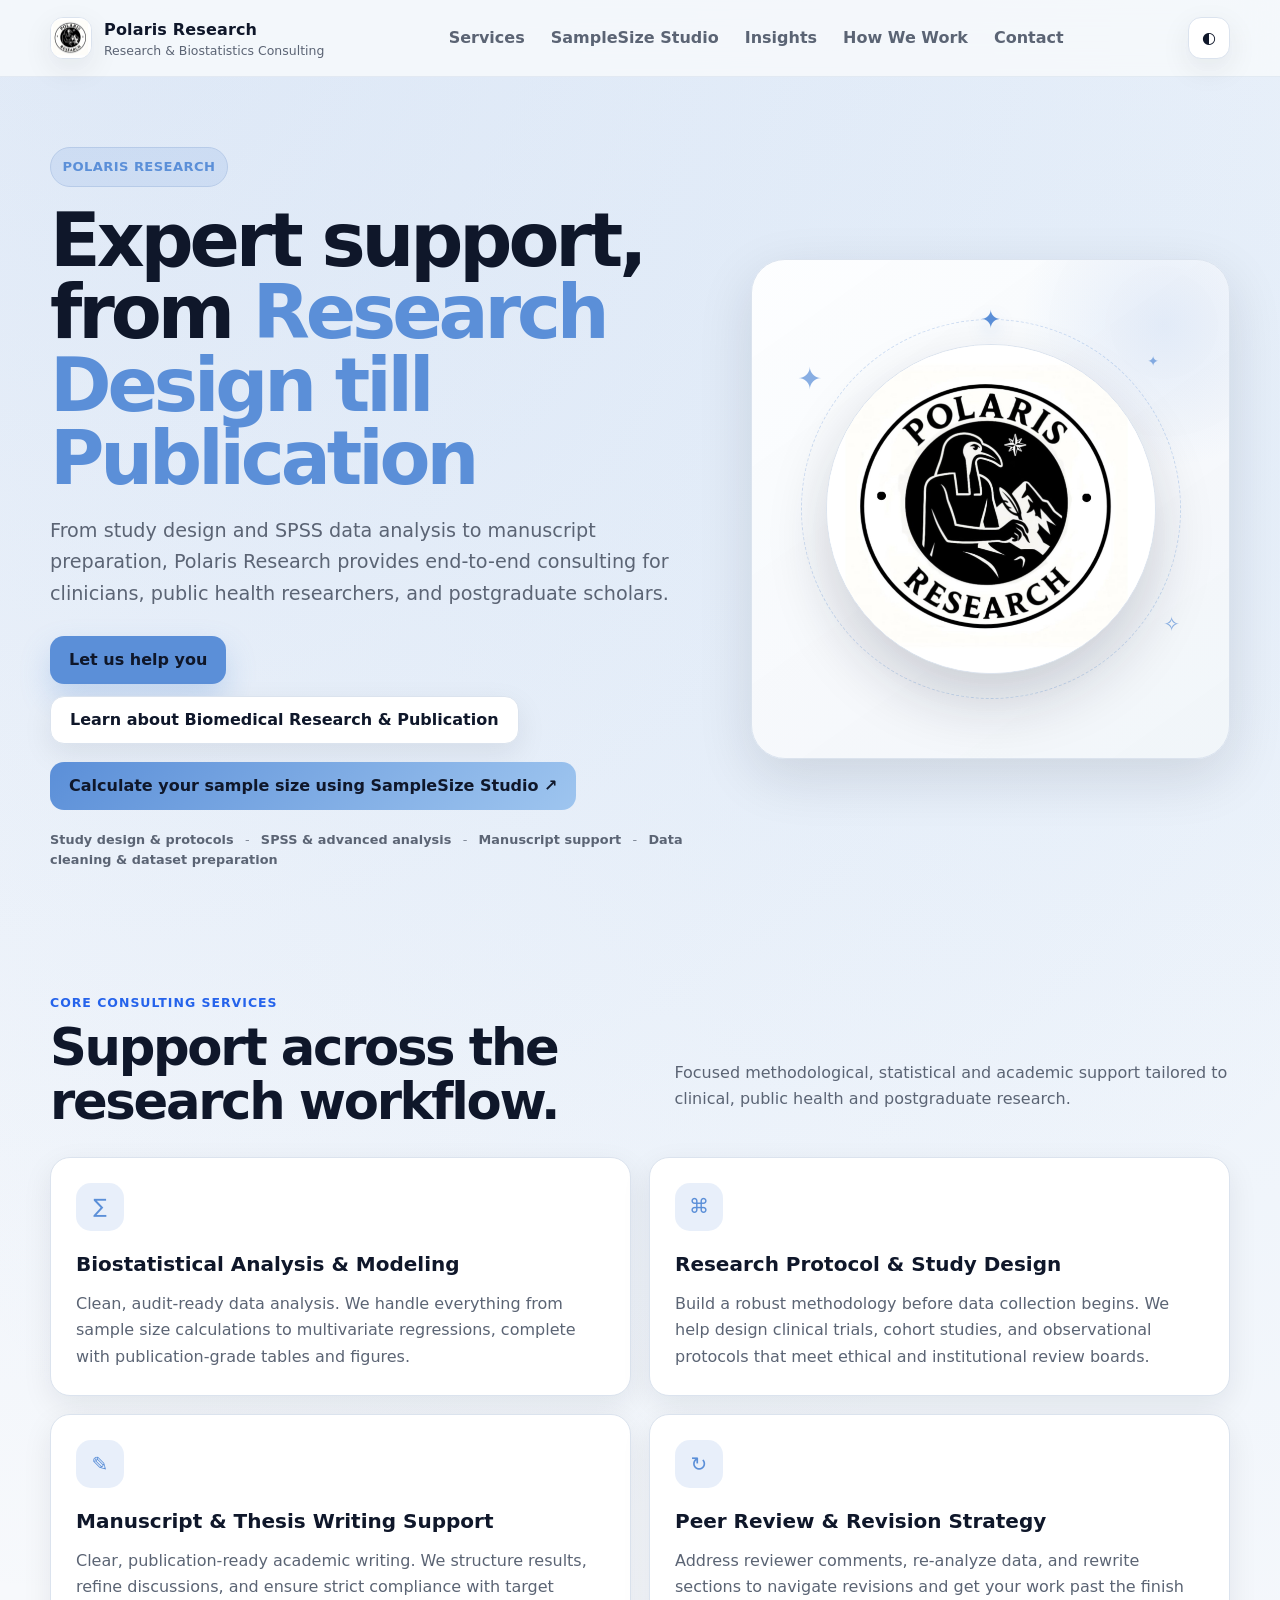
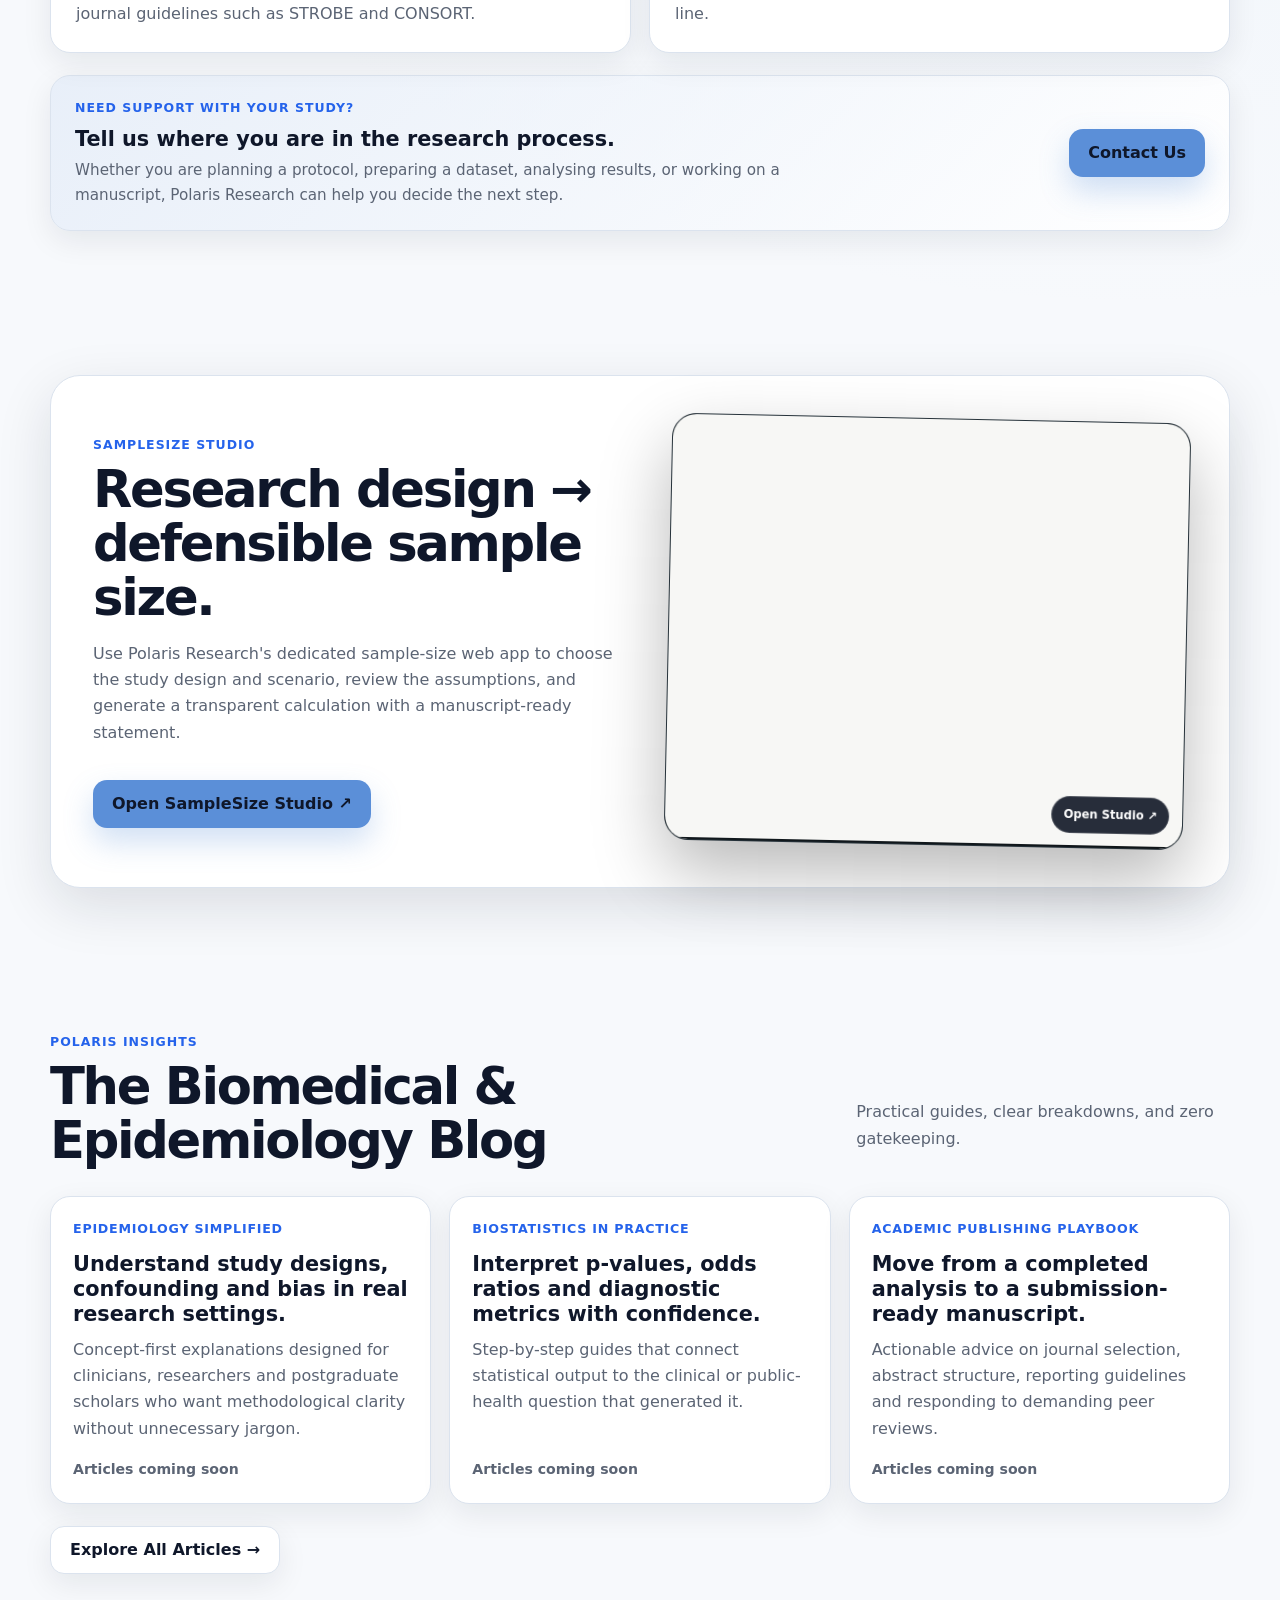
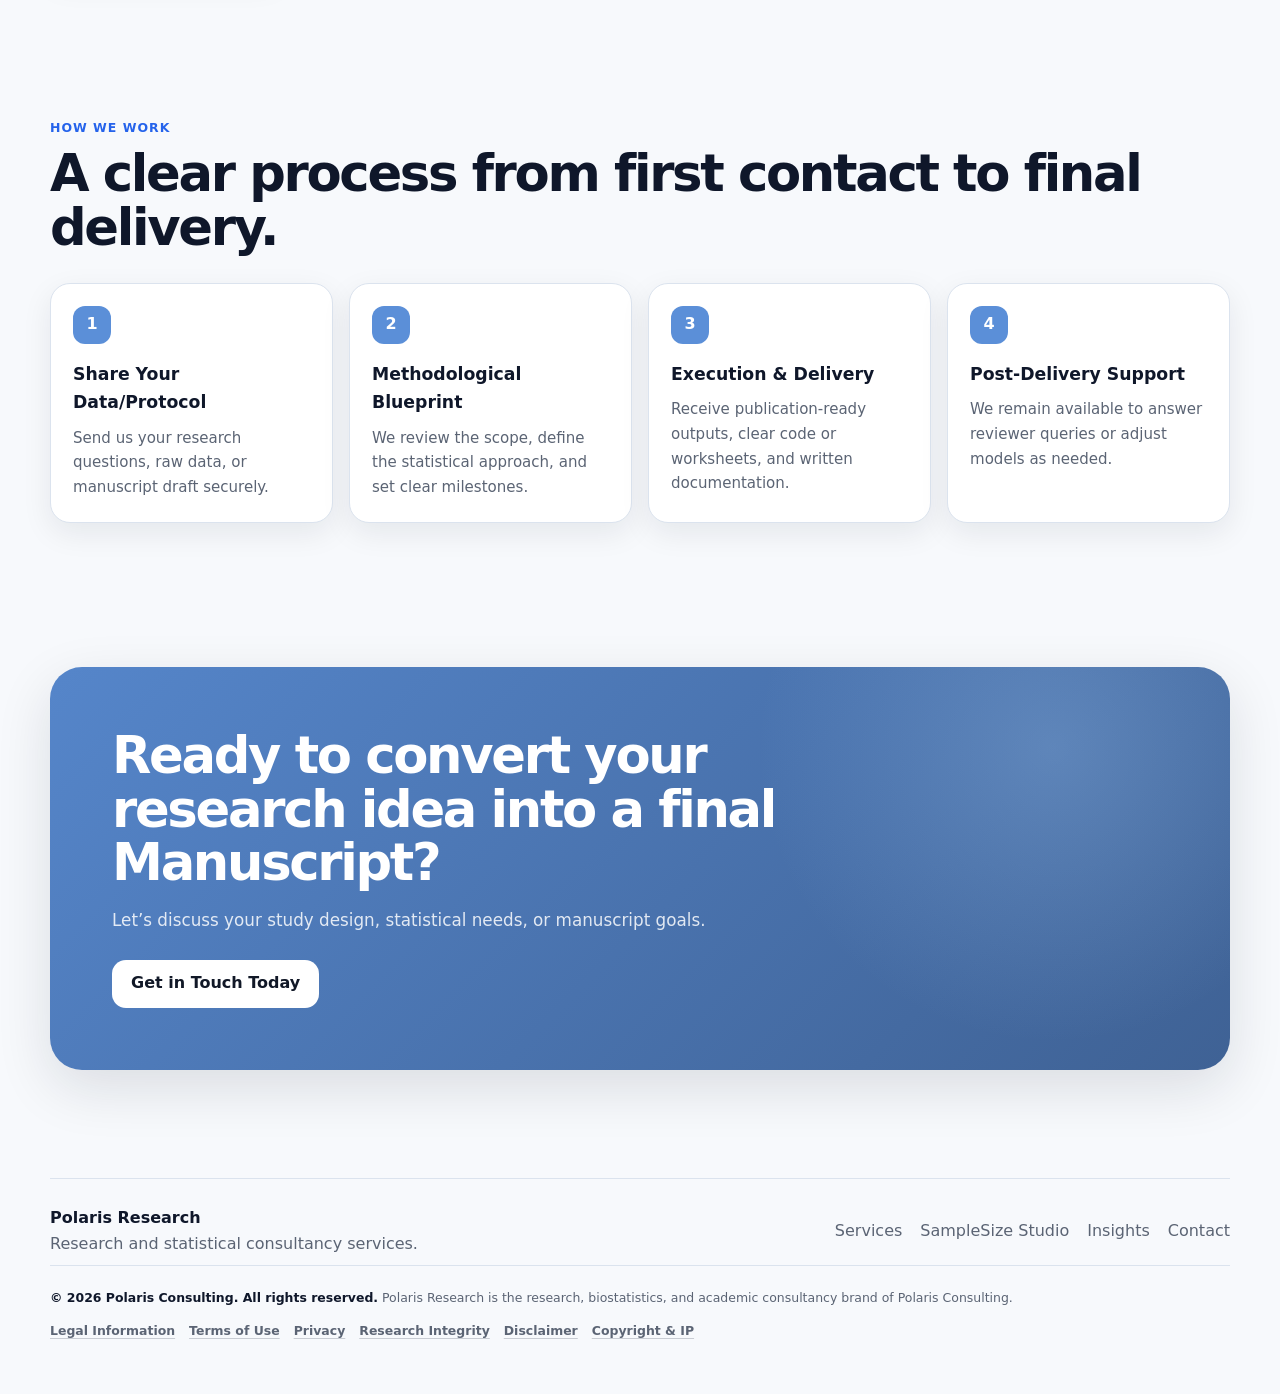
==== index.html @ 84a27ac3 "Improve accessibility contrast" ====
<!DOCTYPE html>
<html lang="en">
<head>
  <meta charset="UTF-8" />
  <meta name="viewport" content="width=device-width, initial-scale=1.0" />
  <meta name="description" content="Polaris Research provides end-to-end research design, biostatistics, data analysis, manuscript and thesis support for clinicians, public health researchers and postgraduate scholars." />
  <meta name="theme-color" content="#0b1220" />
  <meta name="robots" content="index,follow" />
  <link rel="icon" href="assets/images/polaris-logo.jpg" />
  <link rel="preconnect" href="https://polarisresearchconsulting.github.io" crossorigin />
    <link rel="canonical" href="https://polarisresearchconsulting.github.io/" />
  <meta property="og:type" content="website" />
  <meta property="og:site_name" content="Polaris Research" />
  <meta property="og:title" content="Polaris Research | Research & Biostatistics Consulting" />
  <meta property="og:description" content="End-to-end research design, biostatistics, data analysis, manuscript and thesis support for clinicians, public health researchers and postgraduate scholars." />
  <meta property="og:url" content="https://polarisresearchconsulting.github.io/" />
  <meta property="og:image" content="https://polarisresearchconsulting.github.io/assets/images/polaris-logo.jpg" />
  <meta name="twitter:card" content="summary" />
  <meta name="twitter:title" content="Polaris Research | Research & Biostatistics Consulting" />
  <meta name="twitter:description" content="End-to-end research design, biostatistics, data analysis, manuscript and thesis support." />
  <meta name="twitter:image" content="https://polarisresearchconsulting.github.io/assets/images/polaris-logo.jpg" />
  <title>Polaris Research | Research & Biostatistics Consulting</title>

  <link rel="stylesheet" href="assets/css/styles.css" />

  <script type="application/ld+json">
  {
    "@context": "https://schema.org",
    "@graph": [
      {
        "@type": "Organization",
        "@id": "https://polarisresearchconsulting.github.io/#organization",
        "name": "Polaris Research",
        "url": "https://polarisresearchconsulting.github.io/",
        "logo": "https://polarisresearchconsulting.github.io/assets/images/polaris-logo.jpg",
        "email": "polarisresearch2025@gmail.com",
        "description": "Research, biostatistics, academic writing and publication consultancy services.",
        "parentOrganization": {
          "@type": "Organization",
          "name": "Polaris Consulting"
        }
      },
      {
        "@type": "WebSite",
        "@id": "https://polarisresearchconsulting.github.io/#website",
        "url": "https://polarisresearchconsulting.github.io/",
        "name": "Polaris Research",
        "publisher": {
          "@id": "https://polarisresearchconsulting.github.io/#organization"
        }
      },
      {
        "@type": "Service",
        "@id": "https://polarisresearchconsulting.github.io/#service",
        "name": "Polaris Research",
        "url": "https://polarisresearchconsulting.github.io/",
        "description": "Research design, biostatistical analysis, manuscript and thesis writing support, peer-review revision strategy and research consulting.",
        "provider": {
          "@id": "https://polarisresearchconsulting.github.io/#organization"
        }
      }
    ]
  }
  </script>
  <link rel="manifest" href="site.webmanifest" />
</head>

<body>
  <header class="site-header">
    <div class="container nav">
      <a class="brand" href="#top" aria-label="Polaris Research home">
        <span class="brand-mark">
          <img src="assets/images/polaris-logo.jpg" alt="Polaris Research logo" />
        </span>
        <span class="brand-text">
          <strong>Polaris Research</strong>
          <span>Research & Biostatistics Consulting</span>
        </span>
      </a>

      <nav class="nav-links" aria-label="Primary navigation">
        <a href="#services">Services</a>
        <a href="#studio">SampleSize Studio</a>
        <a href="blog/">Insights</a>
        <a href="#process">How We Work</a>
        <a href="#" class="contact-trigger">Contact</a>
      </nav>

      <div class="nav-actions">
        <button class="icon-btn" id="themeButton" aria-label="Open theme settings" title="Theme settings">◐</button>
        <button class="menu-btn" id="menuButton" aria-label="Open menu" title="Menu">☰</button>
      </div>
    </div>

    <div class="container mobile-menu" id="mobileMenu">
      <a href="#services">Services</a>
      <a href="#studio">SampleSize Studio</a>
      <a href="blog/">Insights</a>
      <a href="#process">How We Work</a>
      <a href="#" class="contact-trigger">Contact</a>
    </div>
  </header>

  <main id="top">
    <section class="hero">
      <div class="container hero-grid">
        <div class="fade-in">
          <span class="eyebrow">Polaris Research</span>
          <h1>Expert support, from <span class="accent">Research Design till Publication</span></h1>
          <p class="hero-sub">
            From study design and SPSS data analysis to manuscript preparation, Polaris Research provides end-to-end consulting for clinicians, public health researchers, and postgraduate scholars.
          </p>

          <div class="hero-cta">
            <button class="btn btn-primary contact-trigger">Let us help you</button>
            <a class="btn btn-secondary" href="blog/">Learn about Biomedical Research &amp; Publication</a>
          </div>

          <a class="btn btn-studio" href="https://polarisresearchconsulting.github.io/SampleSizeStudio/" target="_blank" rel="noopener">
            Calculate your sample size using SampleSize Studio ↗
          </a>

          <div class="quick-tags" aria-label="Key services">
            Study design &amp; protocols <span class="sep">-</span>
            SPSS &amp; advanced analysis <span class="sep">-</span>
            Manuscript support <span class="sep">-</span>
            Data cleaning &amp; dataset preparation
          </div>
        </div>

        <div class="hero-card fade-in" aria-label="Polaris Research brand panel">
          <div class="logo-stage">
            <div class="orbit-ring" aria-hidden="true">
              <span class="orbit-star">✦</span>
            </div>
            <div class="orbit-ring orbit-2" aria-hidden="true">
              <span class="orbit-star">✧</span>
            </div>
            <span class="free-star s1" aria-hidden="true">✦</span>
            <span class="free-star s2" aria-hidden="true">✧</span>
            <span class="free-star s3" aria-hidden="true">✦</span>
            <div class="logo-wrap">
              <img src="assets/images/polaris-logo.jpg" alt="Polaris Research compass logo" />
            </div>
          </div>
        </div>
      </div>
    </section>

    <section id="services">
      <div class="container">
        <div class="section-head">
          <div>
            <div class="section-kicker">Core Consulting Services</div>
            <h2>Support across the research workflow.</h2>
          </div>
          <p class="section-intro">Focused methodological, statistical and academic support tailored to clinical, public health and postgraduate research.</p>
        </div>

        <div class="services-grid">
          <article class="service-card">
            <div class="service-icon">∑</div>
            <h3>Biostatistical Analysis & Modeling</h3>
            <p>Clean, audit-ready data analysis. We handle everything from sample size calculations to multivariate regressions, complete with publication-grade tables and figures.</p>
          </article>

          <article class="service-card">
            <div class="service-icon">⌘</div>
            <h3>Research Protocol & Study Design</h3>
            <p>Build a robust methodology before data collection begins. We help design clinical trials, cohort studies, and observational protocols that meet ethical and institutional review boards.</p>
          </article>

          <article class="service-card">
            <div class="service-icon">✎</div>
            <h3>Manuscript & Thesis Writing Support</h3>
            <p>Clear, publication-ready academic writing. We structure results, refine discussions, and ensure strict compliance with target journal guidelines such as STROBE and CONSORT.</p>
          </article>

          <article class="service-card">
            <div class="service-icon">↻</div>
            <h3>Peer Review & Revision Strategy</h3>
            <p>Address reviewer comments, re-analyze data, and rewrite sections to navigate revisions and get your work past the finish line.</p>
          </article>
        </div>
        <div class="services-contact">
          <div>
            <div class="section-kicker">Need support with your study?</div>
            <h3>Tell us where you are in the research process.</h3>
            <p>Whether you are planning a protocol, preparing a dataset, analysing results, or working on a manuscript, Polaris Research can help you decide the next step.</p>
          </div>
          <button class="btn btn-primary contact-trigger">Contact Us</button>
        </div>

      </div>
    </section>

    <section id="studio">
      <div class="container">
        <div class="studio-shell">
          <div>
            <div class="section-kicker">SampleSize Studio</div>
            <h2>Research design → defensible sample size.</h2>
            <p class="section-intro" style="margin-top:16px;">
              Use Polaris Research's dedicated sample-size web app to choose the study design and scenario, review the assumptions, and generate a transparent calculation with a manuscript-ready statement.
            </p>
            <a class="btn btn-primary" style="margin-top:18px;" href="https://polarisresearchconsulting.github.io/SampleSizeStudio/" target="_blank" rel="noopener">
              Open SampleSize Studio ↗
            </a>
          </div>

          <div class="studio-preview" aria-label="Live preview of the SampleSize Studio landing page">
            <div class="studio-live-frame">
              <div class="studio-preview-fallback" aria-hidden="true">
                <div>
                  <strong>Research design → defensible sample size</strong>
                  <span>SampleSize Studio by Polaris Research</span>
                </div>
              </div>
              <iframe
                src="https://polarisresearchconsulting.github.io/SampleSizeStudio/"
                title="SampleSize Studio landing page preview"
                loading="lazy"
                tabindex="-1"
                aria-hidden="true">
              </iframe>
            </div>
            <a class="studio-frame-click"
               href="https://polarisresearchconsulting.github.io/SampleSizeStudio/"
               target="_blank"
               rel="noopener"
               aria-label="Open SampleSize Studio"></a>
            <div class="studio-frame-badge">Open Studio ↗</div>
          </div>
        </div>
      </div>
    </section>

    <section id="insights">
      <div class="container">
        <div class="section-head">
          <div>
            <div class="section-kicker">Polaris Insights</div>
            <h2>The Biomedical & Epidemiology Blog</h2>
          </div>
          <p class="section-intro">Practical guides, clear breakdowns, and zero gatekeeping.</p>
        </div>

        <div class="blog-grid">
          <article class="blog-card">
            <span class="category">Epidemiology Simplified</span>
            <h3>Understand study designs, confounding and bias in real research settings.</h3>
            <p>Concept-first explanations designed for clinicians, researchers and postgraduate scholars who want methodological clarity without unnecessary jargon.</p>
            <span class="coming">Articles coming soon</span>
          </article>

          <article class="blog-card">
            <span class="category">Biostatistics in Practice</span>
            <h3>Interpret p-values, odds ratios and diagnostic metrics with confidence.</h3>
            <p>Step-by-step guides that connect statistical output to the clinical or public-health question that generated it.</p>
            <span class="coming">Articles coming soon</span>
          </article>

          <article class="blog-card">
            <span class="category">Academic Publishing Playbook</span>
            <h3>Move from a completed analysis to a submission-ready manuscript.</h3>
            <p>Actionable advice on journal selection, abstract structure, reporting guidelines and responding to demanding peer reviews.</p>
            <span class="coming">Articles coming soon</span>
          </article>
        </div>

        <div style="margin-top:22px;">
          <a class="btn btn-secondary" href="blog/">Explore All Articles →</a>
        </div>
      </div>
    </section>

    <section id="process">
      <div class="container">
        <div class="section-head">
          <div>
            <div class="section-kicker">How We Work</div>
            <h2>A clear process from first contact to final delivery.</h2>
          </div>
        </div>

        <div class="work-grid">
          <article class="work-card">
            <div class="step-no">1</div>
            <h3>Share Your Data/Protocol</h3>
            <p>Send us your research questions, raw data, or manuscript draft securely.</p>
          </article>

          <article class="work-card">
            <div class="step-no">2</div>
            <h3>Methodological Blueprint</h3>
            <p>We review the scope, define the statistical approach, and set clear milestones.</p>
          </article>

          <article class="work-card">
            <div class="step-no">3</div>
            <h3>Execution & Delivery</h3>
            <p>Receive publication-ready outputs, clear code or worksheets, and written documentation.</p>
          </article>

          <article class="work-card">
            <div class="step-no">4</div>
            <h3>Post-Delivery Support</h3>
            <p>We remain available to answer reviewer queries or adjust models as needed.</p>
          </article>
        </div>
      </div>
    </section>

    <section>
      <div class="container">
        <div class="final-cta">
          <h2>Ready to convert your research idea into a final Manuscript?</h2>
          <p>Let’s discuss your study design, statistical needs, or manuscript goals.</p>
          <button class="btn contact-trigger">Get in Touch Today</button>
        </div>
      </div>
    </section>
  </main>

  <footer>
    <div class="container">
      <div class="footer-grid">
        <div>
          <strong style="color:var(--text);">Polaris Research</strong><br />
          <span>Research and statistical consultancy services.</span>
        </div>
        <div class="footer-links">
          <a href="#services">Services</a>
          <a href="#studio">SampleSize Studio</a>
          <a href="blog/">Insights</a>
          <a href="#" class="contact-trigger">Contact</a>
        </div>
      </div>

      <div class="legal-band">
        <div class="legal-copy">
          <p><strong style="color:var(--text);">© 2026 Polaris Consulting. All rights reserved.</strong> Polaris Research is the research, biostatistics, and academic consultancy brand of Polaris Consulting.</p>
        </div>

        <div class="legal-links" aria-label="Legal and policy information">
          <a href="#" class="legal-trigger" data-legal-target="legal-information">Legal Information</a>
          <a href="#" class="legal-trigger" data-legal-target="terms-of-use">Terms of Use</a>
          <a href="#" class="legal-trigger" data-legal-target="privacy">Privacy</a>
          <a href="#" class="legal-trigger" data-legal-target="research-integrity">Research Integrity</a>
          <a href="#" class="legal-trigger" data-legal-target="disclaimer">Disclaimer</a>
          <a href="#" class="legal-trigger" data-legal-target="copyright-ip">Copyright &amp; IP</a>
        </div>
      </div>
    </div>
  </footer>


  <div class="legal-modal" id="legalModal" aria-hidden="true">
    <div class="legal-card" role="dialog" aria-modal="true" aria-labelledby="legalModalTitle">
      <div class="legal-card-head">
        <div>
          <h3 id="legalModalTitle">Polaris Research — Legal Information</h3>
          <p>Last updated: 16 August 2026</p>
        </div>
        <button class="legal-close" id="legalClose" aria-label="Close legal information">×</button>
      </div>

      <div class="legal-card-body" id="legalCardBody">
        <section class="legal-section" id="legal-information">
          <h4>Legal Information</h4>
          <p>This website is operated by <strong>Polaris Research</strong>, the research, biostatistics, and academic consultancy brand of <strong>Polaris Consulting</strong>. By accessing this website, using its resources, contacting Polaris Research, or engaging its consultancy services, you acknowledge and agree to the terms and conditions described below.</p>
        </section>

        <section class="legal-section" id="nature-scope">
          <h4>1. Nature and Scope of Services</h4>
          <p>Polaris Research provides professional support in research methodology, study design, biostatistical analysis, data preparation, scientific writing, manuscript development, academic editing, interpretation of research findings, and publication-related assistance.</p>
          <p>The services provided are advisory and consultative in nature. Final responsibility for the scientific validity, ethical conduct, accuracy, interpretation, submission, and use of any research work remains with the researcher, investigator, author, institution, or client responsible for that work.</p>
          <p>Polaris Research does not provide medical diagnosis or treatment, legal advice, regulatory approval, institutional ethics approval, or any other service requiring authorization from an appropriate professional or regulatory authority.</p>
        </section>

        <section class="legal-section" id="research-integrity">
          <h4>2. Research Integrity and Ethical Use</h4>
          <p>Polaris Research supports responsible, transparent, and ethical research practices. Consultancy services are intended to assist researchers in conducting, analysing, interpreting, and communicating legitimate scientific work.</p>
          <p>Clients remain responsible for obtaining all necessary institutional permissions, ethics committee or institutional review board approvals, informed consent, trial registration, regulatory permissions, and other approvals applicable to their research.</p>
          <p>Polaris Research does not knowingly support fabrication or falsification of research data, plagiarism, manipulation of results, misrepresentation of authorship, circumvention of ethical review, or other forms of research misconduct.</p>
          <p>Statistical analysis and scientific writing assistance are provided to improve the methodological and communicative quality of legitimate research and must not be used to misrepresent findings or create fraudulent academic work.</p>
        </section>

        <section class="legal-section" id="statistical-methodological">
          <h4>3. Statistical and Methodological Disclaimer</h4>
          <p>Statistical analyses, sample-size calculations, methodological recommendations, interpretations, tables, figures, and related outputs are prepared using the information, assumptions, datasets, and research objectives supplied by the client.</p>
          <p>The validity of any statistical conclusion depends upon factors including data quality, completeness, measurement validity, sampling procedures, study design, model assumptions, and the accuracy of information provided.</p>
          <p>Although reasonable professional care is exercised in preparing analyses and recommendations, no statistical procedure can guarantee that a study will demonstrate a particular result or reach statistical significance.</p>
          <p>Researchers should independently review important methodological decisions and remain responsible for determining whether the analyses are appropriate for their scientific, institutional, ethical, and regulatory requirements.</p>
        </section>

        <section class="legal-section" id="publication-disclaimer">
          <h4>4. Publication and Academic Disclaimer</h4>
          <p>Polaris Research may assist with manuscript preparation, academic editing, journal selection, responses to reviewers, reporting guidelines, and other publication-related activities.</p>
          <p><strong>Publication cannot be guaranteed.</strong> Editorial decisions are made independently by journal editors, publishers, peer reviewers, academic institutions, indexing organisations, and other third parties over whom Polaris Research has no control.</p>
          <p>Polaris Research does not guarantee manuscript acceptance, journal indexing, publication timelines, citations, academic grades, degree completion, promotion, institutional approval, or any other academic or professional outcome.</p>
          <p>Authorship decisions must comply with the requirements of the relevant journal, institution, and accepted standards of publication ethics. Consultancy or editorial assistance does not automatically constitute authorship.</p>
        </section>

        <section class="legal-section" id="client-responsibilities">
          <h4>5. Client Responsibilities</h4>
          <p>Clients are responsible for ensuring that information and materials supplied to Polaris Research are accurate, lawful, appropriately obtained, and suitable for the requested analysis or service.</p>
          <p>Where research data are provided, clients are responsible for ensuring that they have appropriate authority to share those data and that all applicable ethical, institutional, contractual, privacy, and data-protection requirements have been satisfied.</p>
          <p>Unless specifically agreed otherwise, datasets submitted for statistical consultation should be appropriately de-identified before transmission. Direct patient identifiers or unnecessary personally identifiable information should not be submitted.</p>
          <p>Clients remain responsible for reviewing all deliverables before submission, publication, presentation, clinical application, or other use.</p>
        </section>

        <section class="legal-section" id="confidentiality-data">
          <h4>6. Confidentiality and Research Data</h4>
          <p>Polaris Research recognises that research protocols, manuscripts, datasets, statistical outputs, unpublished findings, reviewer correspondence, and related materials may contain confidential or commercially sensitive information.</p>
          <p>Reasonable measures will be taken to maintain the confidentiality of materials supplied for consultancy purposes and to restrict their use to activities necessary for delivering the requested service.</p>
          <p>Clients should avoid transmitting unnecessary personally identifiable information, protected health information, passwords, credentials, financial information, or other sensitive data.</p>
          <p>Where a project requires processing of identifiable or particularly sensitive information, appropriate arrangements regarding secure transfer, storage, access, retention, and deletion should be agreed before such information is shared.</p>
        </section>

        <section class="legal-section" id="copyright-ip">
          <h4>7. Intellectual Property</h4>
          <p>Unless otherwise stated or contractually agreed, clients retain ownership of their original research data, manuscripts, protocols, figures, and other materials supplied to Polaris Research.</p>
          <p>Upon completion of the agreed service and settlement of applicable professional fees, project-specific deliverables prepared for the client may be used by the client for the purposes for which they were commissioned, subject to any separately agreed terms.</p>
          <p>The Polaris Research name, branding, logo, website design, original educational materials, proprietary templates, software interfaces, calculators, explanatory content, and other original intellectual property belonging to Polaris Research or Polaris Consulting may not be reproduced, redistributed, sold, republished, reverse engineered, or commercially exploited without appropriate permission.</p>
        </section>

        <section class="legal-section" id="educational-content">
          <h4>8. Educational Content and Polaris Insights</h4>
          <p>Articles, tutorials, explanations, examples, calculators, and other educational materials published through <strong>Polaris Insights</strong> or elsewhere on this website are provided for general educational and informational purposes.</p>
          <p>They should not be treated as individualized statistical, medical, legal, regulatory, or research-ethics advice.</p>
          <p>Research methodology and statistical practice depend upon the specific research question, study design, dataset, assumptions, and context. General educational material may therefore not be appropriate for every research project.</p>
        </section>

        <section class="legal-section" id="samplesize-studio-legal">
          <h4>9. SampleSize Studio</h4>
          <p><strong>SampleSize Studio</strong> is a research-planning tool developed within the Polaris Research ecosystem.</p>
          <p>Its calculations and manuscript-ready outputs are intended to support research planning and education. Users remain responsible for selecting an appropriate study design, supplying appropriate assumptions and input values, reviewing the calculation, and determining whether the selected method is suitable for their particular protocol.</p>
          <p>Sample-size calculations should be interpreted within the methodological and clinical context of the proposed study. Where specialist statistical input is required, automated calculations should not replace appropriate professional consultation.</p>
          <p>The detailed methodological, reference, disclaimer, privacy, and intellectual-property information applicable specifically to SampleSize Studio is available within the application.</p>
        </section>

        <section class="legal-section" id="privacy">
          <h4>10. Privacy</h4>
          <p>Polaris Research may receive information voluntarily provided by users when they contact the organisation, request consultancy services, communicate through email, or otherwise interact with the website.</p>
          <p>Such information should be used only for legitimate purposes associated with communication, service delivery, administration, security, and other reasonably necessary business activities, subject to applicable law.</p>
          <p>Polaris Research does not claim ownership of client research data merely because those data are provided for consultancy purposes.</p>
          <p>Third-party communication or hosting services may process information according to their own privacy policies. Users should review the policies of such services before transmitting sensitive information through them.</p>
        </section>

        <section class="legal-section" id="third-party">
          <h4>11. External Links and Third-Party Services</h4>
          <p>This website may contain links to external websites, journals, databases, software, communication platforms, or other third-party resources.</p>
          <p>Such links are provided for convenience or informational purposes. Polaris Research does not control third-party websites and is not responsible for their availability, security, content, privacy practices, accuracy, or subsequent changes.</p>
          <p>The inclusion of an external link does not necessarily constitute endorsement of every statement, product, or service available through that website.</p>
        </section>

        <section class="legal-section" id="disclaimer">
          <h4>12. Limitation of Liability</h4>
          <p>While reasonable care is taken to maintain the accuracy and quality of the website, educational materials, statistical outputs, and consultancy deliverables, errors, omissions, software limitations, incomplete information, or differences in methodological interpretation may occur.</p>
          <p>To the extent permitted by applicable law, Polaris Research and Polaris Consulting shall not be liable for indirect, incidental, consequential, academic, professional, financial, clinical, or publication-related losses arising solely from reliance upon general website content or automated research tools.</p>
          <p>Nothing in these terms is intended to exclude or limit liability where such exclusion or limitation would be prohibited by applicable law.</p>
        </section>

        <section class="legal-section" id="website-changes">
          <h4>13. Website Availability and Changes</h4>
          <p>Polaris Research may modify, update, suspend, remove, or discontinue website content, tools, features, educational resources, or services when necessary.</p>
          <p>Information presented on the website may also be updated as statistical methods, reporting standards, publication requirements, regulations, or professional practices evolve.</p>
          <p>Continued use of the website following an update constitutes acceptance of the then-current website terms where permitted by applicable law.</p>
        </section>

        <section class="legal-section" id="terms-of-use">
          <h4>14. Governing Law and Terms of Use</h4>
          <p>The website and services of Polaris Research are operated under <strong>Polaris Consulting, India</strong>. Unless otherwise required by applicable law or separately agreed in writing, these terms and matters relating to the use of this website shall be governed by the laws applicable in India.</p>
          <p>Any project-specific contractual terms agreed separately with a client shall take precedence over general website terms where the two expressly conflict.</p>
        </section>

        <section class="legal-section" id="contact-legal">
          <h4>15. Contact</h4>
          <p>For questions regarding these terms, privacy, intellectual property, research consultancy, or the use of this website, contact Polaris Research through:</p>
          <div class="legal-contact">
            <a href="mailto:polarisresearch2025@gmail.com">Email: polarisresearch2025@gmail.com</a>
          </div>
          <p style="margin-top:14px;"><strong>© 2026 Polaris Consulting. All rights reserved. Polaris Research is the research, biostatistics, and academic consultancy brand of Polaris Consulting.</strong></p>
        </section>
      </div>
    </div>
  </div>

  <div class="theme-panel" id="themePanel" aria-hidden="true">
    <div class="theme-title">Appearance</div>
    <div class="theme-options" id="modeOptions">
      <button class="theme-chip" data-mode="light">Light</button>
      <button class="theme-chip" data-mode="system">System</button>
      <button class="theme-chip" data-mode="dark">Dark</button>
    </div>

    <div class="theme-title">Accent</div>
    <div class="theme-options" id="accentOptions">
      <button class="theme-chip" data-accent="ocean">Ocean</button>
      <button class="theme-chip" data-accent="sage">Sage</button>
      <button class="theme-chip" data-accent="lavender">Lavender</button>
      <button class="theme-chip" data-accent="slate">Slate</button>
      <button class="theme-chip" data-accent="sand">Sand</button>
      <button class="theme-chip" data-accent="rose">Rose</button>
    </div>
  </div>

  <div class="contact-modal" id="contactModal" aria-hidden="true">
    <div class="contact-card" role="dialog" aria-modal="true" aria-labelledby="contactTitle">
      <button class="close-modal" id="closeModal" aria-label="Close contact options">×</button>
      <h3 id="contactTitle">Contact Polaris Research</h3>
      <p>Email us to discuss your research, biostatistics, or manuscript requirements.</p>

      <div class="contact-options">
        <a class="contact-option" href="mailto:polarisresearch2025@gmail.com">
          <div>
            <strong>Email</strong>
            <span>polarisresearch2025@gmail.com</span>
          </div>
          <span class="contact-arrow">→</span>
        </a>
      </div>
    </div>
  </div>

  <script src="assets/js/app.js" defer></script>
</body>
</html>
---- assets/css/styles.css ----
:root {
      --bg: #f7f9fc;
      --surface: #ffffff;
      --surface-2: #f1f5f9;
      --text: #0f172a;
      --muted: #5b6474;
      --border: #dbe3ee;
      --shadow: 0 18px 55px rgba(15, 23, 42, 0.12);
      --shadow-soft: 0 10px 30px rgba(15, 23, 42, 0.08);

      --accent: #5b8fd8;
      --accent-2: #9ec5ef;
      --accent-soft: rgba(91, 143, 216, 0.14);
      --accent-readable: #2563eb;
      --accent-text: #0f172a;

      --radius-lg: 28px;
      --radius-md: 20px;
      --radius-sm: 14px;

      --max-width: 1180px;
    }

    html[data-mode="dark"] {
      --bg: #07101f;
      --surface: #0e1729;
      --surface-2: #111d33;
      --text: #f8fafc;
      --muted: #aeb8c8;
      --border: #22314c;
      --shadow: 0 22px 60px rgba(0, 0, 0, 0.36);
      --shadow-soft: 0 10px 34px rgba(0, 0, 0, 0.24);
      --accent-readable: var(--accent);
    }

    html[data-accent="ocean"] {
      --accent: #5b8fd8;
      --accent-2: #9ec5ef;
      --accent-soft: rgba(91, 143, 216, 0.14);
      --accent-readable: #2563eb;
    }
    html[data-accent="sage"] {
      --accent: #6f9f82;
      --accent-2: #b7d6c1;
      --accent-soft: rgba(111, 159, 130, 0.14);
      --accent-readable: #2f855a;
    }
    html[data-accent="lavender"] {
      --accent: #9a7fd1;
      --accent-2: #d3c3ef;
      --accent-soft: rgba(154, 127, 209, 0.14);
      --accent-readable: #6d28d9;
    }
    html[data-accent="slate"] {
      --accent: #7d8b9b;
      --accent-2: #c1cad4;
      --accent-soft: rgba(125, 139, 155, 0.15);
      --accent-readable: #475569;
    }
    html[data-accent="sand"] {
      --accent: #b49768;
      --accent-2: #dfc89d;
      --accent-soft: rgba(180, 151, 104, 0.15);
      --accent-readable: #8a5206;
    }
    html[data-accent="rose"] {
      --accent: #c77b8d;
      --accent-2: #e8b4c0;
      --accent-soft: rgba(199, 123, 141, 0.15);
      --accent-readable: #be123c;
    }

    * {
      box-sizing: border-box;
    }

    html {
      scroll-behavior: smooth;
    }

    body {
      margin: 0;
      font-family: Inter, ui-sans-serif, system-ui, -apple-system, BlinkMacSystemFont, "Segoe UI", sans-serif;
      background:
        radial-gradient(circle at 10% 0%, var(--accent-soft), transparent 34%),
        radial-gradient(circle at 90% 10%, color-mix(in srgb, var(--accent-2) 16%, transparent), transparent 34%),
        var(--bg);
      color: var(--text);
      line-height: 1.65;
      overflow-x: hidden;
      transition: background-color .25s ease, color .25s ease;
    }

    a {
      color: inherit;
      text-decoration: none;
    }

    button, input {
      font: inherit;
    }

    img {
      max-width: 100%;
      display: block;
    }

    .container {
      width: min(var(--max-width), calc(100% - 32px));
      margin: 0 auto;
    }

    .site-header {
      position: sticky;
      top: 0;
      z-index: 50;
      backdrop-filter: blur(18px);
      background: color-mix(in srgb, var(--bg) 84%, transparent);
      border-bottom: 1px solid color-mix(in srgb, var(--border) 72%, transparent);
    }

    .nav {
      min-height: 76px;
      display: flex;
      align-items: center;
      justify-content: space-between;
      gap: 18px;
    }

    .brand {
      display: inline-flex;
      align-items: center;
      gap: 12px;
      min-width: 0;
    }

    .brand-mark {
      width: 42px;
      height: 42px;
      border-radius: 13px;
      overflow: hidden;
      background: #fff;
      border: 1px solid var(--border);
      box-shadow: var(--shadow-soft);
      flex: 0 0 auto;
    }

    .brand-mark img {
      width: 100%;
      height: 100%;
      object-fit: cover;
    }

    .brand-text strong {
      display: block;
      font-size: 1rem;
      letter-spacing: .01em;
    }

    .brand-text span {
      display: block;
      color: var(--muted);
      font-size: .78rem;
      line-height: 1.25;
    }

    .nav-links {
      display: flex;
      align-items: center;
      gap: 26px;
      font-weight: 650;
      color: var(--muted);
    }

    .nav-links a:hover {
      color: var(--text);
    }

    .nav-actions {
      display: flex;
      align-items: center;
      gap: 10px;
    }

    .icon-btn, .menu-btn {
      width: 42px;
      height: 42px;
      border: 1px solid var(--border);
      background: var(--surface);
      color: var(--text);
      border-radius: 13px;
      display: inline-grid;
      place-items: center;
      cursor: pointer;
      box-shadow: var(--shadow-soft);
      transition: transform .2s ease, border-color .2s ease;
    }

    .icon-btn:hover, .menu-btn:hover {
      transform: translateY(-2px);
      border-color: var(--accent);
    }

    .menu-btn {
      display: none;
    }

    .mobile-menu {
      display: none;
      padding: 0 0 18px;
    }

    .mobile-menu.open {
      display: grid;
      gap: 10px;
    }

    .mobile-menu a {
      padding: 12px 14px;
      border-radius: 12px;
      background: var(--surface);
      border: 1px solid var(--border);
      font-weight: 700;
    }

    .hero {
      padding: 70px 0 50px;
    }

    .hero-grid {
      display: grid;
      grid-template-columns: 1.15fr .85fr;
      gap: 54px;
      align-items: center;
    }

    .eyebrow {
      display: inline-flex;
      align-items: center;
      gap: 9px;
      padding: 8px 12px;
      border: 1px solid color-mix(in srgb, var(--accent) 28%, var(--border));
      background: var(--accent-soft);
      color: var(--accent);
      font-weight: 800;
      font-size: .82rem;
      border-radius: 999px;
      letter-spacing: .03em;
      text-transform: uppercase;
    }

    .hero h1 {
      margin: 18px 0 18px;
      font-size: clamp(2.55rem, 5.8vw, 5.6rem);
      line-height: .98;
      letter-spacing: -0.055em;
      max-width: 900px;
    }

    .hero h1 .accent {
      color: var(--accent);
    }

    .hero-sub {
      max-width: 760px;
      color: var(--muted);
      font-size: clamp(1rem, 1.6vw, 1.2rem);
      margin-bottom: 26px;
    }

    .hero-cta {
      display: flex;
      flex-wrap: wrap;
      gap: 12px;
      margin-bottom: 16px;
    }

    .btn {
      border: 0;
      border-radius: 14px;
      min-height: 48px;
      padding: 0 19px;
      display: inline-flex;
      align-items: center;
      justify-content: center;
      gap: 9px;
      cursor: pointer;
      font-weight: 800;
      transition: transform .2s ease, box-shadow .2s ease, background-color .2s ease;
    }

    .btn:hover {
      transform: translateY(-2px);
    }

    .btn-primary {
      background: var(--accent);
      color: var(--accent-text);
      box-shadow: 0 14px 30px color-mix(in srgb, var(--accent) 28%, transparent);
    }

    .btn-secondary {
      background: var(--surface);
      color: var(--text);
      border: 1px solid var(--border);
      box-shadow: var(--shadow-soft);
    }

    .btn-studio {
      margin-top: 2px;
      background: linear-gradient(135deg, var(--accent), var(--accent-2));
      color: var(--accent-text);
    }

    .quick-tags {
      margin-top: 20px;
      color: var(--muted);
      font-size: .80rem;
      font-weight: 700;
      line-height: 1.6;
      letter-spacing: .005em;
    }

    .quick-tags .sep {
      color: color-mix(in srgb, var(--muted) 72%, transparent);
      padding: 0 .42rem;
      font-weight: 500;
    }

    .hero-card {
      position: relative;
      min-height: 500px;
      border-radius: 34px;
      padding: 28px;
      background:
        linear-gradient(145deg, color-mix(in srgb, var(--surface) 92%, transparent), color-mix(in srgb, var(--surface-2) 95%, transparent));
      border: 1px solid var(--border);
      box-shadow: var(--shadow);
      overflow: hidden;
    }

    .hero-card::before {
      content: "";
      position: absolute;
      width: 290px;
      height: 290px;
      border-radius: 50%;
      right: -80px;
      top: -80px;
      background: radial-gradient(circle, var(--accent-soft), transparent 70%);
    }

    .logo-stage {
      position: relative;
      min-height: 100%;
      height: 100%;
      display: grid;
      place-items: center;
      isolation: isolate;
    }

    .orbit-ring {
      position: absolute;
      width: min(380px, 92%);
      aspect-ratio: 1;
      border-radius: 50%;
      border: 1px dashed color-mix(in srgb, var(--accent) 28%, transparent);
      animation: orbitSpin 22s linear infinite;
      z-index: 0;
      pointer-events: none;
    }

    .orbit-ring.orbit-2 {
      width: min(305px, 74%);
      animation-duration: 15s;
      animation-direction: reverse;
      border-style: solid;
      border-color: color-mix(in srgb, var(--accent-2) 19%, transparent);
    }

    .orbit-star {
      position: absolute;
      left: 50%;
      top: -13px;
      width: 26px;
      height: 26px;
      margin-left: -13px;
      display: grid;
      place-items: center;
      color: var(--accent);
      font-size: 25px;
      line-height: 1;
      text-shadow: 0 8px 18px color-mix(in srgb, var(--accent) 35%, transparent);
      animation: starCounterSpin 22s linear infinite;
    }

    .orbit-2 .orbit-star {
      color: var(--accent-2);
      font-size: 18px;
      animation-duration: 15s;
      animation-direction: reverse;
    }

    .free-star {
      position: absolute;
      color: var(--accent);
      opacity: .72;
      z-index: 3;
      pointer-events: none;
      animation: twinkle 3.4s ease-in-out infinite;
    }

    .free-star.s1 { left: 4%; top: 15%; font-size: 30px; }
    .free-star.s2 { right: 5%; bottom: 20%; font-size: 20px; animation-delay: -1.2s; }
    .free-star.s3 { right: 10%; top: 14%; font-size: 14px; animation-delay: -2.1s; }

    .logo-wrap {
      width: min(330px, 82%);
      aspect-ratio: 1/1;
      border-radius: 50%;
      overflow: hidden;
      background: white;
      border: 1px solid var(--border);
      box-shadow: 0 28px 60px rgba(15, 23, 42, .18);
      animation: floatLogo 5s ease-in-out infinite;
      position: relative;
      z-index: 2;
    }

    .logo-wrap img {
      width: 100%;
      height: 100%;
      object-fit: cover;
    }

    @keyframes floatLogo {
      0%,100% { transform: translateY(0) rotate(0deg); }
      50% { transform: translateY(-10px) rotate(1deg); }
    }

    @keyframes orbitSpin {
      to { transform: rotate(360deg); }
    }

    @keyframes starCounterSpin {
      to { transform: rotate(-360deg); }
    }

    @keyframes twinkle {
      0%,100% { transform: scale(.82) rotate(0deg); opacity: .35; }
      50% { transform: scale(1.18) rotate(18deg); opacity: .95; }
    }

    .mini-panel {
      position: relative;
      margin-top: 10px;
      background: var(--surface);
      border: 1px solid var(--border);
      border-radius: 18px;
      padding: 17px;
      box-shadow: var(--shadow-soft);
    }

    .mini-panel strong {
      display: block;
      margin-bottom: 5px;
    }

    .mini-panel span {
      color: var(--muted);
      font-size: .93rem;
    }

    section {
      padding: 72px 0;
    }

    .section-head {
      display: flex;
      align-items: end;
      justify-content: space-between;
      gap: 24px;
      margin-bottom: 28px;
    }

    .section-kicker {
      color: var(--accent-readable);
      font-weight: 850;
      text-transform: uppercase;
      letter-spacing: .08em;
      font-size: .78rem;
      margin-bottom: 8px;
    }

    h2 {
      margin: 0;
      font-size: clamp(2rem, 4vw, 3.5rem);
      line-height: 1.05;
      letter-spacing: -0.045em;
    }

    .section-intro {
      max-width: 640px;
      color: var(--muted);
    }

    .services-grid {
      display: grid;
      grid-template-columns: repeat(2, minmax(0, 1fr));
      gap: 18px;
    }

    .service-card {
      background: var(--surface);
      border: 1px solid var(--border);
      border-radius: var(--radius-md);
      padding: 25px;
      box-shadow: var(--shadow-soft);
      transition: transform .22s ease, border-color .22s ease, box-shadow .22s ease;
    }

    .service-card:hover {
      transform: translateY(-5px);
      border-color: color-mix(in srgb, var(--accent) 60%, var(--border));
      box-shadow: var(--shadow);
    }

    .service-icon {
      width: 48px;
      height: 48px;
      display: grid;
      place-items: center;
      border-radius: 15px;
      background: var(--accent-soft);
      color: var(--accent);
      font-size: 1.25rem;
      margin-bottom: 17px;
    }

    .service-card h3 {
      margin: 0 0 10px;
      font-size: 1.25rem;
    }

    .service-card p {
      margin: 0;
      color: var(--muted);
    }

    .studio-shell {
      display: grid;
      grid-template-columns: 1fr .95fr;
      gap: 28px;
      align-items: center;
      border: 1px solid var(--border);
      background: var(--surface);
      border-radius: 30px;
      padding: clamp(22px, 4vw, 42px);
      box-shadow: var(--shadow);
    }

    .studio-preview {
      position: relative;
      border-radius: 24px;
      border: 1px solid #26323a;
      background: #10171c;
      overflow: hidden;
      box-shadow: 0 30px 70px rgba(0,0,0,.28);
      transform: rotate(1.2deg);
      transition: transform .28s ease, box-shadow .28s ease;
    }

    .studio-preview:hover {
      transform: rotate(0deg) translateY(-3px);
      box-shadow: 0 36px 82px rgba(0,0,0,.32);
    }

    .studio-live-frame {
      position: relative;
      height: 425px;
      overflow: hidden;
      background: #f7f7f5;
      border-radius: 23px;
    }

    .studio-live-frame iframe {
      position: absolute;
      top: 0;
      left: 0;
      width: 1440px;
      height: 900px;
      border: 0;
      transform: scale(.47);
      transform-origin: top left;
      pointer-events: none;
      background: #f7f7f5;
    }

    .studio-preview-fallback {
      position: absolute;
      inset: 0;
      z-index: 0;
      display: grid;
      place-items: center;
      text-align: center;
      padding: 30px;
      color: #eff4f7;
      background:
        radial-gradient(circle at 75% 20%, rgba(46,109,141,.30), transparent 30%),
        linear-gradient(145deg,#151d22,#0f1519);
    }

    .studio-preview-fallback strong {
      font-size: clamp(1.5rem,3vw,2.3rem);
      line-height: 1.05;
      display: block;
      margin-bottom: 10px;
    }

    .studio-preview-fallback span {
      color: #9eabb2;
      font-size: .88rem;
    }

    .studio-frame-click {
      position: absolute;
      inset: 0;
      z-index: 4;
      cursor: pointer;
    }

    .studio-frame-badge {
      position: absolute;
      z-index: 5;
      right: 14px;
      bottom: 14px;
      padding: 8px 11px;
      border-radius: 999px;
      background: rgba(11,18,32,.88);
      color: #fff;
      border: 1px solid rgba(255,255,255,.16);
      backdrop-filter: blur(12px);
      font-size: .72rem;
      font-weight: 800;
      pointer-events: none;
    }

    .blog-grid {
      display: grid;
      grid-template-columns: repeat(3, minmax(0, 1fr));
      gap: 18px;
    }

    .blog-card {
      background: var(--surface);
      border: 1px solid var(--border);
      border-radius: 20px;
      padding: 22px;
      box-shadow: var(--shadow-soft);
      min-height: 250px;
      display: flex;
      flex-direction: column;
    }

    .blog-card .category {
      color: var(--accent-readable);
      font-size: .79rem;
      font-weight: 850;
      text-transform: uppercase;
      letter-spacing: .06em;
    }

    .blog-card h3 {
      margin: 12px 0 10px;
      line-height: 1.2;
      font-size: 1.3rem;
    }

    .blog-card p {
      color: var(--muted);
      margin: 0 0 16px;
    }

    .blog-card .coming {
      margin-top: auto;
      color: var(--muted);
      font-size: .88rem;
      font-weight: 700;
    }

    .work-grid {
      display: grid;
      grid-template-columns: repeat(4, minmax(0, 1fr));
      gap: 16px;
      counter-reset: step;
    }

    .work-card {
      background: var(--surface);
      border: 1px solid var(--border);
      border-radius: 20px;
      padding: 22px;
      box-shadow: var(--shadow-soft);
    }

    .step-no {
      width: 38px;
      height: 38px;
      display: grid;
      place-items: center;
      border-radius: 12px;
      background: var(--accent);
      color: white;
      font-weight: 900;
      margin-bottom: 16px;
    }

    .work-card h3 {
      margin: 0 0 9px;
      font-size: 1.08rem;
    }

    .work-card p {
      margin: 0;
      color: var(--muted);
      font-size: .94rem;
    }

    .final-cta {
      border-radius: 32px;
      padding: clamp(28px, 6vw, 62px);
      background:
        radial-gradient(circle at 85% 20%, color-mix(in srgb, var(--accent-2) 28%, transparent), transparent 28%),
        linear-gradient(135deg, color-mix(in srgb, var(--accent) 92%, #111827), color-mix(in srgb, var(--accent) 62%, #111827));
      color: white;
      box-shadow: var(--shadow);
    }

    .final-cta h2 {
      max-width: 760px;
      color: white;
    }

    .final-cta p {
      max-width: 650px;
      color: rgba(255,255,255,.84);
      font-size: 1.05rem;
    }

    .final-cta .btn {
      background: white;
      color: #111827;
      margin-top: 8px;
    }


    .legal-band {
      margin-top: 8px;
      padding: 22px 0 0;
      border-top: 1px solid var(--border);
    }

    .legal-copy {
      max-width: 980px;
      color: var(--muted);
      font-size: .78rem;
      line-height: 1.65;
    }

    .legal-copy p {
      margin: 0 0 8px;
    }

    .legal-links {
      display: flex;
      flex-wrap: wrap;
      gap: 8px 14px;
      margin-top: 12px;
      font-size: .78rem;
      font-weight: 750;
    }

    .legal-links a {
      color: var(--muted);
      text-decoration: underline;
      text-decoration-color: color-mix(in srgb, var(--muted) 30%, transparent);
      text-underline-offset: 3px;
    }

    .legal-links a:hover {
      color: var(--text);
    }


    .legal-modal {
      position: fixed;
      inset: 0;
      z-index: 120;
      display: none;
      align-items: center;
      justify-content: center;
      padding: 20px;
      background: rgba(2, 8, 23, .66);
      backdrop-filter: blur(10px);
    }

    .legal-modal.open {
      display: flex;
    }

    .legal-card {
      width: min(980px, 100%);
      max-height: min(86vh, 920px);
      overflow: hidden;
      display: grid;
      grid-template-rows: auto 1fr;
      background: var(--surface);
      color: var(--text);
      border: 1px solid var(--border);
      border-radius: 26px;
      box-shadow: var(--shadow);
    }

    .legal-card-head {
      position: sticky;
      top: 0;
      z-index: 2;
      display: flex;
      align-items: flex-start;
      justify-content: space-between;
      gap: 20px;
      padding: 24px 26px 18px;
      border-bottom: 1px solid var(--border);
      background: color-mix(in srgb, var(--surface) 96%, transparent);
      backdrop-filter: blur(12px);
    }

    .legal-card-head h3 {
      margin: 0 0 5px;
      font-size: clamp(1.45rem, 2.5vw, 2rem);
      line-height: 1.15;
    }

    .legal-card-head p {
      margin: 0;
      color: var(--muted);
      font-size: .9rem;
    }

    .legal-close {
      flex: 0 0 auto;
      width: 40px;
      height: 40px;
      border-radius: 12px;
      border: 1px solid var(--border);
      background: var(--surface-2);
      color: var(--text);
      cursor: pointer;
      font-size: 1.2rem;
    }

    .legal-card-body {
      overflow-y: auto;
      padding: 24px 26px 30px;
      scroll-behavior: smooth;
    }

    .legal-section {
      padding: 0 0 24px;
      margin: 0 0 24px;
      border-bottom: 1px solid var(--border);
    }

    .legal-section:last-child {
      border-bottom: 0;
      margin-bottom: 0;
      padding-bottom: 0;
    }

    .legal-section h4 {
      margin: 0 0 10px;
      font-size: 1.05rem;
      color: var(--text);
    }

    .legal-section p {
      margin: 0 0 10px;
      color: var(--muted);
      font-size: .94rem;
      line-height: 1.75;
    }

    .legal-contact {
      display: grid;
      gap: 6px;
      margin-top: 10px;
    }

    .legal-contact a {
      color: var(--accent);
      font-weight: 750;
      overflow-wrap: anywhere;
    }

    footer {
      padding: 36px 0 52px;
      color: var(--muted);
    }

    .footer-grid {
      display: flex;
      justify-content: space-between;
      gap: 22px;
      align-items: center;
      border-top: 1px solid var(--border);
      padding-top: 26px;
      flex-wrap: wrap;
    }

    .footer-links {
      display: flex;
      gap: 18px;
      flex-wrap: wrap;
    }

    .theme-panel {
      position: fixed;
      top: 82px;
      right: 18px;
      z-index: 80;
      width: min(330px, calc(100vw - 36px));
      background: var(--surface);
      border: 1px solid var(--border);
      border-radius: 18px;
      box-shadow: var(--shadow);
      padding: 16px;
      display: none;
    }

    .theme-panel.open {
      display: block;
    }

    .theme-title {
      font-weight: 850;
      margin-bottom: 10px;
    }

    .theme-options {
      display: flex;
      flex-wrap: wrap;
      gap: 8px;
      margin-bottom: 14px;
    }

    .theme-chip {
      border: 1px solid var(--border);
      background: var(--surface-2);
      color: var(--text);
      border-radius: 999px;
      padding: 8px 11px;
      cursor: pointer;
      font-weight: 750;
      font-size: .88rem;
    }

    .theme-chip.active {
      border-color: var(--accent);
      box-shadow: inset 0 0 0 1px var(--accent);
    }

    .contact-modal {
      position: fixed;
      inset: 0;
      z-index: 100;
      background: rgba(2, 8, 23, .58);
      backdrop-filter: blur(8px);
      display: none;
      align-items: center;
      justify-content: center;
      padding: 20px;
    }

    .contact-modal.open {
      display: flex;
    }

    .contact-card {
      position: relative;
      width: min(540px, 100%);
      background: var(--surface);
      color: var(--text);
      border: 1px solid var(--border);
      border-radius: 26px;
      padding: 28px;
      box-shadow: var(--shadow);
    }

    .close-modal {
      position: absolute;
      right: 14px;
      top: 14px;
      width: 38px;
      height: 38px;
      border-radius: 12px;
      border: 1px solid var(--border);
      background: var(--surface-2);
      color: var(--text);
      cursor: pointer;
      font-size: 1.15rem;
    }

    .contact-card h3 {
      margin: 0 46px 8px 0;
      font-size: 1.6rem;
    }

    .contact-card > p {
      color: var(--muted);
      margin: 0 0 20px;
    }

    .contact-options {
      display: grid;
      gap: 12px;
    }

    .contact-option {
      display: flex;
      align-items: center;
      justify-content: space-between;
      gap: 14px;
      border: 1px solid var(--border);
      background: var(--surface-2);
      border-radius: 16px;
      padding: 16px;
      transition: transform .2s ease, border-color .2s ease;
    }

    .contact-option:hover {
      transform: translateY(-2px);
      border-color: var(--accent);
    }

    .contact-option strong {
      display: block;
    }

    .contact-option span {
      display: block;
      color: var(--muted);
      font-size: .9rem;
      margin-top: 2px;
    }

    .contact-arrow {
      color: var(--accent);
      font-size: 1.2rem;
      font-weight: 900;
    }

    .fade-in {
      animation: fadeInUp .55s ease both;
    }

    @keyframes fadeInUp {
      from { opacity: .01; transform: translateY(10px); }
      to { opacity: 1; transform: translateY(0); }
    }

    @media (prefers-reduced-motion: reduce) {
      * {
        animation: none !important;
        transition: none !important;
        scroll-behavior: auto !important;
      }
    }

    @media (max-width: 980px) {
      .nav-links {
        display: none;
      }
      .menu-btn {
        display: inline-grid;
      }
      .hero-grid,
      .studio-shell {
        grid-template-columns: 1fr;
      }
      .hero-card {
        min-height: 430px;
      }
      .services-grid {
        grid-template-columns: 1fr 1fr;
      }
      .blog-grid {
        grid-template-columns: 1fr;
      }
      .work-grid {
        grid-template-columns: repeat(2, minmax(0, 1fr));
      }
    }

    @media (max-width: 680px) {
      .container {
        width: min(100% - 22px, var(--max-width));
      }
      .site-header .brand-text span {
        display: none;
      }
      .hero {
        padding-top: 44px;
      }
      .hero h1 {
        font-size: clamp(2.35rem, 12vw, 4.3rem);
      }
      .hero-cta {
        display: grid;
      }

      .quick-tags {
        font-size: .74rem;
      }
      .hero-cta .btn,
      .btn-studio {
        width: 100%;
      }
      .services-grid,
      .work-grid {
        grid-template-columns: 1fr;
      }
      .section-head {
        align-items: flex-start;
        flex-direction: column;
      }
      .hero-card {
        min-height: auto;
        padding: 20px;
      }
      .logo-stage {
        min-height: 285px;
      }
      .orbit-ring {
        width: min(310px, 94%);
      }
      .orbit-ring.orbit-2 {
        width: min(245px, 74%);
      }
      .studio-live-frame {
        height: 300px;
      }
      .studio-live-frame iframe {
        transform: scale(.34);
      }
      .final-cta {
        border-radius: 24px;
      }
      .nav-actions .icon-btn {
        width: 40px;
        height: 40px;
      }
    }


/* ===========================
   Polaris Insights blog
   =========================== */

.blog-hero {
  padding: 64px 0 34px;
}

.blog-hero-grid {
  display: grid;
  grid-template-columns: 1.1fr .9fr;
  gap: 32px;
  align-items: end;
}

.blog-hero h1 {
  margin: 16px 0 14px;
  font-size: clamp(2.6rem, 6vw, 5.4rem);
  line-height: .98;
  letter-spacing: -.055em;
}

.blog-tools {
  display: grid;
  gap: 14px;
  margin-top: 22px;
}

.blog-search {
  display: flex;
  align-items: center;
  gap: 10px;
  padding: 0 14px;
  min-height: 50px;
  border: 1px solid var(--border);
  border-radius: 14px;
  background: var(--surface);
  box-shadow: var(--shadow-soft);
}

.blog-search input {
  width: 100%;
  border: 0;
  outline: 0;
  background: transparent;
  color: var(--text);
}

.blog-search input::placeholder {
  color: var(--muted);
}

.blog-filters {
  display: flex;
  gap: 8px;
  flex-wrap: wrap;
}

.blog-filter {
  border: 1px solid var(--border);
  background: var(--surface);
  color: var(--muted);
  border-radius: 999px;
  padding: 8px 12px;
  font-weight: 760;
  cursor: pointer;
}

.blog-filter.active,
.blog-filter:hover {
  color: var(--accent);
  border-color: color-mix(in srgb, var(--accent) 45%, var(--border));
  background: var(--accent-soft);
}

.blog-library {
  padding: 30px 0 78px;
}

.blog-library-grid {
  display: grid;
  grid-template-columns: repeat(3, minmax(0, 1fr));
  gap: 18px;
}

.article-card {
  display: flex;
  flex-direction: column;
  min-height: 310px;
  padding: 22px;
  border: 1px solid var(--border);
  border-radius: 20px;
  background: var(--surface);
  box-shadow: var(--shadow-soft);
  transition: transform .22s ease, border-color .22s ease, box-shadow .22s ease;
}

.article-card:hover {
  transform: translateY(-4px);
  border-color: color-mix(in srgb, var(--accent) 52%, var(--border));
  box-shadow: var(--shadow);
}

.article-meta {
  display: flex;
  gap: 8px;
  flex-wrap: wrap;
  color: var(--muted);
  font-size: .78rem;
  font-weight: 720;
}

.article-category {
  color: var(--accent-readable);
}

.article-card h2 {
  margin: 14px 0 10px;
  font-size: 1.35rem;
  line-height: 1.18;
  letter-spacing: -.025em;
}

.article-card p {
  margin: 0 0 18px;
  color: var(--muted);
  font-size: .95rem;
}

.article-card .article-link {
  margin-top: auto;
  color: var(--accent-readable);
  font-weight: 820;
}

.blog-empty {
  grid-column: 1 / -1;
  padding: 46px 26px;
  text-align: center;
  border: 1px dashed var(--border);
  border-radius: 22px;
  background: color-mix(in srgb, var(--surface) 74%, transparent);
}

.blog-empty h2 {
  font-size: 1.6rem;
  margin-bottom: 8px;
}

.blog-empty p {
  max-width: 620px;
  margin: 0 auto;
  color: var(--muted);
}

.article-shell {
  padding: 54px 0 86px;
}

.article-layout {
  display: grid;
  grid-template-columns: minmax(0, 760px) 240px;
  gap: 54px;
  align-items: start;
  justify-content: center;
}

.article-header {
  margin-bottom: 30px;
}

.article-header h1 {
  margin: 12px 0 16px;
  font-size: clamp(2.4rem, 5vw, 4.5rem);
  line-height: 1.02;
  letter-spacing: -.05em;
}

.article-deck {
  color: var(--muted);
  font-size: 1.1rem;
}

.article-body {
  font-size: 1.02rem;
}

.article-body h2 {
  margin: 34px 0 12px;
  font-size: 1.7rem;
  letter-spacing: -.03em;
}

.article-body h3 {
  margin: 26px 0 10px;
  font-size: 1.25rem;
}

.article-body p,
.article-body li {
  color: color-mix(in srgb, var(--text) 88%, var(--muted));
}

.article-body table {
  width: 100%;
  border-collapse: collapse;
  margin: 22px 0;
  font-size: .94rem;
}

.article-body th,
.article-body td {
  border: 1px solid var(--border);
  padding: 10px 12px;
  text-align: left;
}

.article-body th {
  background: var(--surface-2);
}

.article-body pre,
.article-formula {
  overflow-x: auto;
  padding: 16px;
  border: 1px solid var(--border);
  border-radius: 14px;
  background: var(--surface-2);
}

.article-sidebar {
  position: sticky;
  top: 100px;
  padding: 18px;
  border: 1px solid var(--border);
  border-radius: 18px;
  background: var(--surface);
  box-shadow: var(--shadow-soft);
}

.article-sidebar strong {
  display: block;
  margin-bottom: 10px;
}

.article-sidebar a {
  display: block;
  padding: 6px 0;
  color: var(--muted);
  font-size: .9rem;
}

.article-sidebar a:hover {
  color: var(--accent);
}

.article-back {
  display: inline-flex;
  align-items: center;
  gap: 8px;
  color: var(--muted);
  font-weight: 760;
  margin-bottom: 20px;
}

.article-back:hover {
  color: var(--accent);
}

@media (max-width: 980px) {
  .blog-hero-grid,
  .article-layout {
    grid-template-columns: 1fr;
  }

  .blog-library-grid {
    grid-template-columns: repeat(2, minmax(0, 1fr));
  }

  .article-sidebar {
    position: static;
    order: -1;
  }
}

@media (max-width: 680px) {
  .blog-library-grid {
    grid-template-columns: 1fr;
  }

  .blog-hero {
    padding-top: 42px;
  }

  .blog-hero h1 {
    font-size: clamp(2.35rem, 12vw, 4rem);
  }
}


.services-contact {
  margin-top: 22px;
  padding: 22px 24px;
  border: 1px solid var(--border);
  border-radius: 20px;
  background: linear-gradient(
    135deg,
    color-mix(in srgb, var(--accent-soft) 76%, var(--surface)),
    var(--surface)
  );
  box-shadow: var(--shadow-soft);
  display: flex;
  align-items: center;
  justify-content: space-between;
  gap: 24px;
}

.services-contact h3 {
  margin: 0 0 6px;
  font-size: 1.3rem;
  line-height: 1.2;
}

.services-contact p {
  margin: 0;
  max-width: 760px;
  color: var(--muted);
  font-size: .95rem;
}

.services-contact .btn {
  flex: 0 0 auto;
}

@media (max-width: 680px) {
  .services-contact {
    align-items: stretch;
    flex-direction: column;
  }

  .services-contact .btn {
    width: 100%;
  }
}


/* Final hero positioning */
.hero-card {
  display: grid;
  place-items: center;
}

.logo-stage {
  width: 100%;
}


@media (max-width: 680px) {
  .hero-card {
    min-height: 390px;
    display: grid;
    place-items: center;
  }

  .logo-stage {
    min-height: 100%;
    height: 100%;
    align-self: stretch;
  }
}


/* Phase 4 accessibility */
a:focus-visible,
button:focus-visible,
input:focus-visible {
  outline: 3px solid var(--accent-readable);
  outline-offset: 3px;
}

.btn-primary,
.btn-studio {
  color: var(--accent-text);
}
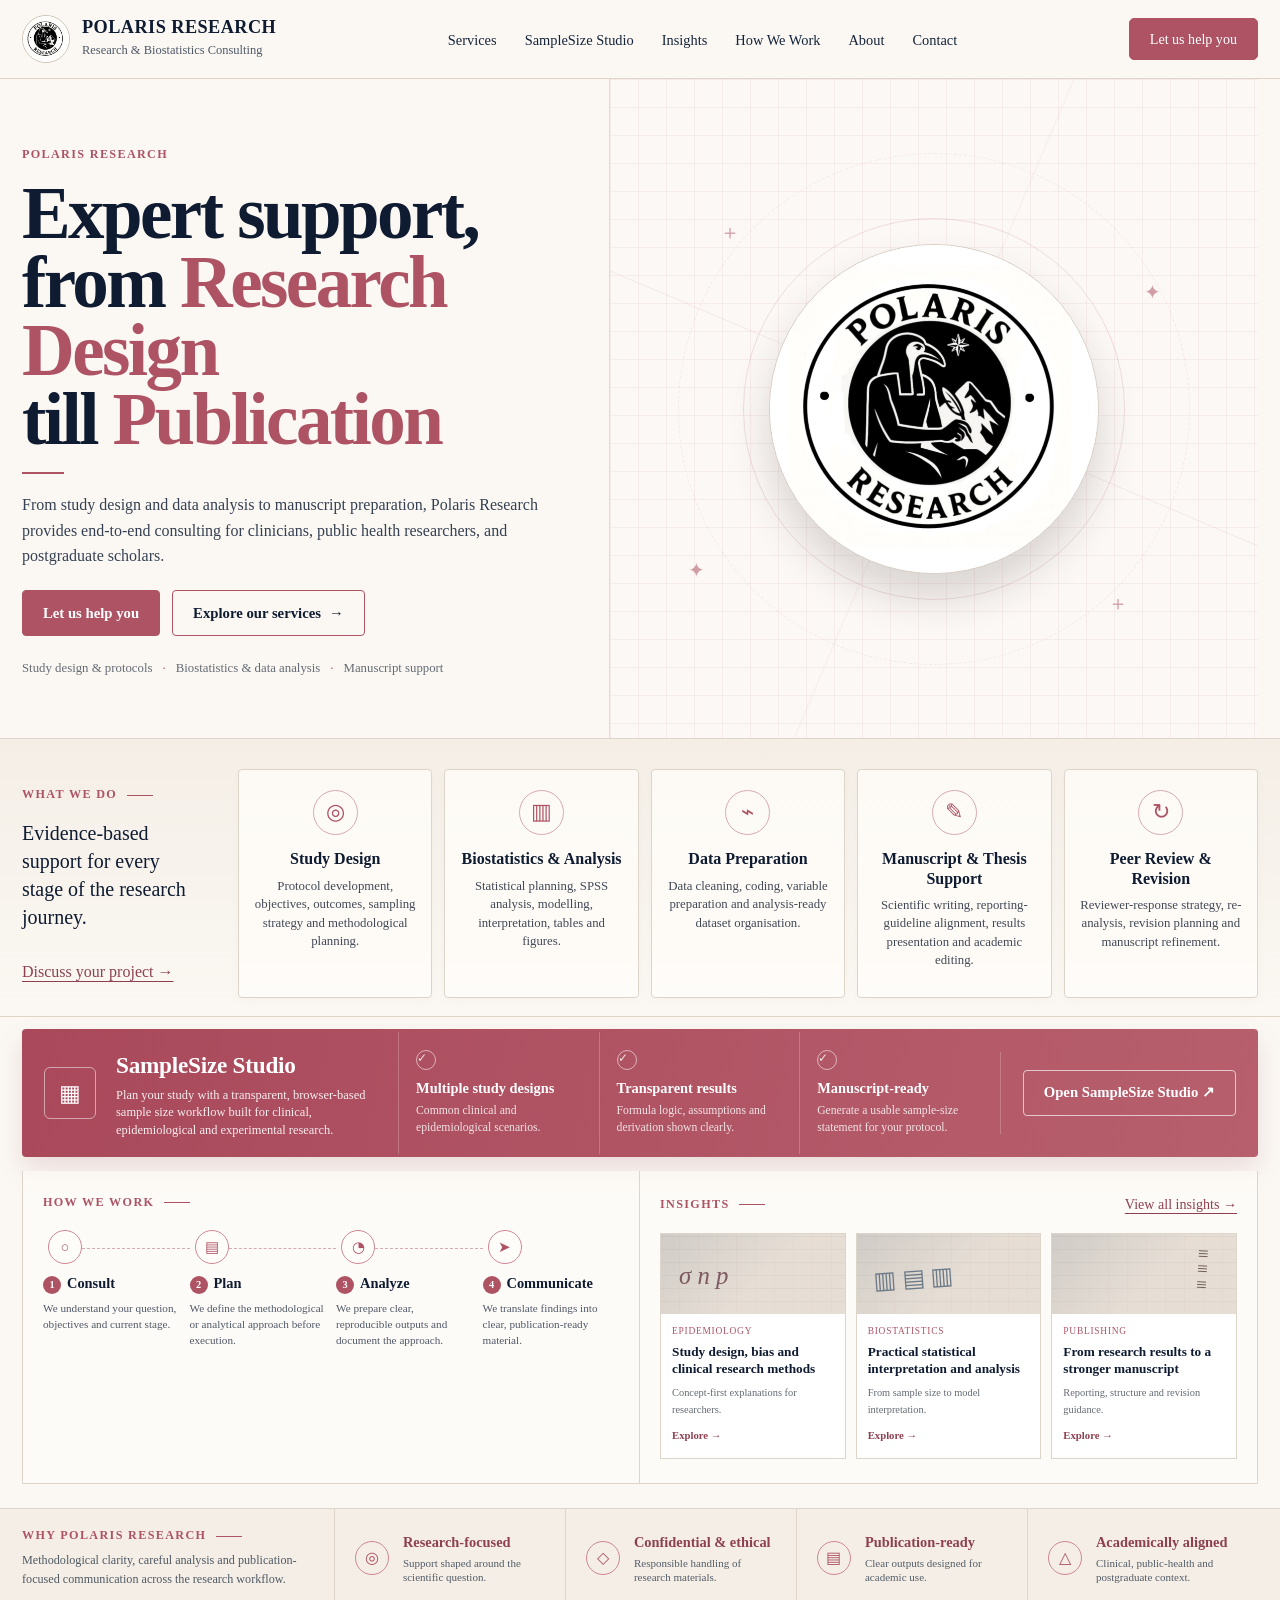
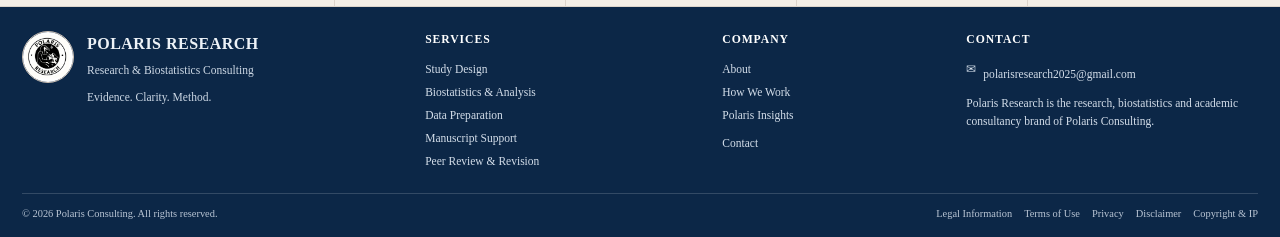
==== commit 2200453a: "New version updated" ====
--- a/index.html
+++ b/index.html
@@ -4,11 +4,10 @@
   <meta charset="UTF-8" />
   <meta name="viewport" content="width=device-width, initial-scale=1.0" />
   <meta name="description" content="Polaris Research provides end-to-end research design, biostatistics, data analysis, manuscript and thesis support for clinicians, public health researchers and postgraduate scholars." />
-  <meta name="theme-color" content="#0b1220" />
+  <meta name="theme-color" content="#0c2747" />
   <meta name="robots" content="index,follow" />
   <link rel="icon" href="assets/images/polaris-logo.jpg" />
-  <link rel="preconnect" href="https://polarisresearchconsulting.github.io" crossorigin />
-    <link rel="canonical" href="https://polarisresearchconsulting.github.io/" />
+  <link rel="canonical" href="https://polarisresearchconsulting.github.io/" />
   <meta property="og:type" content="website" />
   <meta property="og:site_name" content="Polaris Research" />
   <meta property="og:title" content="Polaris Research | Research & Biostatistics Consulting" />
@@ -20,8 +19,8 @@
   <meta name="twitter:description" content="End-to-end research design, biostatistics, data analysis, manuscript and thesis support." />
   <meta name="twitter:image" content="https://polarisresearchconsulting.github.io/assets/images/polaris-logo.jpg" />
   <title>Polaris Research | Research & Biostatistics Consulting</title>
-
   <link rel="stylesheet" href="assets/css/styles.css" />
+  <link rel="manifest" href="site.webmanifest" />
 
   <script type="application/ld+json">
   {
@@ -35,19 +34,14 @@
         "logo": "https://polarisresearchconsulting.github.io/assets/images/polaris-logo.jpg",
         "email": "polarisresearch2025@gmail.com",
         "description": "Research, biostatistics, academic writing and publication consultancy services.",
-        "parentOrganization": {
-          "@type": "Organization",
-          "name": "Polaris Consulting"
-        }
+        "parentOrganization": {"@type": "Organization","name": "Polaris Consulting"}
       },
       {
         "@type": "WebSite",
         "@id": "https://polarisresearchconsulting.github.io/#website",
         "url": "https://polarisresearchconsulting.github.io/",
         "name": "Polaris Research",
-        "publisher": {
-          "@id": "https://polarisresearchconsulting.github.io/#organization"
-        }
+        "publisher": {"@id": "https://polarisresearchconsulting.github.io/#organization"}
       },
       {
         "@type": "Service",
@@ -55,27 +49,20 @@
         "name": "Polaris Research",
         "url": "https://polarisresearchconsulting.github.io/",
         "description": "Research design, biostatistical analysis, manuscript and thesis writing support, peer-review revision strategy and research consulting.",
-        "provider": {
-          "@id": "https://polarisresearchconsulting.github.io/#organization"
-        }
+        "provider": {"@id": "https://polarisresearchconsulting.github.io/#organization"}
       }
     ]
   }
   </script>
-  <link rel="manifest" href="site.webmanifest" />
 </head>
-
 <body>
+  <a class="skip-link" href="#main">Skip to main content</a>
+
   <header class="site-header">
     <div class="container nav">
       <a class="brand" href="#top" aria-label="Polaris Research home">
-        <span class="brand-mark">
-          <img src="assets/images/polaris-logo.jpg" alt="Polaris Research logo" />
-        </span>
-        <span class="brand-text">
-          <strong>Polaris Research</strong>
-          <span>Research & Biostatistics Consulting</span>
-        </span>
+        <span class="brand-mark"><img src="assets/images/polaris-logo.jpg" alt="Polaris Research logo" /></span>
+        <span class="brand-text"><strong>Polaris Research</strong><span>Research &amp; Biostatistics Consulting</span></span>
       </a>
 
       <nav class="nav-links" aria-label="Primary navigation">
@@ -83,276 +70,205 @@
         <a href="#studio">SampleSize Studio</a>
         <a href="blog/">Insights</a>
         <a href="#process">How We Work</a>
+        <a href="#about">About</a>
         <a href="#" class="contact-trigger">Contact</a>
       </nav>
 
       <div class="nav-actions">
-        <button class="icon-btn" id="themeButton" aria-label="Open theme settings" title="Theme settings">◐</button>
-        <button class="menu-btn" id="menuButton" aria-label="Open menu" title="Menu">☰</button>
+        <button class="header-cta contact-trigger" type="button">Let us help you</button>
+        <button class="menu-btn" id="menuButton" type="button" aria-label="Open menu" aria-expanded="false" aria-controls="mobileMenu">☰</button>
       </div>
     </div>
 
-    <div class="container mobile-menu" id="mobileMenu">
+    <nav class="container mobile-menu" id="mobileMenu" aria-label="Mobile navigation">
       <a href="#services">Services</a>
       <a href="#studio">SampleSize Studio</a>
       <a href="blog/">Insights</a>
       <a href="#process">How We Work</a>
+      <a href="#about">About</a>
       <a href="#" class="contact-trigger">Contact</a>
-    </div>
+      <button class="header-cta contact-trigger" type="button">Let us help you</button>
+    </nav>
   </header>
 
-  <main id="top">
-    <section class="hero">
+  <main id="main">
+    <section class="hero" id="top">
       <div class="container hero-grid">
-        <div class="fade-in">
-          <span class="eyebrow">Polaris Research</span>
-          <h1>Expert support, from <span class="accent">Research Design till Publication</span></h1>
-          <p class="hero-sub">
-            From study design and SPSS data analysis to manuscript preparation, Polaris Research provides end-to-end consulting for clinicians, public health researchers, and postgraduate scholars.
-          </p>
-
+        <div class="hero-copy">
+          <div class="eyebrow">Polaris Research</div>
+          <h1>Expert support,<br />from <span class="accent">Research Design</span><br />till <span class="accent">Publication</span></h1>
+          <div class="hero-rule" aria-hidden="true"></div>
+          <p class="hero-sub">From study design and data analysis to manuscript preparation, Polaris Research provides end-to-end consulting for clinicians, public health researchers, and postgraduate scholars.</p>
           <div class="hero-cta">
-            <button class="btn btn-primary contact-trigger">Let us help you</button>
-            <a class="btn btn-secondary" href="blog/">Learn about Biomedical Research &amp; Publication</a>
-          </div>
-
-          <a class="btn btn-studio" href="https://polarisresearchconsulting.github.io/SampleSizeStudio/" target="_blank" rel="noopener">
-            Calculate your sample size using SampleSize Studio ↗
-          </a>
-
-          <div class="quick-tags" aria-label="Key services">
-            Study design &amp; protocols <span class="sep">-</span>
-            SPSS &amp; advanced analysis <span class="sep">-</span>
-            Manuscript support <span class="sep">-</span>
-            Data cleaning &amp; dataset preparation
-          </div>
-        </div>
-
-        <div class="hero-card fade-in" aria-label="Polaris Research brand panel">
-          <div class="logo-stage">
-            <div class="orbit-ring" aria-hidden="true">
-              <span class="orbit-star">✦</span>
-            </div>
-            <div class="orbit-ring orbit-2" aria-hidden="true">
-              <span class="orbit-star">✧</span>
-            </div>
-            <span class="free-star s1" aria-hidden="true">✦</span>
-            <span class="free-star s2" aria-hidden="true">✧</span>
-            <span class="free-star s3" aria-hidden="true">✦</span>
-            <div class="logo-wrap">
-              <img src="assets/images/polaris-logo.jpg" alt="Polaris Research compass logo" />
-            </div>
-          </div>
+            <button class="btn btn-primary contact-trigger" type="button">Let us help you</button>
+            <a class="btn btn-secondary" href="#services">Explore our services <span aria-hidden="true">→</span></a>
+          </div>
+          <div class="hero-note" aria-label="Key support areas">
+            <span>Study design &amp; protocols</span>
+            <span>Biostatistics &amp; data analysis</span>
+            <span>Manuscript support</span>
+          </div>
+        </div>
+
+        <div class="hero-visual" aria-label="Polaris Research brand illustration">
+          <div class="drafting-cross" aria-hidden="true"></div>
+          <span class="hero-mark m1" aria-hidden="true">＋</span>
+          <span class="hero-mark m2" aria-hidden="true">✦</span>
+          <span class="hero-mark m3" aria-hidden="true">＋</span>
+          <span class="hero-mark m4" aria-hidden="true">✦</span>
+          <div class="hero-logo"><img src="assets/images/polaris-logo.jpg" alt="Polaris Research circular logo" /></div>
         </div>
       </div>
     </section>
 
-    <section id="services">
-      <div class="container">
-        <div class="section-head">
-          <div>
-            <div class="section-kicker">Core Consulting Services</div>
-            <h2>Support across the research workflow.</h2>
-          </div>
-          <p class="section-intro">Focused methodological, statistical and academic support tailored to clinical, public health and postgraduate research.</p>
+    <section class="what-we-do" id="services">
+      <div class="container services-layout">
+        <div class="services-intro">
+          <div class="section-kicker">What we do</div>
+          <h2>Evidence-based support for every stage of the research journey.</h2>
+          <button class="text-link contact-trigger" type="button">Discuss your project →</button>
         </div>
 
         <div class="services-grid">
           <article class="service-card">
-            <div class="service-icon">∑</div>
-            <h3>Biostatistical Analysis & Modeling</h3>
-            <p>Clean, audit-ready data analysis. We handle everything from sample size calculations to multivariate regressions, complete with publication-grade tables and figures.</p>
+            <div class="service-icon" aria-hidden="true">◎</div>
+            <h3>Study Design</h3>
+            <p>Protocol development, objectives, outcomes, sampling strategy and methodological planning.</p>
           </article>
-
           <article class="service-card">
-            <div class="service-icon">⌘</div>
-            <h3>Research Protocol & Study Design</h3>
-            <p>Build a robust methodology before data collection begins. We help design clinical trials, cohort studies, and observational protocols that meet ethical and institutional review boards.</p>
+            <div class="service-icon" aria-hidden="true">▥</div>
+            <h3>Biostatistics &amp; Analysis</h3>
+            <p>Statistical planning, SPSS analysis, modelling, interpretation, tables and figures.</p>
           </article>
-
           <article class="service-card">
-            <div class="service-icon">✎</div>
-            <h3>Manuscript & Thesis Writing Support</h3>
-            <p>Clear, publication-ready academic writing. We structure results, refine discussions, and ensure strict compliance with target journal guidelines such as STROBE and CONSORT.</p>
+            <div class="service-icon" aria-hidden="true">⌁</div>
+            <h3>Data Preparation</h3>
+            <p>Data cleaning, coding, variable preparation and analysis-ready dataset organisation.</p>
           </article>
-
           <article class="service-card">
-            <div class="service-icon">↻</div>
-            <h3>Peer Review & Revision Strategy</h3>
-            <p>Address reviewer comments, re-analyze data, and rewrite sections to navigate revisions and get your work past the finish line.</p>
+            <div class="service-icon" aria-hidden="true">✎</div>
+            <h3>Manuscript &amp; Thesis Support</h3>
+            <p>Scientific writing, reporting-guideline alignment, results presentation and academic editing.</p>
           </article>
-        </div>
-        <div class="services-contact">
-          <div>
-            <div class="section-kicker">Need support with your study?</div>
-            <h3>Tell us where you are in the research process.</h3>
-            <p>Whether you are planning a protocol, preparing a dataset, analysing results, or working on a manuscript, Polaris Research can help you decide the next step.</p>
-          </div>
-          <button class="btn btn-primary contact-trigger">Contact Us</button>
-        </div>
-
+          <article class="service-card">
+            <div class="service-icon" aria-hidden="true">↻</div>
+            <h3>Peer Review &amp; Revision</h3>
+            <p>Reviewer-response strategy, re-analysis, revision planning and manuscript refinement.</p>
+          </article>
+        </div>
       </div>
     </section>
 
-    <section id="studio">
+    <section class="studio-band" id="studio">
       <div class="container">
-        <div class="studio-shell">
-          <div>
-            <div class="section-kicker">SampleSize Studio</div>
-            <h2>Research design → defensible sample size.</h2>
-            <p class="section-intro" style="margin-top:16px;">
-              Use Polaris Research's dedicated sample-size web app to choose the study design and scenario, review the assumptions, and generate a transparent calculation with a manuscript-ready statement.
-            </p>
-            <a class="btn btn-primary" style="margin-top:18px;" href="https://polarisresearchconsulting.github.io/SampleSizeStudio/" target="_blank" rel="noopener">
-              Open SampleSize Studio ↗
-            </a>
-          </div>
-
-          <div class="studio-preview" aria-label="Live preview of the SampleSize Studio landing page">
-            <div class="studio-live-frame">
-              <div class="studio-preview-fallback" aria-hidden="true">
-                <div>
-                  <strong>Research design → defensible sample size</strong>
-                  <span>SampleSize Studio by Polaris Research</span>
-                </div>
-              </div>
-              <iframe
-                src="https://polarisresearchconsulting.github.io/SampleSizeStudio/"
-                title="SampleSize Studio landing page preview"
-                loading="lazy"
-                tabindex="-1"
-                aria-hidden="true">
-              </iframe>
+        <div class="studio-panel">
+          <div class="studio-brand">
+            <div class="studio-icon" aria-hidden="true">▦</div>
+            <div>
+              <h2>SampleSize Studio</h2>
+              <p>Plan your study with a transparent, browser-based sample size workflow built for clinical, epidemiological and experimental research.</p>
             </div>
-            <a class="studio-frame-click"
-               href="https://polarisresearchconsulting.github.io/SampleSizeStudio/"
-               target="_blank"
-               rel="noopener"
-               aria-label="Open SampleSize Studio"></a>
-            <div class="studio-frame-badge">Open Studio ↗</div>
-          </div>
+          </div>
+          <div class="studio-benefit"><span class="studio-check">✓</span><strong>Multiple study designs</strong><span>Common clinical and epidemiological scenarios.</span></div>
+          <div class="studio-benefit"><span class="studio-check">✓</span><strong>Transparent results</strong><span>Formula logic, assumptions and derivation shown clearly.</span></div>
+          <div class="studio-benefit"><span class="studio-check">✓</span><strong>Manuscript-ready</strong><span>Generate a usable sample-size statement for your protocol.</span></div>
+          <div class="studio-action"><a class="btn" href="https://polarisresearchconsulting.github.io/SampleSizeStudio/" target="_blank" rel="noopener">Open SampleSize Studio ↗</a></div>
         </div>
       </div>
     </section>
 
-    <section id="insights">
-      <div class="container">
-        <div class="section-head">
-          <div>
-            <div class="section-kicker">Polaris Insights</div>
-            <h2>The Biomedical & Epidemiology Blog</h2>
-          </div>
-          <p class="section-intro">Practical guides, clear breakdowns, and zero gatekeeping.</p>
-        </div>
-
-        <div class="blog-grid">
-          <article class="blog-card">
-            <span class="category">Epidemiology Simplified</span>
-            <h3>Understand study designs, confounding and bias in real research settings.</h3>
-            <p>Concept-first explanations designed for clinicians, researchers and postgraduate scholars who want methodological clarity without unnecessary jargon.</p>
-            <span class="coming">Articles coming soon</span>
-          </article>
-
-          <article class="blog-card">
-            <span class="category">Biostatistics in Practice</span>
-            <h3>Interpret p-values, odds ratios and diagnostic metrics with confidence.</h3>
-            <p>Step-by-step guides that connect statistical output to the clinical or public-health question that generated it.</p>
-            <span class="coming">Articles coming soon</span>
-          </article>
-
-          <article class="blog-card">
-            <span class="category">Academic Publishing Playbook</span>
-            <h3>Move from a completed analysis to a submission-ready manuscript.</h3>
-            <p>Actionable advice on journal selection, abstract structure, reporting guidelines and responding to demanding peer reviews.</p>
-            <span class="coming">Articles coming soon</span>
-          </article>
-        </div>
-
-        <div style="margin-top:22px;">
-          <a class="btn btn-secondary" href="blog/">Explore All Articles →</a>
-        </div>
+    <section class="lower-grid-section">
+      <div class="container lower-grid">
+        <section class="process-panel" id="process" aria-labelledby="process-title">
+          <div class="panel-top"><div class="section-kicker" id="process-title">How we work</div></div>
+          <div class="process-flow">
+            <article class="process-step"><div class="process-symbol" aria-hidden="true">○</div><h3><span class="process-no">1</span>Consult</h3><p>We understand your question, objectives and current stage.</p></article>
+            <article class="process-step"><div class="process-symbol" aria-hidden="true">▤</div><h3><span class="process-no">2</span>Plan</h3><p>We define the methodological or analytical approach before execution.</p></article>
+            <article class="process-step"><div class="process-symbol" aria-hidden="true">◔</div><h3><span class="process-no">3</span>Analyze</h3><p>We prepare clear, reproducible outputs and document the approach.</p></article>
+            <article class="process-step"><div class="process-symbol" aria-hidden="true">➤</div><h3><span class="process-no">4</span>Communicate</h3><p>We translate findings into clear, publication-ready material.</p></article>
+          </div>
+        </section>
+
+        <section class="insights-panel" aria-labelledby="insights-title">
+          <div class="panel-top">
+            <div class="section-kicker" id="insights-title">Insights</div>
+            <a class="text-link" href="blog/">View all insights →</a>
+          </div>
+          <div class="insights-grid">
+            <article class="insight-card">
+              <div class="insight-thumb method" aria-hidden="true"></div>
+              <div class="insight-body"><div class="insight-label">Epidemiology</div><h3>Study design, bias and clinical research methods</h3><p>Concept-first explanations for researchers.</p><a href="blog/">Explore →</a></div>
+            </article>
+            <article class="insight-card">
+              <div class="insight-thumb chart" aria-hidden="true"></div>
+              <div class="insight-body"><div class="insight-label">Biostatistics</div><h3>Practical statistical interpretation and analysis</h3><p>From sample size to model interpretation.</p><a href="blog/">Explore →</a></div>
+            </article>
+            <article class="insight-card">
+              <div class="insight-thumb publish" aria-hidden="true"></div>
+              <div class="insight-body"><div class="insight-label">Publishing</div><h3>From research results to a stronger manuscript</h3><p>Reporting, structure and revision guidance.</p><a href="blog/">Explore →</a></div>
+            </article>
+          </div>
+        </section>
       </div>
     </section>
 
-    <section id="process">
-      <div class="container">
-        <div class="section-head">
-          <div>
-            <div class="section-kicker">How We Work</div>
-            <h2>A clear process from first contact to final delivery.</h2>
-          </div>
-        </div>
-
-        <div class="work-grid">
-          <article class="work-card">
-            <div class="step-no">1</div>
-            <h3>Share Your Data/Protocol</h3>
-            <p>Send us your research questions, raw data, or manuscript draft securely.</p>
-          </article>
-
-          <article class="work-card">
-            <div class="step-no">2</div>
-            <h3>Methodological Blueprint</h3>
-            <p>We review the scope, define the statistical approach, and set clear milestones.</p>
-          </article>
-
-          <article class="work-card">
-            <div class="step-no">3</div>
-            <h3>Execution & Delivery</h3>
-            <p>Receive publication-ready outputs, clear code or worksheets, and written documentation.</p>
-          </article>
-
-          <article class="work-card">
-            <div class="step-no">4</div>
-            <h3>Post-Delivery Support</h3>
-            <p>We remain available to answer reviewer queries or adjust models as needed.</p>
-          </article>
-        </div>
-      </div>
-    </section>
-
-    <section>
-      <div class="container">
-        <div class="final-cta">
-          <h2>Ready to convert your research idea into a final Manuscript?</h2>
-          <p>Let’s discuss your study design, statistical needs, or manuscript goals.</p>
-          <button class="btn contact-trigger">Get in Touch Today</button>
-        </div>
+    <section class="trust-strip" id="about">
+      <div class="container trust-grid">
+        <div class="trust-intro">
+          <div class="section-kicker">Why Polaris Research</div>
+          <p>Methodological clarity, careful analysis and publication-focused communication across the research workflow.</p>
+        </div>
+        <div class="trust-item"><div class="trust-icon" aria-hidden="true">◎</div><div><strong>Research-focused</strong><span>Support shaped around the scientific question.</span></div></div>
+        <div class="trust-item"><div class="trust-icon" aria-hidden="true">◇</div><div><strong>Confidential &amp; ethical</strong><span>Responsible handling of research materials.</span></div></div>
+        <div class="trust-item"><div class="trust-icon" aria-hidden="true">▤</div><div><strong>Publication-ready</strong><span>Clear outputs designed for academic use.</span></div></div>
+        <div class="trust-item"><div class="trust-icon" aria-hidden="true">△</div><div><strong>Academically aligned</strong><span>Clinical, public-health and postgraduate context.</span></div></div>
       </div>
     </section>
   </main>
 
   <footer>
     <div class="container">
-      <div class="footer-grid">
+      <div class="footer-main">
         <div>
-          <strong style="color:var(--text);">Polaris Research</strong><br />
-          <span>Research and statistical consultancy services.</span>
-        </div>
-        <div class="footer-links">
-          <a href="#services">Services</a>
-          <a href="#studio">SampleSize Studio</a>
-          <a href="blog/">Insights</a>
-          <a href="#" class="contact-trigger">Contact</a>
-        </div>
-      </div>
-
-      <div class="legal-band">
-        <div class="legal-copy">
-          <p><strong style="color:var(--text);">© 2026 Polaris Consulting. All rights reserved.</strong> Polaris Research is the research, biostatistics, and academic consultancy brand of Polaris Consulting.</p>
-        </div>
-
-        <div class="legal-links" aria-label="Legal and policy information">
+          <div class="footer-brand">
+            <span class="brand-mark"><img src="assets/images/polaris-logo.jpg" alt="" /></span>
+            <div><strong>Polaris Research</strong><span>Research &amp; Biostatistics Consulting</span><div class="footer-tagline">Evidence. Clarity. Method.</div></div>
+          </div>
+        </div>
+        <div class="footer-col">
+          <h3>Services</h3>
+          <a href="#services">Study Design</a>
+          <a href="#services">Biostatistics &amp; Analysis</a>
+          <a href="#services">Data Preparation</a>
+          <a href="#services">Manuscript Support</a>
+          <a href="#services">Peer Review &amp; Revision</a>
+        </div>
+        <div class="footer-col">
+          <h3>Company</h3>
+          <a href="#about">About</a>
+          <a href="#process">How We Work</a>
+          <a href="blog/">Polaris Insights</a>
+          <button class="text-link contact-trigger" type="button">Contact</button>
+        </div>
+        <div class="footer-col">
+          <h3>Contact</h3>
+          <div class="footer-contact-row"><span aria-hidden="true">✉</span><a href="mailto:polarisresearch2025@gmail.com">polarisresearch2025@gmail.com</a></div>
+          <span>Polaris Research is the research, biostatistics and academic consultancy brand of Polaris Consulting.</span>
+        </div>
+      </div>
+      <div class="footer-bottom">
+        <span>© 2026 Polaris Consulting. All rights reserved.</span>
+        <div class="footer-legal" aria-label="Legal information">
           <a href="#" class="legal-trigger" data-legal-target="legal-information">Legal Information</a>
           <a href="#" class="legal-trigger" data-legal-target="terms-of-use">Terms of Use</a>
           <a href="#" class="legal-trigger" data-legal-target="privacy">Privacy</a>
-          <a href="#" class="legal-trigger" data-legal-target="research-integrity">Research Integrity</a>
           <a href="#" class="legal-trigger" data-legal-target="disclaimer">Disclaimer</a>
           <a href="#" class="legal-trigger" data-legal-target="copyright-ip">Copyright &amp; IP</a>
         </div>
       </div>
     </div>
   </footer>
+
 
 
   <div class="legal-modal" id="legalModal" aria-hidden="true">
@@ -487,38 +403,16 @@
     </div>
   </div>
 
-  <div class="theme-panel" id="themePanel" aria-hidden="true">
-    <div class="theme-title">Appearance</div>
-    <div class="theme-options" id="modeOptions">
-      <button class="theme-chip" data-mode="light">Light</button>
-      <button class="theme-chip" data-mode="system">System</button>
-      <button class="theme-chip" data-mode="dark">Dark</button>
-    </div>
-
-    <div class="theme-title">Accent</div>
-    <div class="theme-options" id="accentOptions">
-      <button class="theme-chip" data-accent="ocean">Ocean</button>
-      <button class="theme-chip" data-accent="sage">Sage</button>
-      <button class="theme-chip" data-accent="lavender">Lavender</button>
-      <button class="theme-chip" data-accent="slate">Slate</button>
-      <button class="theme-chip" data-accent="sand">Sand</button>
-      <button class="theme-chip" data-accent="rose">Rose</button>
-    </div>
-  </div>
-
   <div class="contact-modal" id="contactModal" aria-hidden="true">
     <div class="contact-card" role="dialog" aria-modal="true" aria-labelledby="contactTitle">
-      <button class="close-modal" id="closeModal" aria-label="Close contact options">×</button>
-      <h3 id="contactTitle">Contact Polaris Research</h3>
-      <p>Email us to discuss your research, biostatistics, or manuscript requirements.</p>
-
+      <button class="close-modal" id="closeModal" type="button" aria-label="Close contact options">×</button>
+      <div class="section-kicker">Contact</div>
+      <h3 id="contactTitle">Tell us about your research.</h3>
+      <p>Email Polaris Research to discuss your study design, statistical analysis, data preparation or manuscript requirements.</p>
       <div class="contact-options">
         <a class="contact-option" href="mailto:polarisresearch2025@gmail.com">
-          <div>
-            <strong>Email</strong>
-            <span>polarisresearch2025@gmail.com</span>
-          </div>
-          <span class="contact-arrow">→</span>
+          <div><strong>Email</strong><span>polarisresearch2025@gmail.com</span></div>
+          <span class="contact-arrow" aria-hidden="true">→</span>
         </a>
       </div>
     </div>
--- a/assets/css/styles.css
+++ b/assets/css/styles.css
@@ -1,1548 +1,209 @@
-:root {
-      --bg: #f7f9fc;
-      --surface: #ffffff;
-      --surface-2: #f1f5f9;
-      --text: #0f172a;
-      --muted: #5b6474;
-      --border: #dbe3ee;
-      --shadow: 0 18px 55px rgba(15, 23, 42, 0.12);
-      --shadow-soft: 0 10px 30px rgba(15, 23, 42, 0.08);
-
-      --accent: #5b8fd8;
-      --accent-2: #9ec5ef;
-      --accent-soft: rgba(91, 143, 216, 0.14);
-      --accent-readable: #2563eb;
-      --accent-text: #0f172a;
-
-      --radius-lg: 28px;
-      --radius-md: 20px;
-      --radius-sm: 14px;
-
-      --max-width: 1180px;
-    }
-
-    html[data-mode="dark"] {
-      --bg: #07101f;
-      --surface: #0e1729;
-      --surface-2: #111d33;
-      --text: #f8fafc;
-      --muted: #aeb8c8;
-      --border: #22314c;
-      --shadow: 0 22px 60px rgba(0, 0, 0, 0.36);
-      --shadow-soft: 0 10px 34px rgba(0, 0, 0, 0.24);
-      --accent-readable: var(--accent);
-    }
-
-    html[data-accent="ocean"] {
-      --accent: #5b8fd8;
-      --accent-2: #9ec5ef;
-      --accent-soft: rgba(91, 143, 216, 0.14);
-      --accent-readable: #2563eb;
-    }
-    html[data-accent="sage"] {
-      --accent: #6f9f82;
-      --accent-2: #b7d6c1;
-      --accent-soft: rgba(111, 159, 130, 0.14);
-      --accent-readable: #2f855a;
-    }
-    html[data-accent="lavender"] {
-      --accent: #9a7fd1;
-      --accent-2: #d3c3ef;
-      --accent-soft: rgba(154, 127, 209, 0.14);
-      --accent-readable: #6d28d9;
-    }
-    html[data-accent="slate"] {
-      --accent: #7d8b9b;
-      --accent-2: #c1cad4;
-      --accent-soft: rgba(125, 139, 155, 0.15);
-      --accent-readable: #475569;
-    }
-    html[data-accent="sand"] {
-      --accent: #b49768;
-      --accent-2: #dfc89d;
-      --accent-soft: rgba(180, 151, 104, 0.15);
-      --accent-readable: #8a5206;
-    }
-    html[data-accent="rose"] {
-      --accent: #c77b8d;
-      --accent-2: #e8b4c0;
-      --accent-soft: rgba(199, 123, 141, 0.15);
-      --accent-readable: #be123c;
-    }
-
-    * {
-      box-sizing: border-box;
-    }
-
-    html {
-      scroll-behavior: smooth;
-    }
-
-    body {
-      margin: 0;
-      font-family: Inter, ui-sans-serif, system-ui, -apple-system, BlinkMacSystemFont, "Segoe UI", sans-serif;
-      background:
-        radial-gradient(circle at 10% 0%, var(--accent-soft), transparent 34%),
-        radial-gradient(circle at 90% 10%, color-mix(in srgb, var(--accent-2) 16%, transparent), transparent 34%),
-        var(--bg);
-      color: var(--text);
-      line-height: 1.65;
-      overflow-x: hidden;
-      transition: background-color .25s ease, color .25s ease;
-    }
-
-    a {
-      color: inherit;
-      text-decoration: none;
-    }
-
-    button, input {
-      font: inherit;
-    }
-
-    img {
-      max-width: 100%;
-      display: block;
-    }
-
-    .container {
-      width: min(var(--max-width), calc(100% - 32px));
-      margin: 0 auto;
-    }
-
-    .site-header {
-      position: sticky;
-      top: 0;
-      z-index: 50;
-      backdrop-filter: blur(18px);
-      background: color-mix(in srgb, var(--bg) 84%, transparent);
-      border-bottom: 1px solid color-mix(in srgb, var(--border) 72%, transparent);
-    }
-
-    .nav {
-      min-height: 76px;
-      display: flex;
-      align-items: center;
-      justify-content: space-between;
-      gap: 18px;
-    }
-
-    .brand {
-      display: inline-flex;
-      align-items: center;
-      gap: 12px;
-      min-width: 0;
-    }
-
-    .brand-mark {
-      width: 42px;
-      height: 42px;
-      border-radius: 13px;
-      overflow: hidden;
-      background: #fff;
-      border: 1px solid var(--border);
-      box-shadow: var(--shadow-soft);
-      flex: 0 0 auto;
-    }
-
-    .brand-mark img {
-      width: 100%;
-      height: 100%;
-      object-fit: cover;
-    }
-
-    .brand-text strong {
-      display: block;
-      font-size: 1rem;
-      letter-spacing: .01em;
-    }
-
-    .brand-text span {
-      display: block;
-      color: var(--muted);
-      font-size: .78rem;
-      line-height: 1.25;
-    }
-
-    .nav-links {
-      display: flex;
-      align-items: center;
-      gap: 26px;
-      font-weight: 650;
-      color: var(--muted);
-    }
-
-    .nav-links a:hover {
-      color: var(--text);
-    }
-
-    .nav-actions {
-      display: flex;
-      align-items: center;
-      gap: 10px;
-    }
-
-    .icon-btn, .menu-btn {
-      width: 42px;
-      height: 42px;
-      border: 1px solid var(--border);
-      background: var(--surface);
-      color: var(--text);
-      border-radius: 13px;
-      display: inline-grid;
-      place-items: center;
-      cursor: pointer;
-      box-shadow: var(--shadow-soft);
-      transition: transform .2s ease, border-color .2s ease;
-    }
-
-    .icon-btn:hover, .menu-btn:hover {
-      transform: translateY(-2px);
-      border-color: var(--accent);
-    }
-
-    .menu-btn {
-      display: none;
-    }
-
-    .mobile-menu {
-      display: none;
-      padding: 0 0 18px;
-    }
-
-    .mobile-menu.open {
-      display: grid;
-      gap: 10px;
-    }
-
-    .mobile-menu a {
-      padding: 12px 14px;
-      border-radius: 12px;
-      background: var(--surface);
-      border: 1px solid var(--border);
-      font-weight: 700;
-    }
-
-    .hero {
-      padding: 70px 0 50px;
-    }
-
-    .hero-grid {
-      display: grid;
-      grid-template-columns: 1.15fr .85fr;
-      gap: 54px;
-      align-items: center;
-    }
-
-    .eyebrow {
-      display: inline-flex;
-      align-items: center;
-      gap: 9px;
-      padding: 8px 12px;
-      border: 1px solid color-mix(in srgb, var(--accent) 28%, var(--border));
-      background: var(--accent-soft);
-      color: var(--accent);
-      font-weight: 800;
-      font-size: .82rem;
-      border-radius: 999px;
-      letter-spacing: .03em;
-      text-transform: uppercase;
-    }
-
-    .hero h1 {
-      margin: 18px 0 18px;
-      font-size: clamp(2.55rem, 5.8vw, 5.6rem);
-      line-height: .98;
-      letter-spacing: -0.055em;
-      max-width: 900px;
-    }
-
-    .hero h1 .accent {
-      color: var(--accent);
-    }
-
-    .hero-sub {
-      max-width: 760px;
-      color: var(--muted);
-      font-size: clamp(1rem, 1.6vw, 1.2rem);
-      margin-bottom: 26px;
-    }
-
-    .hero-cta {
-      display: flex;
-      flex-wrap: wrap;
-      gap: 12px;
-      margin-bottom: 16px;
-    }
-
-    .btn {
-      border: 0;
-      border-radius: 14px;
-      min-height: 48px;
-      padding: 0 19px;
-      display: inline-flex;
-      align-items: center;
-      justify-content: center;
-      gap: 9px;
-      cursor: pointer;
-      font-weight: 800;
-      transition: transform .2s ease, box-shadow .2s ease, background-color .2s ease;
-    }
-
-    .btn:hover {
-      transform: translateY(-2px);
-    }
-
-    .btn-primary {
-      background: var(--accent);
-      color: var(--accent-text);
-      box-shadow: 0 14px 30px color-mix(in srgb, var(--accent) 28%, transparent);
-    }
-
-    .btn-secondary {
-      background: var(--surface);
-      color: var(--text);
-      border: 1px solid var(--border);
-      box-shadow: var(--shadow-soft);
-    }
-
-    .btn-studio {
-      margin-top: 2px;
-      background: linear-gradient(135deg, var(--accent), var(--accent-2));
-      color: var(--accent-text);
-    }
-
-    .quick-tags {
-      margin-top: 20px;
-      color: var(--muted);
-      font-size: .80rem;
-      font-weight: 700;
-      line-height: 1.6;
-      letter-spacing: .005em;
-    }
-
-    .quick-tags .sep {
-      color: color-mix(in srgb, var(--muted) 72%, transparent);
-      padding: 0 .42rem;
-      font-weight: 500;
-    }
-
-    .hero-card {
-      position: relative;
-      min-height: 500px;
-      border-radius: 34px;
-      padding: 28px;
-      background:
-        linear-gradient(145deg, color-mix(in srgb, var(--surface) 92%, transparent), color-mix(in srgb, var(--surface-2) 95%, transparent));
-      border: 1px solid var(--border);
-      box-shadow: var(--shadow);
-      overflow: hidden;
-    }
-
-    .hero-card::before {
-      content: "";
-      position: absolute;
-      width: 290px;
-      height: 290px;
-      border-radius: 50%;
-      right: -80px;
-      top: -80px;
-      background: radial-gradient(circle, var(--accent-soft), transparent 70%);
-    }
-
-    .logo-stage {
-      position: relative;
-      min-height: 100%;
-      height: 100%;
-      display: grid;
-      place-items: center;
-      isolation: isolate;
-    }
-
-    .orbit-ring {
-      position: absolute;
-      width: min(380px, 92%);
-      aspect-ratio: 1;
-      border-radius: 50%;
-      border: 1px dashed color-mix(in srgb, var(--accent) 28%, transparent);
-      animation: orbitSpin 22s linear infinite;
-      z-index: 0;
-      pointer-events: none;
-    }
-
-    .orbit-ring.orbit-2 {
-      width: min(305px, 74%);
-      animation-duration: 15s;
-      animation-direction: reverse;
-      border-style: solid;
-      border-color: color-mix(in srgb, var(--accent-2) 19%, transparent);
-    }
-
-    .orbit-star {
-      position: absolute;
-      left: 50%;
-      top: -13px;
-      width: 26px;
-      height: 26px;
-      margin-left: -13px;
-      display: grid;
-      place-items: center;
-      color: var(--accent);
-      font-size: 25px;
-      line-height: 1;
-      text-shadow: 0 8px 18px color-mix(in srgb, var(--accent) 35%, transparent);
-      animation: starCounterSpin 22s linear infinite;
-    }
-
-    .orbit-2 .orbit-star {
-      color: var(--accent-2);
-      font-size: 18px;
-      animation-duration: 15s;
-      animation-direction: reverse;
-    }
-
-    .free-star {
-      position: absolute;
-      color: var(--accent);
-      opacity: .72;
-      z-index: 3;
-      pointer-events: none;
-      animation: twinkle 3.4s ease-in-out infinite;
-    }
-
-    .free-star.s1 { left: 4%; top: 15%; font-size: 30px; }
-    .free-star.s2 { right: 5%; bottom: 20%; font-size: 20px; animation-delay: -1.2s; }
-    .free-star.s3 { right: 10%; top: 14%; font-size: 14px; animation-delay: -2.1s; }
-
-    .logo-wrap {
-      width: min(330px, 82%);
-      aspect-ratio: 1/1;
-      border-radius: 50%;
-      overflow: hidden;
-      background: white;
-      border: 1px solid var(--border);
-      box-shadow: 0 28px 60px rgba(15, 23, 42, .18);
-      animation: floatLogo 5s ease-in-out infinite;
-      position: relative;
-      z-index: 2;
-    }
-
-    .logo-wrap img {
-      width: 100%;
-      height: 100%;
-      object-fit: cover;
-    }
-
-    @keyframes floatLogo {
-      0%,100% { transform: translateY(0) rotate(0deg); }
-      50% { transform: translateY(-10px) rotate(1deg); }
-    }
-
-    @keyframes orbitSpin {
-      to { transform: rotate(360deg); }
-    }
-
-    @keyframes starCounterSpin {
-      to { transform: rotate(-360deg); }
-    }
-
-    @keyframes twinkle {
-      0%,100% { transform: scale(.82) rotate(0deg); opacity: .35; }
-      50% { transform: scale(1.18) rotate(18deg); opacity: .95; }
-    }
-
-    .mini-panel {
-      position: relative;
-      margin-top: 10px;
-      background: var(--surface);
-      border: 1px solid var(--border);
-      border-radius: 18px;
-      padding: 17px;
-      box-shadow: var(--shadow-soft);
-    }
-
-    .mini-panel strong {
-      display: block;
-      margin-bottom: 5px;
-    }
-
-    .mini-panel span {
-      color: var(--muted);
-      font-size: .93rem;
-    }
-
-    section {
-      padding: 72px 0;
-    }
-
-    .section-head {
-      display: flex;
-      align-items: end;
-      justify-content: space-between;
-      gap: 24px;
-      margin-bottom: 28px;
-    }
-
-    .section-kicker {
-      color: var(--accent-readable);
-      font-weight: 850;
-      text-transform: uppercase;
-      letter-spacing: .08em;
-      font-size: .78rem;
-      margin-bottom: 8px;
-    }
-
-    h2 {
-      margin: 0;
-      font-size: clamp(2rem, 4vw, 3.5rem);
-      line-height: 1.05;
-      letter-spacing: -0.045em;
-    }
-
-    .section-intro {
-      max-width: 640px;
-      color: var(--muted);
-    }
-
-    .services-grid {
-      display: grid;
-      grid-template-columns: repeat(2, minmax(0, 1fr));
-      gap: 18px;
-    }
-
-    .service-card {
-      background: var(--surface);
-      border: 1px solid var(--border);
-      border-radius: var(--radius-md);
-      padding: 25px;
-      box-shadow: var(--shadow-soft);
-      transition: transform .22s ease, border-color .22s ease, box-shadow .22s ease;
-    }
-
-    .service-card:hover {
-      transform: translateY(-5px);
-      border-color: color-mix(in srgb, var(--accent) 60%, var(--border));
-      box-shadow: var(--shadow);
-    }
-
-    .service-icon {
-      width: 48px;
-      height: 48px;
-      display: grid;
-      place-items: center;
-      border-radius: 15px;
-      background: var(--accent-soft);
-      color: var(--accent);
-      font-size: 1.25rem;
-      margin-bottom: 17px;
-    }
-
-    .service-card h3 {
-      margin: 0 0 10px;
-      font-size: 1.25rem;
-    }
-
-    .service-card p {
-      margin: 0;
-      color: var(--muted);
-    }
-
-    .studio-shell {
-      display: grid;
-      grid-template-columns: 1fr .95fr;
-      gap: 28px;
-      align-items: center;
-      border: 1px solid var(--border);
-      background: var(--surface);
-      border-radius: 30px;
-      padding: clamp(22px, 4vw, 42px);
-      box-shadow: var(--shadow);
-    }
-
-    .studio-preview {
-      position: relative;
-      border-radius: 24px;
-      border: 1px solid #26323a;
-      background: #10171c;
-      overflow: hidden;
-      box-shadow: 0 30px 70px rgba(0,0,0,.28);
-      transform: rotate(1.2deg);
-      transition: transform .28s ease, box-shadow .28s ease;
-    }
-
-    .studio-preview:hover {
-      transform: rotate(0deg) translateY(-3px);
-      box-shadow: 0 36px 82px rgba(0,0,0,.32);
-    }
-
-    .studio-live-frame {
-      position: relative;
-      height: 425px;
-      overflow: hidden;
-      background: #f7f7f5;
-      border-radius: 23px;
-    }
-
-    .studio-live-frame iframe {
-      position: absolute;
-      top: 0;
-      left: 0;
-      width: 1440px;
-      height: 900px;
-      border: 0;
-      transform: scale(.47);
-      transform-origin: top left;
-      pointer-events: none;
-      background: #f7f7f5;
-    }
-
-    .studio-preview-fallback {
-      position: absolute;
-      inset: 0;
-      z-index: 0;
-      display: grid;
-      place-items: center;
-      text-align: center;
-      padding: 30px;
-      color: #eff4f7;
-      background:
-        radial-gradient(circle at 75% 20%, rgba(46,109,141,.30), transparent 30%),
-        linear-gradient(145deg,#151d22,#0f1519);
-    }
-
-    .studio-preview-fallback strong {
-      font-size: clamp(1.5rem,3vw,2.3rem);
-      line-height: 1.05;
-      display: block;
-      margin-bottom: 10px;
-    }
-
-    .studio-preview-fallback span {
-      color: #9eabb2;
-      font-size: .88rem;
-    }
-
-    .studio-frame-click {
-      position: absolute;
-      inset: 0;
-      z-index: 4;
-      cursor: pointer;
-    }
-
-    .studio-frame-badge {
-      position: absolute;
-      z-index: 5;
-      right: 14px;
-      bottom: 14px;
-      padding: 8px 11px;
-      border-radius: 999px;
-      background: rgba(11,18,32,.88);
-      color: #fff;
-      border: 1px solid rgba(255,255,255,.16);
-      backdrop-filter: blur(12px);
-      font-size: .72rem;
-      font-weight: 800;
-      pointer-events: none;
-    }
-
-    .blog-grid {
-      display: grid;
-      grid-template-columns: repeat(3, minmax(0, 1fr));
-      gap: 18px;
-    }
-
-    .blog-card {
-      background: var(--surface);
-      border: 1px solid var(--border);
-      border-radius: 20px;
-      padding: 22px;
-      box-shadow: var(--shadow-soft);
-      min-height: 250px;
-      display: flex;
-      flex-direction: column;
-    }
-
-    .blog-card .category {
-      color: var(--accent-readable);
-      font-size: .79rem;
-      font-weight: 850;
-      text-transform: uppercase;
-      letter-spacing: .06em;
-    }
-
-    .blog-card h3 {
-      margin: 12px 0 10px;
-      line-height: 1.2;
-      font-size: 1.3rem;
-    }
-
-    .blog-card p {
-      color: var(--muted);
-      margin: 0 0 16px;
-    }
-
-    .blog-card .coming {
-      margin-top: auto;
-      color: var(--muted);
-      font-size: .88rem;
-      font-weight: 700;
-    }
-
-    .work-grid {
-      display: grid;
-      grid-template-columns: repeat(4, minmax(0, 1fr));
-      gap: 16px;
-      counter-reset: step;
-    }
-
-    .work-card {
-      background: var(--surface);
-      border: 1px solid var(--border);
-      border-radius: 20px;
-      padding: 22px;
-      box-shadow: var(--shadow-soft);
-    }
-
-    .step-no {
-      width: 38px;
-      height: 38px;
-      display: grid;
-      place-items: center;
-      border-radius: 12px;
-      background: var(--accent);
-      color: white;
-      font-weight: 900;
-      margin-bottom: 16px;
-    }
-
-    .work-card h3 {
-      margin: 0 0 9px;
-      font-size: 1.08rem;
-    }
-
-    .work-card p {
-      margin: 0;
-      color: var(--muted);
-      font-size: .94rem;
-    }
-
-    .final-cta {
-      border-radius: 32px;
-      padding: clamp(28px, 6vw, 62px);
-      background:
-        radial-gradient(circle at 85% 20%, color-mix(in srgb, var(--accent-2) 28%, transparent), transparent 28%),
-        linear-gradient(135deg, color-mix(in srgb, var(--accent) 92%, #111827), color-mix(in srgb, var(--accent) 62%, #111827));
-      color: white;
-      box-shadow: var(--shadow);
-    }
-
-    .final-cta h2 {
-      max-width: 760px;
-      color: white;
-    }
-
-    .final-cta p {
-      max-width: 650px;
-      color: rgba(255,255,255,.84);
-      font-size: 1.05rem;
-    }
-
-    .final-cta .btn {
-      background: white;
-      color: #111827;
-      margin-top: 8px;
-    }
-
-
-    .legal-band {
-      margin-top: 8px;
-      padding: 22px 0 0;
-      border-top: 1px solid var(--border);
-    }
-
-    .legal-copy {
-      max-width: 980px;
-      color: var(--muted);
-      font-size: .78rem;
-      line-height: 1.65;
-    }
-
-    .legal-copy p {
-      margin: 0 0 8px;
-    }
-
-    .legal-links {
-      display: flex;
-      flex-wrap: wrap;
-      gap: 8px 14px;
-      margin-top: 12px;
-      font-size: .78rem;
-      font-weight: 750;
-    }
-
-    .legal-links a {
-      color: var(--muted);
-      text-decoration: underline;
-      text-decoration-color: color-mix(in srgb, var(--muted) 30%, transparent);
-      text-underline-offset: 3px;
-    }
-
-    .legal-links a:hover {
-      color: var(--text);
-    }
-
-
-    .legal-modal {
-      position: fixed;
-      inset: 0;
-      z-index: 120;
-      display: none;
-      align-items: center;
-      justify-content: center;
-      padding: 20px;
-      background: rgba(2, 8, 23, .66);
-      backdrop-filter: blur(10px);
-    }
-
-    .legal-modal.open {
-      display: flex;
-    }
-
-    .legal-card {
-      width: min(980px, 100%);
-      max-height: min(86vh, 920px);
-      overflow: hidden;
-      display: grid;
-      grid-template-rows: auto 1fr;
-      background: var(--surface);
-      color: var(--text);
-      border: 1px solid var(--border);
-      border-radius: 26px;
-      box-shadow: var(--shadow);
-    }
-
-    .legal-card-head {
-      position: sticky;
-      top: 0;
-      z-index: 2;
-      display: flex;
-      align-items: flex-start;
-      justify-content: space-between;
-      gap: 20px;
-      padding: 24px 26px 18px;
-      border-bottom: 1px solid var(--border);
-      background: color-mix(in srgb, var(--surface) 96%, transparent);
-      backdrop-filter: blur(12px);
-    }
-
-    .legal-card-head h3 {
-      margin: 0 0 5px;
-      font-size: clamp(1.45rem, 2.5vw, 2rem);
-      line-height: 1.15;
-    }
-
-    .legal-card-head p {
-      margin: 0;
-      color: var(--muted);
-      font-size: .9rem;
-    }
-
-    .legal-close {
-      flex: 0 0 auto;
-      width: 40px;
-      height: 40px;
-      border-radius: 12px;
-      border: 1px solid var(--border);
-      background: var(--surface-2);
-      color: var(--text);
-      cursor: pointer;
-      font-size: 1.2rem;
-    }
-
-    .legal-card-body {
-      overflow-y: auto;
-      padding: 24px 26px 30px;
-      scroll-behavior: smooth;
-    }
-
-    .legal-section {
-      padding: 0 0 24px;
-      margin: 0 0 24px;
-      border-bottom: 1px solid var(--border);
-    }
-
-    .legal-section:last-child {
-      border-bottom: 0;
-      margin-bottom: 0;
-      padding-bottom: 0;
-    }
-
-    .legal-section h4 {
-      margin: 0 0 10px;
-      font-size: 1.05rem;
-      color: var(--text);
-    }
-
-    .legal-section p {
-      margin: 0 0 10px;
-      color: var(--muted);
-      font-size: .94rem;
-      line-height: 1.75;
-    }
-
-    .legal-contact {
-      display: grid;
-      gap: 6px;
-      margin-top: 10px;
-    }
-
-    .legal-contact a {
-      color: var(--accent);
-      font-weight: 750;
-      overflow-wrap: anywhere;
-    }
-
-    footer {
-      padding: 36px 0 52px;
-      color: var(--muted);
-    }
-
-    .footer-grid {
-      display: flex;
-      justify-content: space-between;
-      gap: 22px;
-      align-items: center;
-      border-top: 1px solid var(--border);
-      padding-top: 26px;
-      flex-wrap: wrap;
-    }
-
-    .footer-links {
-      display: flex;
-      gap: 18px;
-      flex-wrap: wrap;
-    }
-
-    .theme-panel {
-      position: fixed;
-      top: 82px;
-      right: 18px;
-      z-index: 80;
-      width: min(330px, calc(100vw - 36px));
-      background: var(--surface);
-      border: 1px solid var(--border);
-      border-radius: 18px;
-      box-shadow: var(--shadow);
-      padding: 16px;
-      display: none;
-    }
-
-    .theme-panel.open {
-      display: block;
-    }
-
-    .theme-title {
-      font-weight: 850;
-      margin-bottom: 10px;
-    }
-
-    .theme-options {
-      display: flex;
-      flex-wrap: wrap;
-      gap: 8px;
-      margin-bottom: 14px;
-    }
-
-    .theme-chip {
-      border: 1px solid var(--border);
-      background: var(--surface-2);
-      color: var(--text);
-      border-radius: 999px;
-      padding: 8px 11px;
-      cursor: pointer;
-      font-weight: 750;
-      font-size: .88rem;
-    }
-
-    .theme-chip.active {
-      border-color: var(--accent);
-      box-shadow: inset 0 0 0 1px var(--accent);
-    }
-
-    .contact-modal {
-      position: fixed;
-      inset: 0;
-      z-index: 100;
-      background: rgba(2, 8, 23, .58);
-      backdrop-filter: blur(8px);
-      display: none;
-      align-items: center;
-      justify-content: center;
-      padding: 20px;
-    }
-
-    .contact-modal.open {
-      display: flex;
-    }
-
-    .contact-card {
-      position: relative;
-      width: min(540px, 100%);
-      background: var(--surface);
-      color: var(--text);
-      border: 1px solid var(--border);
-      border-radius: 26px;
-      padding: 28px;
-      box-shadow: var(--shadow);
-    }
-
-    .close-modal {
-      position: absolute;
-      right: 14px;
-      top: 14px;
-      width: 38px;
-      height: 38px;
-      border-radius: 12px;
-      border: 1px solid var(--border);
-      background: var(--surface-2);
-      color: var(--text);
-      cursor: pointer;
-      font-size: 1.15rem;
-    }
-
-    .contact-card h3 {
-      margin: 0 46px 8px 0;
-      font-size: 1.6rem;
-    }
-
-    .contact-card > p {
-      color: var(--muted);
-      margin: 0 0 20px;
-    }
-
-    .contact-options {
-      display: grid;
-      gap: 12px;
-    }
-
-    .contact-option {
-      display: flex;
-      align-items: center;
-      justify-content: space-between;
-      gap: 14px;
-      border: 1px solid var(--border);
-      background: var(--surface-2);
-      border-radius: 16px;
-      padding: 16px;
-      transition: transform .2s ease, border-color .2s ease;
-    }
-
-    .contact-option:hover {
-      transform: translateY(-2px);
-      border-color: var(--accent);
-    }
-
-    .contact-option strong {
-      display: block;
-    }
-
-    .contact-option span {
-      display: block;
-      color: var(--muted);
-      font-size: .9rem;
-      margin-top: 2px;
-    }
-
-    .contact-arrow {
-      color: var(--accent);
-      font-size: 1.2rem;
-      font-weight: 900;
-    }
-
-    .fade-in {
-      animation: fadeInUp .55s ease both;
-    }
-
-    @keyframes fadeInUp {
-      from { opacity: .01; transform: translateY(10px); }
-      to { opacity: 1; transform: translateY(0); }
-    }
-
-    @media (prefers-reduced-motion: reduce) {
-      * {
-        animation: none !important;
-        transition: none !important;
-        scroll-behavior: auto !important;
-      }
-    }
-
-    @media (max-width: 980px) {
-      .nav-links {
-        display: none;
-      }
-      .menu-btn {
-        display: inline-grid;
-      }
-      .hero-grid,
-      .studio-shell {
-        grid-template-columns: 1fr;
-      }
-      .hero-card {
-        min-height: 430px;
-      }
-      .services-grid {
-        grid-template-columns: 1fr 1fr;
-      }
-      .blog-grid {
-        grid-template-columns: 1fr;
-      }
-      .work-grid {
-        grid-template-columns: repeat(2, minmax(0, 1fr));
-      }
-    }
-
-    @media (max-width: 680px) {
-      .container {
-        width: min(100% - 22px, var(--max-width));
-      }
-      .site-header .brand-text span {
-        display: none;
-      }
-      .hero {
-        padding-top: 44px;
-      }
-      .hero h1 {
-        font-size: clamp(2.35rem, 12vw, 4.3rem);
-      }
-      .hero-cta {
-        display: grid;
-      }
-
-      .quick-tags {
-        font-size: .74rem;
-      }
-      .hero-cta .btn,
-      .btn-studio {
-        width: 100%;
-      }
-      .services-grid,
-      .work-grid {
-        grid-template-columns: 1fr;
-      }
-      .section-head {
-        align-items: flex-start;
-        flex-direction: column;
-      }
-      .hero-card {
-        min-height: auto;
-        padding: 20px;
-      }
-      .logo-stage {
-        min-height: 285px;
-      }
-      .orbit-ring {
-        width: min(310px, 94%);
-      }
-      .orbit-ring.orbit-2 {
-        width: min(245px, 74%);
-      }
-      .studio-live-frame {
-        height: 300px;
-      }
-      .studio-live-frame iframe {
-        transform: scale(.34);
-      }
-      .final-cta {
-        border-radius: 24px;
-      }
-      .nav-actions .icon-btn {
-        width: 40px;
-        height: 40px;
-      }
-    }
-
-
-/* ===========================
-   Polaris Insights blog
-   =========================== */
-
-.blog-hero {
-  padding: 64px 0 34px;
-}
-
-.blog-hero-grid {
-  display: grid;
-  grid-template-columns: 1.1fr .9fr;
-  gap: 32px;
-  align-items: end;
-}
-
-.blog-hero h1 {
-  margin: 16px 0 14px;
-  font-size: clamp(2.6rem, 6vw, 5.4rem);
-  line-height: .98;
-  letter-spacing: -.055em;
-}
-
-.blog-tools {
-  display: grid;
-  gap: 14px;
-  margin-top: 22px;
-}
-
-.blog-search {
-  display: flex;
-  align-items: center;
-  gap: 10px;
-  padding: 0 14px;
-  min-height: 50px;
-  border: 1px solid var(--border);
-  border-radius: 14px;
-  background: var(--surface);
-  box-shadow: var(--shadow-soft);
-}
-
-.blog-search input {
-  width: 100%;
-  border: 0;
-  outline: 0;
-  background: transparent;
-  color: var(--text);
-}
-
-.blog-search input::placeholder {
-  color: var(--muted);
-}
-
-.blog-filters {
-  display: flex;
-  gap: 8px;
-  flex-wrap: wrap;
-}
-
-.blog-filter {
-  border: 1px solid var(--border);
-  background: var(--surface);
-  color: var(--muted);
-  border-radius: 999px;
-  padding: 8px 12px;
-  font-weight: 760;
-  cursor: pointer;
-}
-
-.blog-filter.active,
-.blog-filter:hover {
-  color: var(--accent);
-  border-color: color-mix(in srgb, var(--accent) 45%, var(--border));
-  background: var(--accent-soft);
-}
-
-.blog-library {
-  padding: 30px 0 78px;
-}
-
-.blog-library-grid {
-  display: grid;
-  grid-template-columns: repeat(3, minmax(0, 1fr));
-  gap: 18px;
-}
-
-.article-card {
-  display: flex;
-  flex-direction: column;
-  min-height: 310px;
-  padding: 22px;
-  border: 1px solid var(--border);
-  border-radius: 20px;
-  background: var(--surface);
-  box-shadow: var(--shadow-soft);
-  transition: transform .22s ease, border-color .22s ease, box-shadow .22s ease;
-}
-
-.article-card:hover {
-  transform: translateY(-4px);
-  border-color: color-mix(in srgb, var(--accent) 52%, var(--border));
-  box-shadow: var(--shadow);
-}
-
-.article-meta {
-  display: flex;
-  gap: 8px;
-  flex-wrap: wrap;
-  color: var(--muted);
-  font-size: .78rem;
-  font-weight: 720;
-}
-
-.article-category {
-  color: var(--accent-readable);
-}
-
-.article-card h2 {
-  margin: 14px 0 10px;
-  font-size: 1.35rem;
-  line-height: 1.18;
-  letter-spacing: -.025em;
-}
-
-.article-card p {
-  margin: 0 0 18px;
-  color: var(--muted);
-  font-size: .95rem;
-}
-
-.article-card .article-link {
-  margin-top: auto;
-  color: var(--accent-readable);
-  font-weight: 820;
-}
-
-.blog-empty {
-  grid-column: 1 / -1;
-  padding: 46px 26px;
-  text-align: center;
-  border: 1px dashed var(--border);
-  border-radius: 22px;
-  background: color-mix(in srgb, var(--surface) 74%, transparent);
-}
-
-.blog-empty h2 {
-  font-size: 1.6rem;
-  margin-bottom: 8px;
-}
-
-.blog-empty p {
-  max-width: 620px;
-  margin: 0 auto;
-  color: var(--muted);
-}
-
-.article-shell {
-  padding: 54px 0 86px;
-}
-
-.article-layout {
-  display: grid;
-  grid-template-columns: minmax(0, 760px) 240px;
-  gap: 54px;
-  align-items: start;
-  justify-content: center;
-}
-
-.article-header {
-  margin-bottom: 30px;
-}
-
-.article-header h1 {
-  margin: 12px 0 16px;
-  font-size: clamp(2.4rem, 5vw, 4.5rem);
-  line-height: 1.02;
-  letter-spacing: -.05em;
-}
-
-.article-deck {
-  color: var(--muted);
-  font-size: 1.1rem;
-}
-
-.article-body {
-  font-size: 1.02rem;
-}
-
-.article-body h2 {
-  margin: 34px 0 12px;
-  font-size: 1.7rem;
-  letter-spacing: -.03em;
-}
-
-.article-body h3 {
-  margin: 26px 0 10px;
-  font-size: 1.25rem;
-}
-
-.article-body p,
-.article-body li {
-  color: color-mix(in srgb, var(--text) 88%, var(--muted));
-}
-
-.article-body table {
-  width: 100%;
-  border-collapse: collapse;
-  margin: 22px 0;
-  font-size: .94rem;
-}
-
-.article-body th,
-.article-body td {
-  border: 1px solid var(--border);
-  padding: 10px 12px;
-  text-align: left;
-}
-
-.article-body th {
-  background: var(--surface-2);
-}
-
-.article-body pre,
-.article-formula {
-  overflow-x: auto;
-  padding: 16px;
-  border: 1px solid var(--border);
-  border-radius: 14px;
-  background: var(--surface-2);
-}
-
-.article-sidebar {
-  position: sticky;
-  top: 100px;
-  padding: 18px;
-  border: 1px solid var(--border);
-  border-radius: 18px;
-  background: var(--surface);
-  box-shadow: var(--shadow-soft);
-}
-
-.article-sidebar strong {
-  display: block;
-  margin-bottom: 10px;
-}
-
-.article-sidebar a {
-  display: block;
-  padding: 6px 0;
-  color: var(--muted);
-  font-size: .9rem;
-}
-
-.article-sidebar a:hover {
-  color: var(--accent);
-}
-
-.article-back {
-  display: inline-flex;
-  align-items: center;
-  gap: 8px;
-  color: var(--muted);
-  font-weight: 760;
-  margin-bottom: 20px;
-}
-
-.article-back:hover {
-  color: var(--accent);
-}
-
-@media (max-width: 980px) {
-  .blog-hero-grid,
-  .article-layout {
-    grid-template-columns: 1fr;
-  }
-
-  .blog-library-grid {
-    grid-template-columns: repeat(2, minmax(0, 1fr));
-  }
-
-  .article-sidebar {
-    position: static;
-    order: -1;
-  }
-}
-
-@media (max-width: 680px) {
-  .blog-library-grid {
-    grid-template-columns: 1fr;
-  }
-
-  .blog-hero {
-    padding-top: 42px;
-  }
-
-  .blog-hero h1 {
-    font-size: clamp(2.35rem, 12vw, 4rem);
-  }
-}
-
-
-.services-contact {
-  margin-top: 22px;
-  padding: 22px 24px;
-  border: 1px solid var(--border);
-  border-radius: 20px;
-  background: linear-gradient(
-    135deg,
-    color-mix(in srgb, var(--accent-soft) 76%, var(--surface)),
-    var(--surface)
-  );
-  box-shadow: var(--shadow-soft);
-  display: flex;
-  align-items: center;
-  justify-content: space-between;
-  gap: 24px;
-}
-
-.services-contact h3 {
-  margin: 0 0 6px;
-  font-size: 1.3rem;
-  line-height: 1.2;
-}
-
-.services-contact p {
-  margin: 0;
-  max-width: 760px;
-  color: var(--muted);
-  font-size: .95rem;
-}
-
-.services-contact .btn {
-  flex: 0 0 auto;
-}
-
-@media (max-width: 680px) {
-  .services-contact {
-    align-items: stretch;
-    flex-direction: column;
-  }
-
-  .services-contact .btn {
-    width: 100%;
-  }
-}
-
-
-/* Final hero positioning */
-.hero-card {
-  display: grid;
-  place-items: center;
-}
-
-.logo-stage {
-  width: 100%;
-}
-
-
-@media (max-width: 680px) {
-  .hero-card {
-    min-height: 390px;
-    display: grid;
-    place-items: center;
-  }
-
-  .logo-stage {
-    min-height: 100%;
-    height: 100%;
-    align-self: stretch;
-  }
-}
-
-
-/* Phase 4 accessibility */
-a:focus-visible,
-button:focus-visible,
-input:focus-visible {
-  outline: 3px solid var(--accent-readable);
-  outline-offset: 3px;
-}
-
-.btn-primary,
-.btn-studio {
-  color: var(--accent-text);
-}
+:root{
+  --paper:#fbf8f3;
+  --paper-2:#f4eee6;
+  --white:#fffdfa;
+  --ink:#0e1b31;
+  --ink-soft:#4f5968;
+  --rose:#ad5364;
+  --rose-dark:#8e4050;
+  --rose-soft:#f4e5e7;
+  --navy:#0c2747;
+  --navy-2:#102f55;
+  --sage:#6b806e;
+  --line:#ddd4ca;
+  --line-strong:#cfc2b5;
+  --shadow:0 16px 44px rgba(31,35,42,.07);
+  --shadow-soft:0 8px 24px rgba(31,35,42,.05);
+  --radius:12px;
+  --serif:Georgia,"Times New Roman",Times,serif;
+  --sans:Arial,Helvetica,sans-serif;
+  --max-width:1240px;
+}
+
+*{box-sizing:border-box}
+html{scroll-behavior:smooth}
+body{
+  margin:0;
+  background:var(--paper);
+  color:var(--ink);
+  font-family:var(--serif);
+  line-height:1.58;
+  -webkit-font-smoothing:antialiased;
+  overflow-x:hidden;
+}
+body.modal-open{overflow:hidden}
+a{color:inherit;text-decoration:none}
+button,input,textarea,select{font:inherit}
+button{cursor:pointer}
+img{max-width:100%;display:block}
+.container{width:min(var(--max-width),calc(100% - 44px));margin:0 auto}
+
+.skip-link{position:absolute;left:-9999px;top:auto;width:1px;height:1px;overflow:hidden}
+.skip-link:focus{left:18px;top:18px;width:auto;height:auto;padding:10px 14px;background:var(--navy);color:white;z-index:999;border-radius:6px}
+
+/* Header */
+.site-header{
+  position:sticky;top:0;z-index:70;
+  background:rgba(251,248,243,.96);
+  backdrop-filter:blur(14px);
+  border-bottom:1px solid var(--line);
+}
+.nav{min-height:78px;display:grid;grid-template-columns:auto 1fr auto;align-items:center;gap:28px}
+.brand{display:inline-flex;align-items:center;gap:12px;min-width:0}
+.brand-mark{width:48px;height:48px;border-radius:50%;overflow:hidden;border:1px solid var(--line-strong);background:white;flex:none}
+.brand-mark img{width:100%;height:100%;object-fit:cover}
+.brand-text strong{display:block;font-size:1.14rem;letter-spacing:.025em;text-transform:uppercase;line-height:1.05}
+.brand-text span{display:block;color:var(--ink-soft);font-size:.78rem;margin-top:4px}
+.nav-links{display:flex;align-items:center;justify-content:center;gap:28px;font-size:.9rem}
+.nav-links a{position:relative;padding:28px 0 25px;color:#15243a}
+.nav-links a::after{content:"";position:absolute;left:0;right:100%;bottom:19px;height:1px;background:var(--rose);transition:right .2s ease}
+.nav-links a:hover::after,.nav-links a:focus-visible::after{right:0}
+.nav-actions{display:flex;align-items:center;gap:10px}
+.header-cta{display:inline-flex;align-items:center;justify-content:center;min-height:42px;padding:0 20px;border:1px solid var(--rose);background:var(--rose);color:white;border-radius:5px;font-size:.88rem;transition:.2s ease}
+.header-cta:hover{background:var(--rose-dark);border-color:var(--rose-dark);transform:translateY(-1px)}
+.menu-btn{display:none;width:42px;height:42px;border:1px solid var(--line-strong);background:var(--white);color:var(--ink);border-radius:6px;font-size:1.15rem}
+.mobile-menu{display:none;border-top:1px solid var(--line);padding:12px 0 18px}
+.mobile-menu a{display:block;padding:10px 0;border-bottom:1px solid color-mix(in srgb,var(--line) 70%,transparent)}
+.mobile-menu .header-cta{margin-top:12px;display:inline-flex;padding:0 16px}
+
+/* Typography & common elements */
+.eyebrow,.section-kicker{font-family:var(--serif);font-size:.76rem;font-weight:700;letter-spacing:.11em;text-transform:uppercase;color:var(--rose)}
+.section-kicker{display:flex;align-items:center;gap:10px}
+.section-kicker::after{content:"";width:26px;height:1px;background:var(--rose)}
+h1,h2,h3,h4{font-family:var(--serif);font-weight:700}
+h1,h2{letter-spacing:-.035em}
+.btn{min-height:46px;padding:0 20px;border-radius:4px;border:1px solid transparent;display:inline-flex;align-items:center;justify-content:center;gap:8px;font-weight:700;font-size:.92rem;transition:transform .2s ease,background .2s ease,border-color .2s ease}
+.btn:hover{transform:translateY(-1px)}
+.btn-primary{background:var(--rose);color:white;border-color:var(--rose)}
+.btn-primary:hover{background:var(--rose-dark);border-color:var(--rose-dark)}
+.btn-secondary{background:transparent;color:var(--ink);border-color:var(--rose)}
+.btn-secondary:hover{background:var(--rose-soft)}
+.text-link{color:var(--rose-dark);text-decoration:underline;text-underline-offset:4px;text-decoration-thickness:1px;font-size:.88rem}
+.section-head{display:flex;justify-content:space-between;align-items:flex-end;gap:28px;margin-bottom:28px}
+.section-head h2{font-size:clamp(2rem,4vw,3.3rem);line-height:1.05;margin:7px 0 0}
+.section-intro{max-width:650px;color:var(--ink-soft);margin:0}
+
+/* Hero */
+.hero{position:relative;border-bottom:1px solid var(--line);overflow:hidden}
+.hero-grid{display:grid;grid-template-columns:minmax(0,.95fr) minmax(440px,1.05fr);min-height:510px;align-items:stretch}
+.hero-copy{padding:66px 52px 60px 0;display:flex;flex-direction:column;justify-content:center;position:relative;z-index:2}
+.hero h1{font-size:clamp(3.2rem,5.7vw,5.6rem);line-height:.94;margin:16px 0 18px;max-width:760px}
+.hero h1 .accent{color:var(--rose)}
+.hero-rule{width:42px;height:2px;background:var(--rose);margin:0 0 18px}
+.hero-sub{max-width:680px;color:#354052;font-size:1rem;margin:0 0 22px}
+.hero-cta{display:flex;gap:12px;flex-wrap:wrap}
+.hero-note{margin-top:22px;color:#656b74;font-size:.8rem;display:flex;gap:10px;flex-wrap:wrap}
+.hero-note span+span::before{content:"·";margin-right:10px;color:var(--rose)}
+.hero-visual{position:relative;display:grid;place-items:center;min-height:510px;border-left:1px solid color-mix(in srgb,var(--line) 75%,transparent);background-color:#fcf8f5;background-image:linear-gradient(rgba(173,83,100,.07) 1px,transparent 1px),linear-gradient(90deg,rgba(173,83,100,.07) 1px,transparent 1px);background-size:28px 28px;overflow:hidden}
+.hero-visual::before,.hero-visual::after{content:"";position:absolute;border:1px solid rgba(173,83,100,.17);border-radius:50%;width:380px;height:380px}
+.hero-visual::after{width:510px;height:510px;border-style:dashed;opacity:.55}
+.drafting-cross{position:absolute;inset:0;background:linear-gradient(90deg,transparent 49.9%,rgba(173,83,100,.11) 50%,transparent 50.1%),linear-gradient(transparent 49.9%,rgba(173,83,100,.11) 50%,transparent 50.1%);transform:rotate(23deg) scale(1.2);pointer-events:none}
+.hero-logo{width:min(330px,58%);aspect-ratio:1;border-radius:50%;overflow:hidden;background:white;border:1px solid #d8cdc3;box-shadow:0 24px 40px rgba(40,31,34,.16);position:relative;z-index:3}
+.hero-logo img{width:100%;height:100%;object-fit:cover}
+.hero-mark{position:absolute;color:rgba(173,83,100,.55);font-size:1.25rem;z-index:2}
+.hero-mark.m1{left:17%;top:21%}.hero-mark.m2{right:15%;top:30%}.hero-mark.m3{right:20%;bottom:18%}.hero-mark.m4{left:12%;bottom:23%}
+
+/* What we do */
+.what-we-do{padding:30px 0 18px;background:linear-gradient(180deg,var(--paper-2),var(--paper));border-bottom:1px solid var(--line)}
+.services-layout{display:grid;grid-template-columns:190px 1fr;gap:26px;align-items:stretch}
+.services-intro{padding:16px 8px 14px 0}
+.services-intro h2{font-size:1.25rem;line-height:1.4;margin:14px 0 18px;font-weight:400;letter-spacing:0}
+.services-intro .text-link{display:inline-block;margin-top:10px}
+.services-grid{display:grid;grid-template-columns:repeat(5,minmax(0,1fr));gap:12px}
+.service-card{background:rgba(255,253,250,.84);border:1px solid var(--line);border-radius:4px;padding:20px 15px;min-height:205px;text-align:center;box-shadow:0 3px 12px rgba(42,37,34,.025);transition:transform .2s ease,border-color .2s ease,box-shadow .2s ease}
+.service-card:hover{transform:translateY(-3px);border-color:#cfaeb4;box-shadow:var(--shadow-soft)}
+.service-icon{width:45px;height:45px;margin:0 auto 14px;display:grid;place-items:center;color:var(--rose);border:1px solid #d7aab2;border-radius:50%;font-size:1.35rem;line-height:1}
+.service-card h3{font-size:1rem;margin:0 0 8px;line-height:1.2}
+.service-card p{color:#414956;font-size:.8rem;line-height:1.45;margin:0}
+
+/* Studio band */
+.studio-band{padding:12px 0 0}
+.studio-panel{background:linear-gradient(100deg,#a9495b,#b75f6d);color:white;border-radius:4px;display:grid;grid-template-columns:1.35fr repeat(3,.72fr) auto;align-items:center;min-height:112px;box-shadow:0 12px 26px rgba(142,64,80,.15);overflow:hidden}
+.studio-brand{display:grid;grid-template-columns:58px 1fr;gap:14px;align-items:center;padding:18px 22px}
+.studio-icon{width:52px;height:52px;border:1px solid rgba(255,255,255,.5);border-radius:6px;display:grid;place-items:center;font-size:1.45rem}
+.studio-brand h2{font-size:1.45rem;margin:0 0 3px;letter-spacing:-.01em}
+.studio-brand p{margin:0;color:rgba(255,255,255,.9);font-size:.78rem;line-height:1.4}
+.studio-benefit{padding:18px 17px;border-left:1px solid rgba(255,255,255,.21);min-height:78px}
+.studio-benefit strong{display:block;font-size:.9rem;margin-bottom:4px}.studio-benefit span{display:block;color:rgba(255,255,255,.84);font-size:.73rem;line-height:1.4}
+.studio-check{font-size:.85rem;border:1px solid rgba(255,255,255,.55);width:20px;height:20px;display:grid;place-items:center;border-radius:50%;margin-bottom:7px}
+.studio-action{padding:18px 22px;border-left:1px solid rgba(255,255,255,.21)}
+.studio-action .btn{white-space:nowrap;color:white;border-color:rgba(255,255,255,.65);background:transparent}
+.studio-action .btn:hover{background:rgba(255,255,255,.12)}
+
+/* Process + insights */
+.lower-grid-section{padding:14px 0 24px}
+.lower-grid{display:grid;grid-template-columns:1fr 1fr;border:1px solid var(--line);border-top:0;background:rgba(255,253,250,.6)}
+.process-panel,.insights-panel{padding:22px 20px 24px}
+.process-panel{border-right:1px solid var(--line)}
+.panel-top{display:flex;justify-content:space-between;align-items:center;margin-bottom:18px}
+.process-flow{display:grid;grid-template-columns:repeat(4,1fr);gap:10px;position:relative}
+.process-step{position:relative;padding-top:42px;min-width:0}
+.process-step::before{content:"";position:absolute;top:18px;left:34px;right:-10px;border-top:1px dashed #d7aab2}
+.process-step:last-child::before{display:none}
+.process-symbol{position:absolute;top:0;left:5px;width:34px;height:34px;border:1px solid #cf8794;color:var(--rose);display:grid;place-items:center;border-radius:50%;background:var(--white);font-size:.92rem;z-index:2}
+.process-no{display:inline-grid;place-items:center;width:18px;height:18px;border-radius:50%;background:var(--rose);color:white;font-size:.65rem;margin-right:6px}
+.process-step h3{font-size:.9rem;margin:0 0 6px}.process-step p{font-size:.7rem;color:#505867;line-height:1.42;margin:0}
+.insights-grid{display:grid;grid-template-columns:repeat(3,1fr);gap:10px}
+.insight-card{border:1px solid var(--line);background:white;min-width:0}
+.insight-thumb{height:80px;background:#e6ded5;position:relative;overflow:hidden}
+.insight-thumb::before{content:"";position:absolute;inset:0;background:linear-gradient(135deg,rgba(12,39,71,.10),transparent 55%),repeating-linear-gradient(0deg,transparent 0 12px,rgba(12,39,71,.08) 13px),repeating-linear-gradient(90deg,transparent 0 18px,rgba(173,83,100,.07) 19px)}
+.insight-thumb.chart::after{content:"▥  ▤  ▥";position:absolute;left:16px;bottom:16px;font-size:1.5rem;color:#6c7a88;transform:rotate(-4deg)}
+.insight-thumb.method::after{content:"σ   n   p";position:absolute;left:18px;top:22px;font-size:1.55rem;color:#7f5961;font-style:italic}
+.insight-thumb.publish::after{content:"≡\A≡\A≡";white-space:pre;position:absolute;right:28px;top:12px;font-size:1.2rem;line-height:.8;color:#6e5b54;transform:rotate(3deg)}
+.insight-body{padding:10px 11px 12px}.insight-label{font-size:.59rem;letter-spacing:.08em;text-transform:uppercase;color:var(--rose)}
+.insight-card h3{font-size:.83rem;line-height:1.25;margin:5px 0 8px}.insight-card p{font-size:.65rem;color:#646b74;margin:0}.insight-card a{display:inline-block;margin-top:9px;color:var(--rose-dark);font-size:.67rem;font-weight:700}
+
+/* Trust / about */
+.trust-strip{border-top:1px solid var(--line);border-bottom:1px solid var(--line);background:var(--paper-2)}
+.trust-grid{display:grid;grid-template-columns:1.35fr repeat(4,1fr);align-items:stretch}
+.trust-intro{padding:17px 18px 17px 0}.trust-intro p{font-size:.76rem;margin:5px 0 0;color:#4f5964;max-width:300px}
+.trust-item{padding:17px 20px;border-left:1px solid var(--line);display:grid;grid-template-columns:38px 1fr;gap:10px;align-items:center}
+.trust-icon{width:34px;height:34px;border:1px solid #cf8794;color:var(--rose);border-radius:50%;display:grid;place-items:center}
+.trust-item strong{display:block;color:var(--rose-dark);font-size:.9rem}.trust-item span{font-size:.69rem;color:#535d68;display:block;margin-top:2px;line-height:1.3}
+
+/* Footer */
+footer{background:var(--navy);color:#edf2f7;padding:24px 0 14px}
+.footer-main{display:grid;grid-template-columns:1.4fr 1fr .8fr 1.1fr;gap:32px;padding-bottom:18px;border-bottom:1px solid rgba(255,255,255,.16)}
+.footer-brand{display:flex;gap:13px;align-items:flex-start}.footer-brand .brand-mark{width:52px;height:52px}.footer-brand strong{display:block;font-size:1rem;text-transform:uppercase;letter-spacing:.03em}.footer-brand span{font-size:.72rem;color:#cdd8e5}.footer-tagline{margin-top:6px;font-size:.72rem;color:#cdd8e5}
+.footer-col h3{font-size:.73rem;text-transform:uppercase;letter-spacing:.08em;margin:0 0 10px;color:white}.footer-col a,.footer-col span{display:block;font-size:.72rem;color:#d4deea;margin:5px 0}.footer-col a:hover{color:white;text-decoration:underline;text-underline-offset:3px}
+.footer-contact-row{display:flex;gap:7px;align-items:flex-start;margin:6px 0}.footer-contact-row span{margin:0}
+.footer-bottom{display:flex;justify-content:space-between;gap:20px;align-items:center;padding-top:12px;color:#b9c5d4;font-size:.65rem;flex-wrap:wrap}
+.footer-legal{display:flex;gap:12px;flex-wrap:wrap}.footer-legal a:hover{color:white}
+
+/* Contact & legal modals */
+.modal-backdrop,.contact-modal,.legal-modal{position:fixed;inset:0;display:none;align-items:center;justify-content:center;background:rgba(7,20,38,.66);backdrop-filter:blur(6px);z-index:120;padding:20px}
+.contact-modal.open,.legal-modal.open{display:flex}
+.contact-card{position:relative;width:min(540px,100%);background:var(--white);border:1px solid var(--line);padding:30px;border-radius:8px;box-shadow:0 30px 80px rgba(0,0,0,.25)}
+.contact-card h3{font-size:1.65rem;margin:0 42px 8px 0}.contact-card>p{color:var(--ink-soft)}
+.close-modal,.legal-close{position:absolute;right:14px;top:14px;width:36px;height:36px;border:1px solid var(--line);background:var(--paper-2);color:var(--ink);border-radius:4px;font-size:1.2rem}
+.contact-options{margin-top:18px}.contact-option{display:flex;justify-content:space-between;align-items:center;border:1px solid var(--line);padding:15px;background:var(--paper)}.contact-option span{font-size:.85rem;color:var(--ink-soft)}.contact-arrow{font-size:1.2rem!important;color:var(--rose)!important}
+.legal-card{width:min(980px,100%);max-height:88vh;background:var(--white);border:1px solid var(--line);border-radius:8px;overflow:hidden;display:grid;grid-template-rows:auto 1fr;box-shadow:0 30px 80px rgba(0,0,0,.28)}
+.legal-card-head{position:relative;padding:22px 62px 18px 24px;border-bottom:1px solid var(--line);background:var(--paper)}.legal-card-head h3{margin:0;font-size:1.5rem}.legal-card-head p{margin:4px 0 0;color:var(--ink-soft);font-size:.78rem}.legal-card-body{overflow:auto;padding:24px}.legal-section{padding:0 0 22px;margin:0 0 22px;border-bottom:1px solid var(--line)}.legal-section:last-child{border:0;margin:0;padding:0}.legal-section h4{font-size:1.05rem;margin:0 0 8px}.legal-section p,.legal-section li{font-size:.88rem;color:#424c59}.legal-contact a{color:var(--rose-dark);text-decoration:underline}
+
+/* Blog */
+.blog-hero{padding:62px 0 38px;border-bottom:1px solid var(--line);background:linear-gradient(180deg,#fbf7f3,#f7f1ea)}
+.blog-hero-grid{display:grid;grid-template-columns:1fr .7fr;gap:50px;align-items:end}.blog-hero h1{font-size:clamp(3rem,6vw,5rem);line-height:.98;margin:12px 0 14px}.blog-tools{display:grid;gap:12px}.blog-search{display:flex;align-items:center;gap:9px;background:white;border:1px solid var(--line);padding:0 13px;min-height:46px}.blog-search input{width:100%;border:0;background:transparent;outline:0;color:var(--ink)}.blog-filters{display:flex;gap:7px;flex-wrap:wrap}.blog-filter{border:1px solid var(--line);background:transparent;color:var(--ink-soft);padding:7px 10px;border-radius:3px;font-size:.78rem}.blog-filter.active,.blog-filter:hover{border-color:var(--rose);color:var(--rose-dark);background:var(--rose-soft)}
+.blog-library{padding:38px 0 76px}.blog-library-grid{display:grid;grid-template-columns:repeat(3,minmax(0,1fr));gap:16px}.article-card{display:flex;flex-direction:column;min-height:290px;border:1px solid var(--line);background:var(--white);padding:22px}.article-card:hover{border-color:#cfaeb4;box-shadow:var(--shadow-soft)}.article-meta{display:flex;gap:7px;flex-wrap:wrap;color:#6b717a;font-size:.7rem}.article-category{color:var(--rose-dark)}.article-card h2{font-size:1.35rem;line-height:1.15;margin:16px 0 10px}.article-card p{font-size:.9rem;color:var(--ink-soft);margin:0 0 18px}.article-link{margin-top:auto;color:var(--rose-dark);font-weight:700;font-size:.82rem}.blog-empty{grid-column:1/-1;padding:50px 28px;text-align:center;border:1px dashed var(--line-strong);background:var(--paper-2)}.blog-empty h2{font-size:1.7rem;margin:0 0 8px}.blog-empty p{max-width:620px;margin:0 auto;color:var(--ink-soft)}
+
+/* Article */
+.article-shell{padding:48px 0 84px}.article-back{display:inline-block;color:var(--rose-dark);margin-bottom:26px;font-size:.85rem}.article-layout{display:grid;grid-template-columns:minmax(0,760px) 240px;gap:54px;justify-content:center;align-items:start}.article-header{margin-bottom:30px}.article-header h1{font-size:clamp(2.7rem,5vw,4.5rem);line-height:1.01;margin:12px 0 16px}.article-deck{font-size:1.08rem;color:var(--ink-soft)}.article-body{font-size:1.02rem}.article-body h2{font-size:1.75rem;margin:34px 0 12px}.article-body h3{font-size:1.25rem;margin:26px 0 10px}.article-body p,.article-body li{color:#354050}.article-body table{width:100%;border-collapse:collapse;margin:22px 0;font-size:.92rem}.article-body th,.article-body td{border:1px solid var(--line);padding:10px;text-align:left}.article-body th{background:var(--paper-2)}.article-formula,.article-body pre{overflow-x:auto;padding:16px;border:1px solid var(--line);background:var(--paper-2);font-family:"Cambria Math",Georgia,serif}.article-sidebar{position:sticky;top:100px;border-left:2px solid var(--rose-soft);padding:16px 0 16px 18px}.article-sidebar strong{display:block;margin-bottom:10px}.article-sidebar a{display:block;color:var(--ink-soft);font-size:.82rem;margin:8px 0}.article-sidebar a:hover{color:var(--rose-dark)}
+
+/* 404 */
+.not-found{min-height:80vh;display:grid;place-items:center;text-align:center;padding:40px}.not-found h1{font-size:clamp(3rem,8vw,6rem);margin:8px 0 14px}.not-found p{color:var(--ink-soft);margin:0 auto 22px;max-width:560px}
+
+@media (max-width:1100px){
+  .nav-links{gap:18px}.hero-grid{grid-template-columns:1fr .85fr}.hero-copy{padding-right:34px}.services-layout{grid-template-columns:1fr}.services-intro{display:grid;grid-template-columns:1fr auto;align-items:end}.services-intro h2{max-width:520px}.services-grid{grid-template-columns:repeat(3,1fr)}.studio-panel{grid-template-columns:1.25fr repeat(2,.8fr) auto}.studio-benefit:nth-of-type(4){display:none}.lower-grid{grid-template-columns:1fr}.process-panel{border-right:0;border-bottom:1px solid var(--line)}.trust-grid{grid-template-columns:1.2fr repeat(2,1fr)}.trust-item:nth-child(4),.trust-item:nth-child(5){border-top:1px solid var(--line)}.footer-main{grid-template-columns:1.4fr 1fr 1fr}.footer-col:last-child{grid-column:1/-1;border-top:1px solid rgba(255,255,255,.13);padding-top:14px;display:grid;grid-template-columns:repeat(2,minmax(0,1fr));gap:0 30px}.article-layout{grid-template-columns:minmax(0,760px)}.article-sidebar{display:none}
+}
+
+@media (max-width:820px){
+  .container{width:min(100% - 30px,var(--max-width))}.nav{grid-template-columns:1fr auto;min-height:70px}.nav-links,.nav-actions .header-cta{display:none}.menu-btn{display:inline-grid;place-items:center}.mobile-menu.open{display:block}.brand-text strong{font-size:1rem}.brand-text span{font-size:.7rem}.brand-mark{width:43px;height:43px}.hero-grid{grid-template-columns:1fr}.hero-copy{padding:48px 0 36px}.hero-visual{min-height:370px;border-left:0;border-top:1px solid var(--line)}.hero h1{font-size:clamp(3rem,11vw,4.6rem)}.services-grid{grid-template-columns:repeat(2,1fr)}.studio-panel{grid-template-columns:1fr 1fr}.studio-brand{grid-column:1/-1}.studio-benefit{border-top:1px solid rgba(255,255,255,.2)}.studio-benefit:nth-of-type(4){display:block}.studio-action{grid-column:1/-1;border-top:1px solid rgba(255,255,255,.2);border-left:0}.studio-action .btn{width:100%}.insights-grid{grid-template-columns:1fr}.insight-card{display:grid;grid-template-columns:130px 1fr}.insight-thumb{height:100%}.trust-grid{grid-template-columns:1fr 1fr}.trust-intro{grid-column:1/-1}.trust-item{border-top:1px solid var(--line)}.footer-main{grid-template-columns:1fr 1fr}.footer-brand{grid-column:1/-1}.footer-col:last-child{grid-column:1/-1;display:block}.blog-hero-grid{grid-template-columns:1fr}.blog-library-grid{grid-template-columns:1fr 1fr}
+}
+
+@media (max-width:560px){
+  .container{width:min(100% - 22px,var(--max-width))}.brand-text span{display:none}.hero-copy{padding-top:38px}.hero h1{font-size:clamp(2.75rem,13vw,4rem)}.hero-cta{display:grid}.hero-cta .btn{width:100%}.hero-note{display:block}.hero-note span{display:block;margin:4px 0}.hero-note span+span::before{content:"";margin:0}.hero-visual{min-height:310px}.hero-logo{width:220px}.hero-visual::before{width:270px;height:270px}.hero-visual::after{width:360px;height:360px}.services-intro{display:block}.services-grid{grid-template-columns:1fr}.service-card{min-height:0;text-align:left;padding:18px}.service-icon{margin:0 0 12px}.studio-panel{grid-template-columns:1fr}.studio-brand{grid-column:auto}.studio-benefit{border-left:0}.process-flow{grid-template-columns:1fr 1fr;gap:20px 12px}.process-step::before{display:none}.insight-card{grid-template-columns:100px 1fr}.trust-grid{grid-template-columns:1fr}.trust-intro{grid-column:auto;padding-right:0}.trust-item{border-left:0}.footer-main{grid-template-columns:1fr}.footer-brand{grid-column:auto}.footer-bottom{display:block}.footer-legal{margin-top:8px}.blog-library-grid{grid-template-columns:1fr}.blog-hero h1{font-size:clamp(2.7rem,13vw,4rem)}.legal-card-body{padding:18px}.article-shell{padding-top:30px}.article-header h1{font-size:clamp(2.5rem,12vw,3.8rem)}
+}
+
+@media (prefers-reduced-motion:reduce){*{scroll-behavior:auto!important;transition:none!important}}
+button.text-link{border:0;background:none;padding:0;font:inherit;cursor:pointer}
+footer button.text-link{color:#d4deea;text-decoration:none;font-size:.72rem;margin:5px 0}
+footer button.text-link:hover{color:white;text-decoration:underline;text-underline-offset:3px}
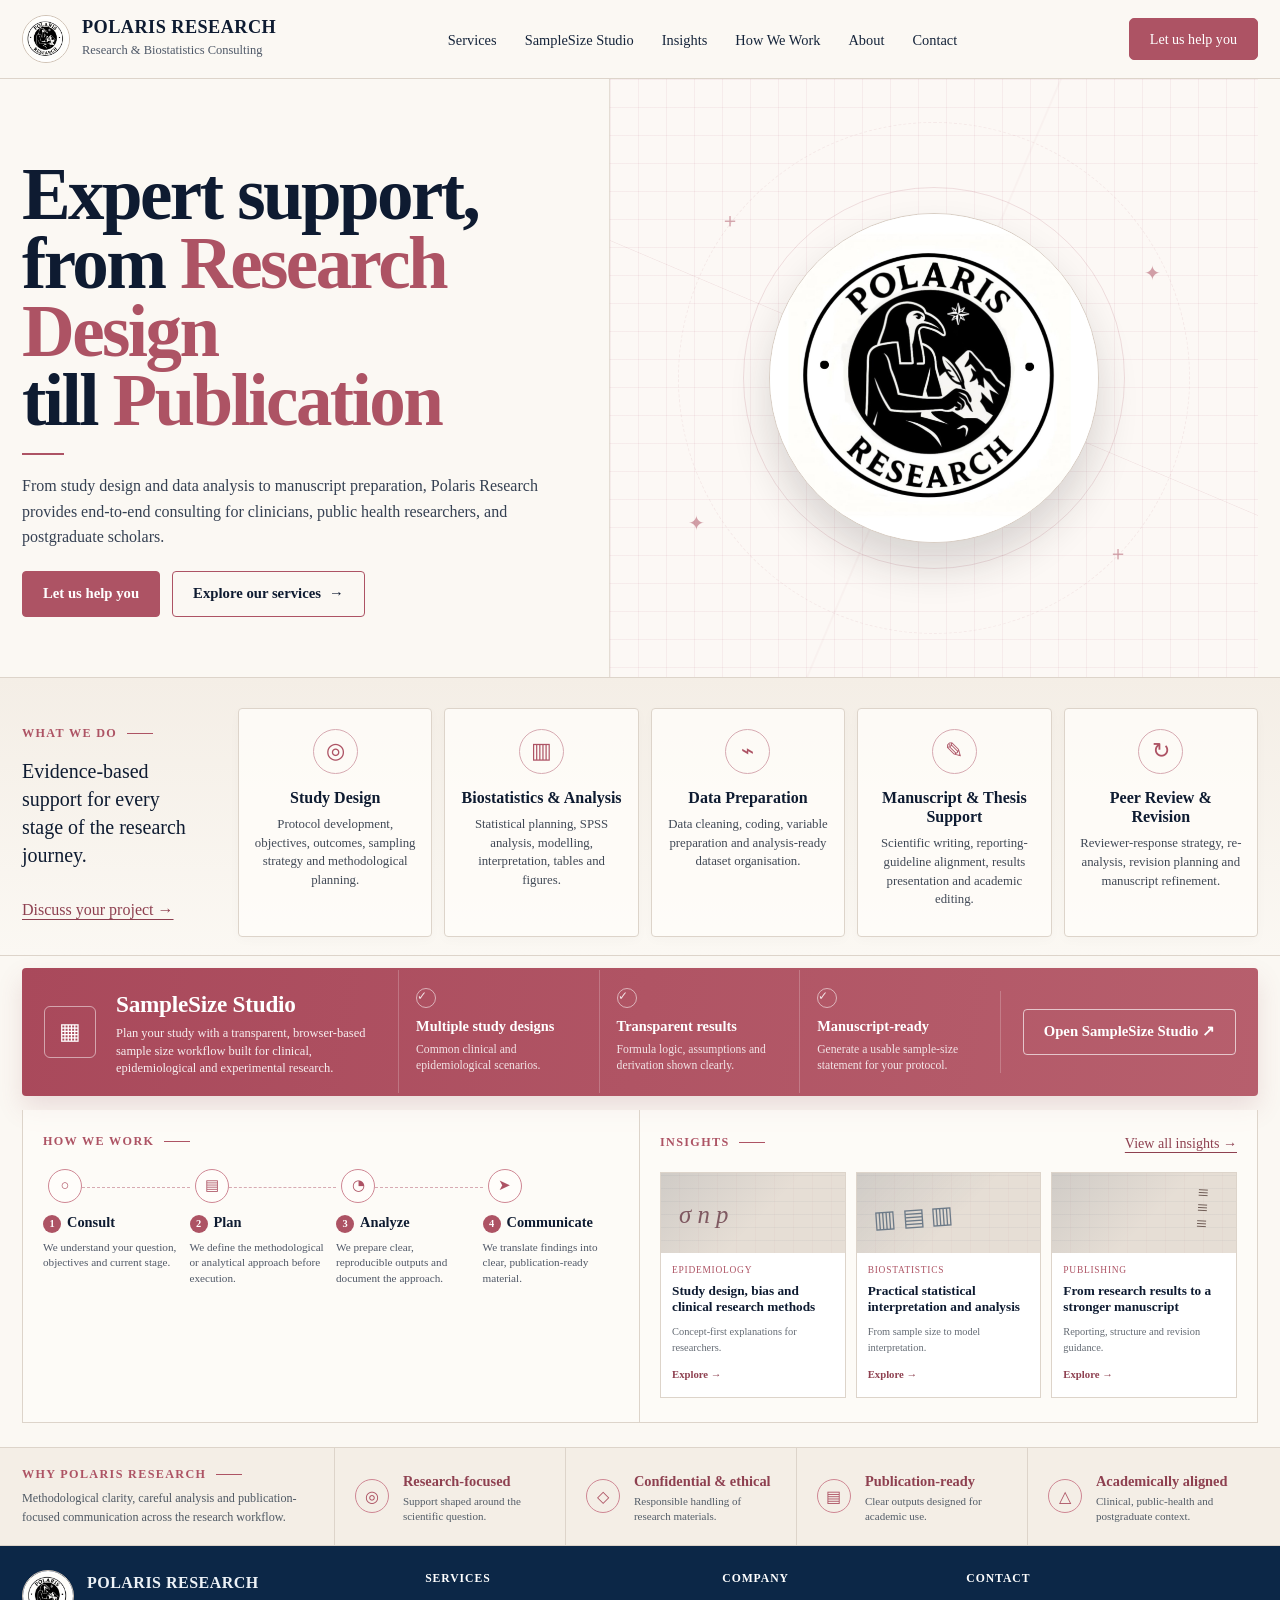
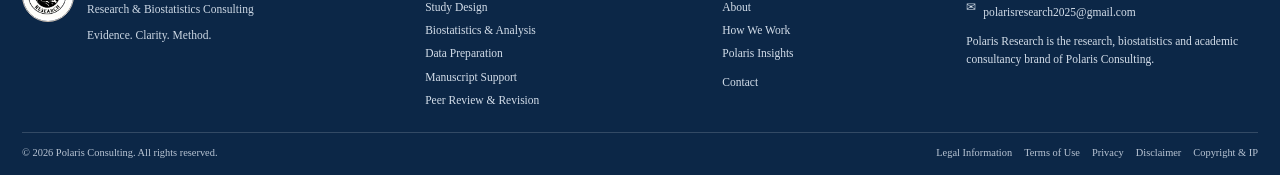
==== commit 9cd3e4ca: "Add files via upload" ====
--- a/index.html
+++ b/index.html
@@ -95,18 +95,12 @@
     <section class="hero" id="top">
       <div class="container hero-grid">
         <div class="hero-copy">
-          <div class="eyebrow">Polaris Research</div>
           <h1>Expert support,<br />from <span class="accent">Research Design</span><br />till <span class="accent">Publication</span></h1>
           <div class="hero-rule" aria-hidden="true"></div>
           <p class="hero-sub">From study design and data analysis to manuscript preparation, Polaris Research provides end-to-end consulting for clinicians, public health researchers, and postgraduate scholars.</p>
           <div class="hero-cta">
             <button class="btn btn-primary contact-trigger" type="button">Let us help you</button>
             <a class="btn btn-secondary" href="#services">Explore our services <span aria-hidden="true">→</span></a>
-          </div>
-          <div class="hero-note" aria-label="Key support areas">
-            <span>Study design &amp; protocols</span>
-            <span>Biostatistics &amp; data analysis</span>
-            <span>Manuscript support</span>
           </div>
         </div>
 
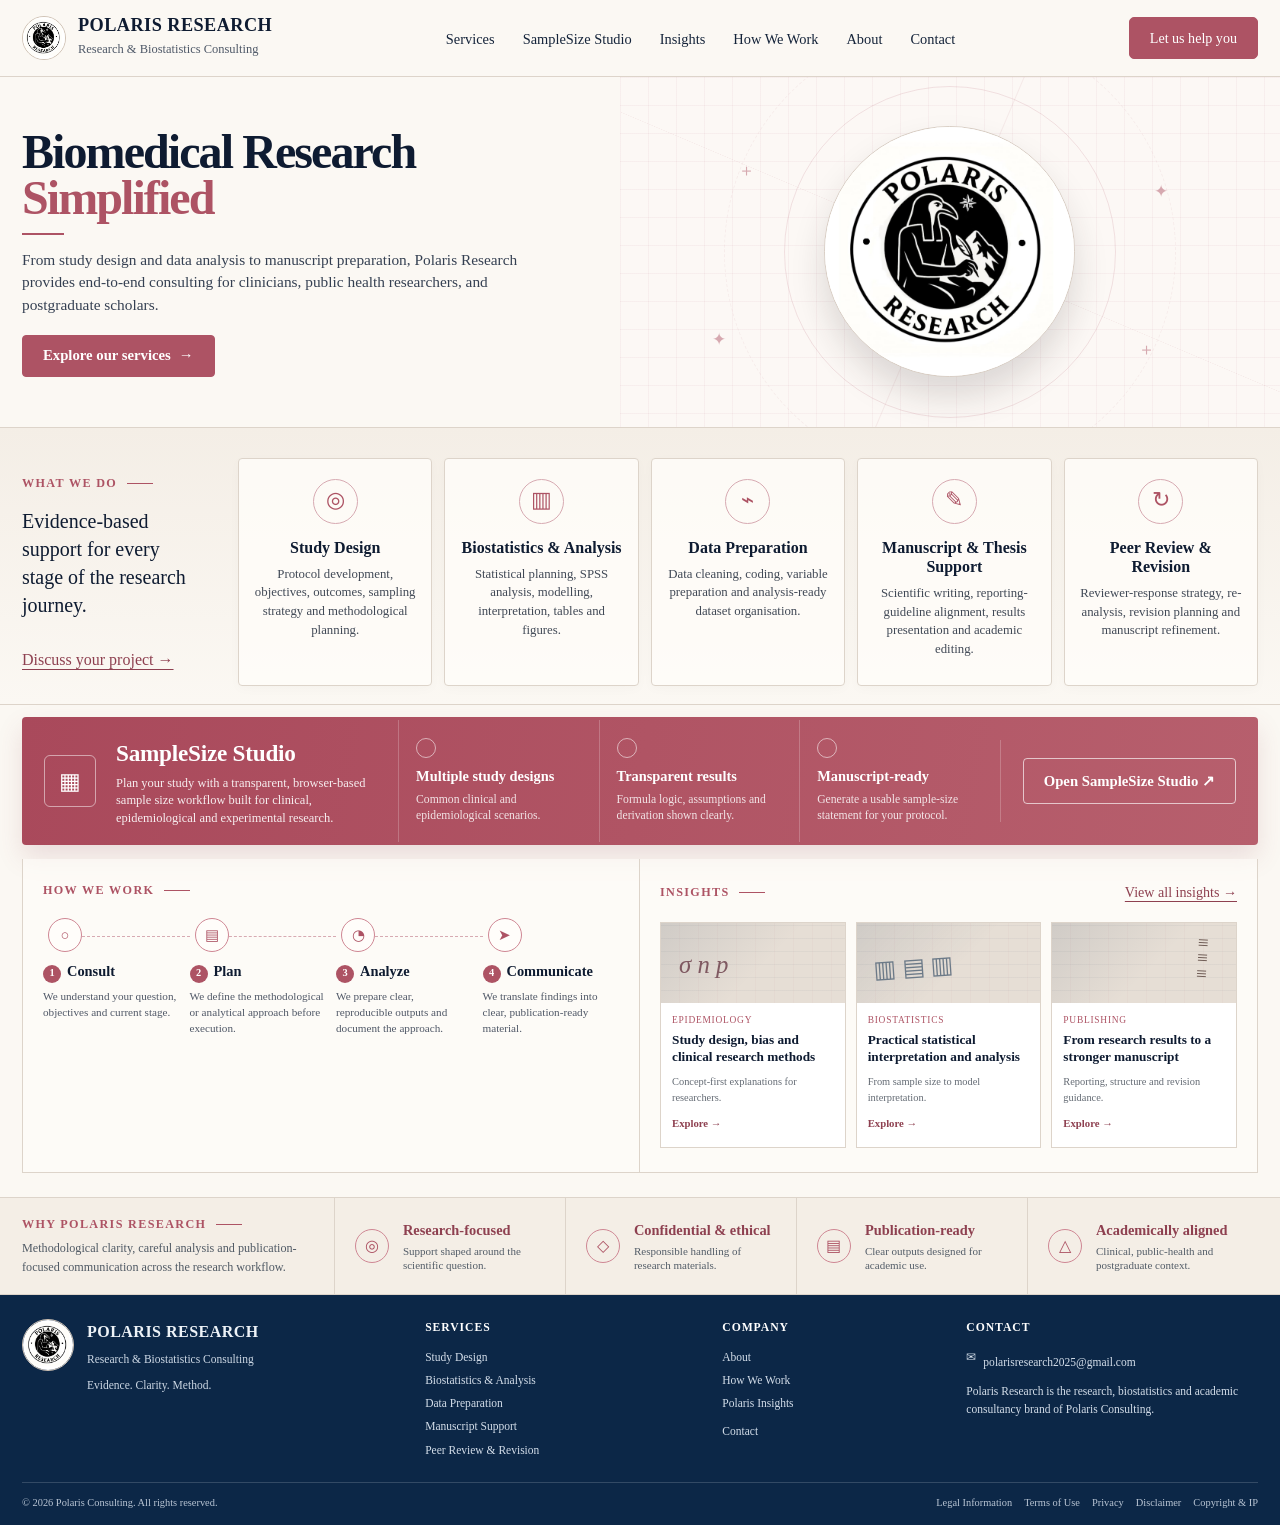
==== commit 9cfd6407: "font updated" ====
--- a/index.html
+++ b/index.html
@@ -95,12 +95,11 @@
     <section class="hero" id="top">
       <div class="container hero-grid">
         <div class="hero-copy">
-          <h1>Expert support,<br />from <span class="accent">Research Design</span><br />till <span class="accent">Publication</span></h1>
+          <h1>Biomedical Research <span class="accent">Simplified</span></h1>
           <div class="hero-rule" aria-hidden="true"></div>
           <p class="hero-sub">From study design and data analysis to manuscript preparation, Polaris Research provides end-to-end consulting for clinicians, public health researchers, and postgraduate scholars.</p>
           <div class="hero-cta">
-            <button class="btn btn-primary contact-trigger" type="button">Let us help you</button>
-            <a class="btn btn-secondary" href="#services">Explore our services <span aria-hidden="true">→</span></a>
+            <a class="btn btn-primary" href="#services">Explore our services <span aria-hidden="true">→</span></a>
           </div>
         </div>
 
@@ -163,9 +162,9 @@
               <p>Plan your study with a transparent, browser-based sample size workflow built for clinical, epidemiological and experimental research.</p>
             </div>
           </div>
-          <div class="studio-benefit"><span class="studio-check">✓</span><strong>Multiple study designs</strong><span>Common clinical and epidemiological scenarios.</span></div>
-          <div class="studio-benefit"><span class="studio-check">✓</span><strong>Transparent results</strong><span>Formula logic, assumptions and derivation shown clearly.</span></div>
-          <div class="studio-benefit"><span class="studio-check">✓</span><strong>Manuscript-ready</strong><span>Generate a usable sample-size statement for your protocol.</span></div>
+          <div class="studio-benefit"><span class="studio-check" aria-hidden="true"></span><strong>Multiple study designs</strong><span>Common clinical and epidemiological scenarios.</span></div>
+          <div class="studio-benefit"><span class="studio-check" aria-hidden="true"></span><strong>Transparent results</strong><span>Formula logic, assumptions and derivation shown clearly.</span></div>
+          <div class="studio-benefit"><span class="studio-check" aria-hidden="true"></span><strong>Manuscript-ready</strong><span>Generate a usable sample-size statement for your protocol.</span></div>
           <div class="studio-action"><a class="btn" href="https://polarisresearchconsulting.github.io/SampleSizeStudio/" target="_blank" rel="noopener">Open SampleSize Studio ↗</a></div>
         </div>
       </div>
--- a/assets/css/styles.css
+++ b/assets/css/styles.css
@@ -17,7 +17,7 @@
   --radius:12px;
   --serif:Georgia,"Times New Roman",Times,serif;
   --sans:Arial,Helvetica,sans-serif;
-  --max-width:1240px;
+  --max-width:1294px;
 }
 
 *{box-sizing:border-box}
@@ -48,9 +48,9 @@
   backdrop-filter:blur(14px);
   border-bottom:1px solid var(--line);
 }
-.nav{min-height:78px;display:grid;grid-template-columns:auto 1fr auto;align-items:center;gap:28px}
+.nav{min-height:70px;display:grid;grid-template-columns:auto 1fr auto;align-items:center;gap:28px}
 .brand{display:inline-flex;align-items:center;gap:12px;min-width:0}
-.brand-mark{width:48px;height:48px;border-radius:50%;overflow:hidden;border:1px solid var(--line-strong);background:white;flex:none}
+.brand-mark{width:44px;height:44px;border-radius:50%;overflow:hidden;border:1px solid var(--line-strong);background:white;flex:none}
 .brand-mark img{width:100%;height:100%;object-fit:cover}
 .brand-text strong{display:block;font-size:1.14rem;letter-spacing:.025em;text-transform:uppercase;line-height:1.05}
 .brand-text span{display:block;color:var(--ink-soft);font-size:.78rem;margin-top:4px}
@@ -83,25 +83,33 @@
 .section-head h2{font-size:clamp(2rem,4vw,3.3rem);line-height:1.05;margin:7px 0 0}
 .section-intro{max-width:650px;color:var(--ink-soft);margin:0}
 
-/* Hero */
-.hero{position:relative;border-bottom:1px solid var(--line);overflow:hidden}
-.hero-grid{display:grid;grid-template-columns:minmax(0,.95fr) minmax(440px,1.05fr);min-height:510px;align-items:stretch}
-.hero-copy{padding:66px 52px 60px 0;display:flex;flex-direction:column;justify-content:center;position:relative;z-index:2}
-.hero h1{font-size:clamp(3.2rem,5.7vw,5.6rem);line-height:.94;margin:16px 0 18px;max-width:760px}
+/* Hero — proportioned to the approved editorial mockup */
+.hero{position:relative;border-bottom:1px solid var(--line);overflow:hidden;background:#fbf8f3}
+.hero-grid{
+  display:grid;
+  grid-template-columns:minmax(560px,.95fr) minmax(610px,1.05fr);
+  min-height:350px;
+  align-items:stretch;
+  width:calc(100% - max(22px,calc((100vw - var(--max-width))/2)));
+  max-width:none;
+  margin-left:max(22px,calc((100vw - var(--max-width))/2));
+  margin-right:0;
+}
+.hero-copy{padding:26px 52px 24px 0;display:flex;flex-direction:column;justify-content:center;position:relative;z-index:2}
+.hero h1{font-size:clamp(3rem,3.7vw,3.55rem);line-height:.96;margin:0 0 12px;max-width:650px;letter-spacing:-.04em}
 .hero h1 .accent{color:var(--rose)}
-.hero-rule{width:42px;height:2px;background:var(--rose);margin:0 0 18px}
-.hero-sub{max-width:680px;color:#354052;font-size:1rem;margin:0 0 22px}
+.hero-rule{width:42px;height:2px;background:var(--rose);margin:0 0 14px}
+.hero-sub{max-width:620px;color:#354052;font-size:.96rem;line-height:1.48;margin:0 0 18px}
 .hero-cta{display:flex;gap:12px;flex-wrap:wrap}
-.hero-note{margin-top:22px;color:#656b74;font-size:.8rem;display:flex;gap:10px;flex-wrap:wrap}
-.hero-note span+span::before{content:"·";margin-right:10px;color:var(--rose)}
-.hero-visual{position:relative;display:grid;place-items:center;min-height:510px;border-left:1px solid color-mix(in srgb,var(--line) 75%,transparent);background-color:#fcf8f5;background-image:linear-gradient(rgba(173,83,100,.07) 1px,transparent 1px),linear-gradient(90deg,rgba(173,83,100,.07) 1px,transparent 1px);background-size:28px 28px;overflow:hidden}
-.hero-visual::before,.hero-visual::after{content:"";position:absolute;border:1px solid rgba(173,83,100,.17);border-radius:50%;width:380px;height:380px}
-.hero-visual::after{width:510px;height:510px;border-style:dashed;opacity:.55}
-.drafting-cross{position:absolute;inset:0;background:linear-gradient(90deg,transparent 49.9%,rgba(173,83,100,.11) 50%,transparent 50.1%),linear-gradient(transparent 49.9%,rgba(173,83,100,.11) 50%,transparent 50.1%);transform:rotate(23deg) scale(1.2);pointer-events:none}
-.hero-logo{width:min(330px,58%);aspect-ratio:1;border-radius:50%;overflow:hidden;background:white;border:1px solid #d8cdc3;box-shadow:0 24px 40px rgba(40,31,34,.16);position:relative;z-index:3}
+.hero-cta .btn{min-width:168px;min-height:42px}
+.hero-visual{position:relative;display:grid;place-items:center;min-height:350px;background-color:#fcf8f5;background-image:linear-gradient(rgba(173,83,100,.055) 1px,transparent 1px),linear-gradient(90deg,rgba(173,83,100,.055) 1px,transparent 1px);background-size:28px 28px;overflow:hidden}
+.hero-visual::before,.hero-visual::after{content:"";position:absolute;border:1px solid rgba(173,83,100,.15);border-radius:50%;width:330px;height:330px}
+.hero-visual::after{width:450px;height:450px;border-style:dashed;opacity:.48}
+.drafting-cross{position:absolute;inset:0;background:linear-gradient(90deg,transparent 49.9%,rgba(173,83,100,.09) 50%,transparent 50.1%),linear-gradient(transparent 49.9%,rgba(173,83,100,.09) 50%,transparent 50.1%);transform:rotate(23deg) scale(1.2);pointer-events:none}
+.hero-logo{width:min(270px,38%);min-width:238px;aspect-ratio:1;border-radius:50%;overflow:hidden;background:white;border:1px solid #d8cdc3;box-shadow:0 20px 34px rgba(40,31,34,.15);position:relative;z-index:3}
 .hero-logo img{width:100%;height:100%;object-fit:cover}
-.hero-mark{position:absolute;color:rgba(173,83,100,.55);font-size:1.25rem;z-index:2}
-.hero-mark.m1{left:17%;top:21%}.hero-mark.m2{right:15%;top:30%}.hero-mark.m3{right:20%;bottom:18%}.hero-mark.m4{left:12%;bottom:23%}
+.hero-mark{position:absolute;color:rgba(173,83,100,.48);font-size:1.08rem;z-index:2}
+.hero-mark.m1{left:18%;top:23%}.hero-mark.m2{right:17%;top:29%}.hero-mark.m3{right:19%;bottom:18%}.hero-mark.m4{left:14%;bottom:21%}
 
 /* What we do */
 .what-we-do{padding:30px 0 18px;background:linear-gradient(180deg,var(--paper-2),var(--paper));border-bottom:1px solid var(--line)}
@@ -192,11 +200,11 @@
 .not-found{min-height:80vh;display:grid;place-items:center;text-align:center;padding:40px}.not-found h1{font-size:clamp(3rem,8vw,6rem);margin:8px 0 14px}.not-found p{color:var(--ink-soft);margin:0 auto 22px;max-width:560px}
 
 @media (max-width:1100px){
-  .nav-links{gap:18px}.hero-grid{grid-template-columns:1fr .85fr}.hero-copy{padding-right:34px}.services-layout{grid-template-columns:1fr}.services-intro{display:grid;grid-template-columns:1fr auto;align-items:end}.services-intro h2{max-width:520px}.services-grid{grid-template-columns:repeat(3,1fr)}.studio-panel{grid-template-columns:1.25fr repeat(2,.8fr) auto}.studio-benefit:nth-of-type(4){display:none}.lower-grid{grid-template-columns:1fr}.process-panel{border-right:0;border-bottom:1px solid var(--line)}.trust-grid{grid-template-columns:1.2fr repeat(2,1fr)}.trust-item:nth-child(4),.trust-item:nth-child(5){border-top:1px solid var(--line)}.footer-main{grid-template-columns:1.4fr 1fr 1fr}.footer-col:last-child{grid-column:1/-1;border-top:1px solid rgba(255,255,255,.13);padding-top:14px;display:grid;grid-template-columns:repeat(2,minmax(0,1fr));gap:0 30px}.article-layout{grid-template-columns:minmax(0,760px)}.article-sidebar{display:none}
+  .nav-links{gap:18px}.hero-grid{grid-template-columns:1fr .85fr;width:min(var(--max-width),calc(100% - 44px));margin:0 auto;max-width:var(--max-width)}.hero-copy{padding-right:34px}.services-layout{grid-template-columns:1fr}.services-intro{display:grid;grid-template-columns:1fr auto;align-items:end}.services-intro h2{max-width:520px}.services-grid{grid-template-columns:repeat(3,1fr)}.studio-panel{grid-template-columns:1.25fr repeat(2,.8fr) auto}.studio-benefit:nth-of-type(4){display:none}.lower-grid{grid-template-columns:1fr}.process-panel{border-right:0;border-bottom:1px solid var(--line)}.trust-grid{grid-template-columns:1.2fr repeat(2,1fr)}.trust-item:nth-child(4),.trust-item:nth-child(5){border-top:1px solid var(--line)}.footer-main{grid-template-columns:1.4fr 1fr 1fr}.footer-col:last-child{grid-column:1/-1;border-top:1px solid rgba(255,255,255,.13);padding-top:14px;display:grid;grid-template-columns:repeat(2,minmax(0,1fr));gap:0 30px}.article-layout{grid-template-columns:minmax(0,760px)}.article-sidebar{display:none}
 }
 
 @media (max-width:820px){
-  .container{width:min(100% - 30px,var(--max-width))}.nav{grid-template-columns:1fr auto;min-height:70px}.nav-links,.nav-actions .header-cta{display:none}.menu-btn{display:inline-grid;place-items:center}.mobile-menu.open{display:block}.brand-text strong{font-size:1rem}.brand-text span{font-size:.7rem}.brand-mark{width:43px;height:43px}.hero-grid{grid-template-columns:1fr}.hero-copy{padding:48px 0 36px}.hero-visual{min-height:370px;border-left:0;border-top:1px solid var(--line)}.hero h1{font-size:clamp(3rem,11vw,4.6rem)}.services-grid{grid-template-columns:repeat(2,1fr)}.studio-panel{grid-template-columns:1fr 1fr}.studio-brand{grid-column:1/-1}.studio-benefit{border-top:1px solid rgba(255,255,255,.2)}.studio-benefit:nth-of-type(4){display:block}.studio-action{grid-column:1/-1;border-top:1px solid rgba(255,255,255,.2);border-left:0}.studio-action .btn{width:100%}.insights-grid{grid-template-columns:1fr}.insight-card{display:grid;grid-template-columns:130px 1fr}.insight-thumb{height:100%}.trust-grid{grid-template-columns:1fr 1fr}.trust-intro{grid-column:1/-1}.trust-item{border-top:1px solid var(--line)}.footer-main{grid-template-columns:1fr 1fr}.footer-brand{grid-column:1/-1}.footer-col:last-child{grid-column:1/-1;display:block}.blog-hero-grid{grid-template-columns:1fr}.blog-library-grid{grid-template-columns:1fr 1fr}
+  .container{width:min(100% - 30px,var(--max-width))}.nav{grid-template-columns:1fr auto;min-height:70px}.nav-links,.nav-actions .header-cta{display:none}.menu-btn{display:inline-grid;place-items:center}.mobile-menu.open{display:block}.brand-text strong{font-size:1rem}.brand-text span{font-size:.7rem}.brand-mark{width:43px;height:43px}.hero-grid{grid-template-columns:1fr;width:min(100% - 30px,var(--max-width));margin:0 auto}.hero-copy{padding:48px 0 36px}.hero-visual{min-height:370px;border-left:0;border-top:1px solid var(--line)}.hero h1{font-size:clamp(3rem,11vw,4.6rem)}.services-grid{grid-template-columns:repeat(2,1fr)}.studio-panel{grid-template-columns:1fr 1fr}.studio-brand{grid-column:1/-1}.studio-benefit{border-top:1px solid rgba(255,255,255,.2)}.studio-benefit:nth-of-type(4){display:block}.studio-action{grid-column:1/-1;border-top:1px solid rgba(255,255,255,.2);border-left:0}.studio-action .btn{width:100%}.insights-grid{grid-template-columns:1fr}.insight-card{display:grid;grid-template-columns:130px 1fr}.insight-thumb{height:100%}.trust-grid{grid-template-columns:1fr 1fr}.trust-intro{grid-column:1/-1}.trust-item{border-top:1px solid var(--line)}.footer-main{grid-template-columns:1fr 1fr}.footer-brand{grid-column:1/-1}.footer-col:last-child{grid-column:1/-1;display:block}.blog-hero-grid{grid-template-columns:1fr}.blog-library-grid{grid-template-columns:1fr 1fr}
 }
 
 @media (max-width:560px){
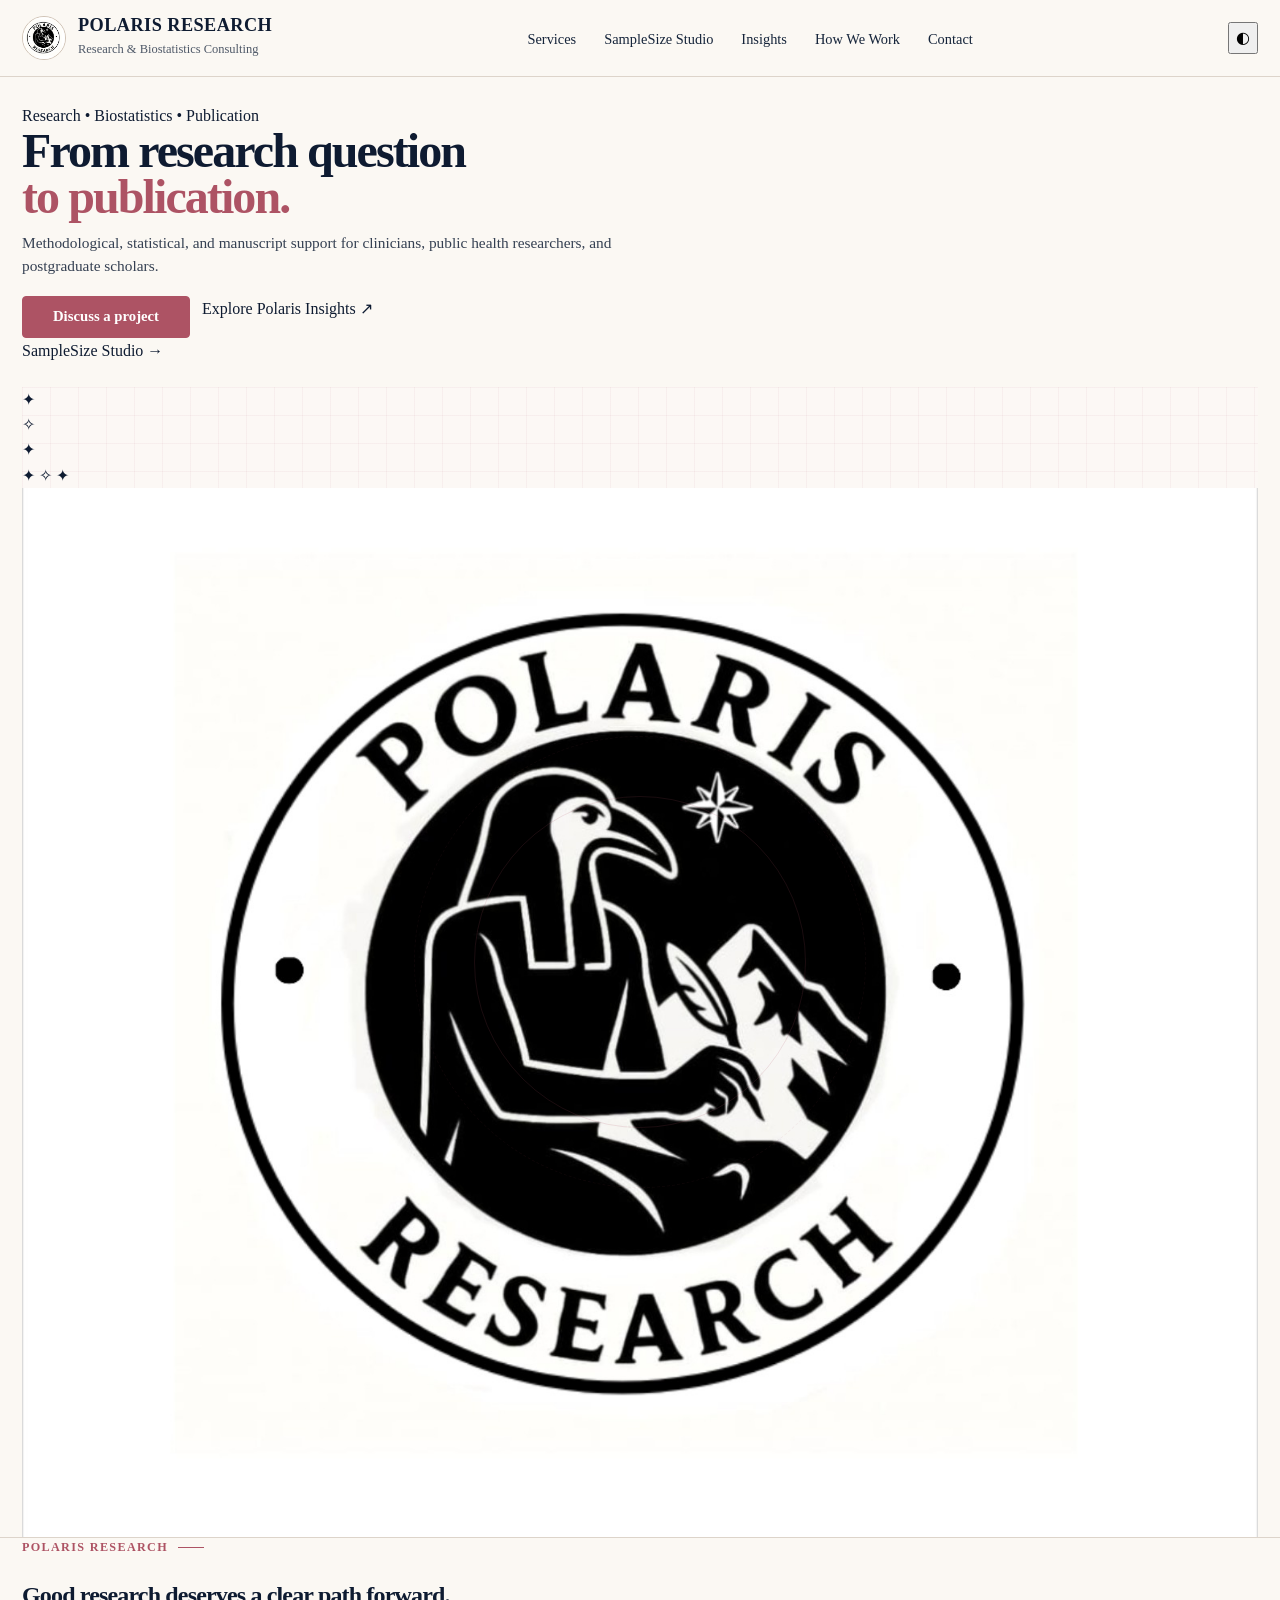
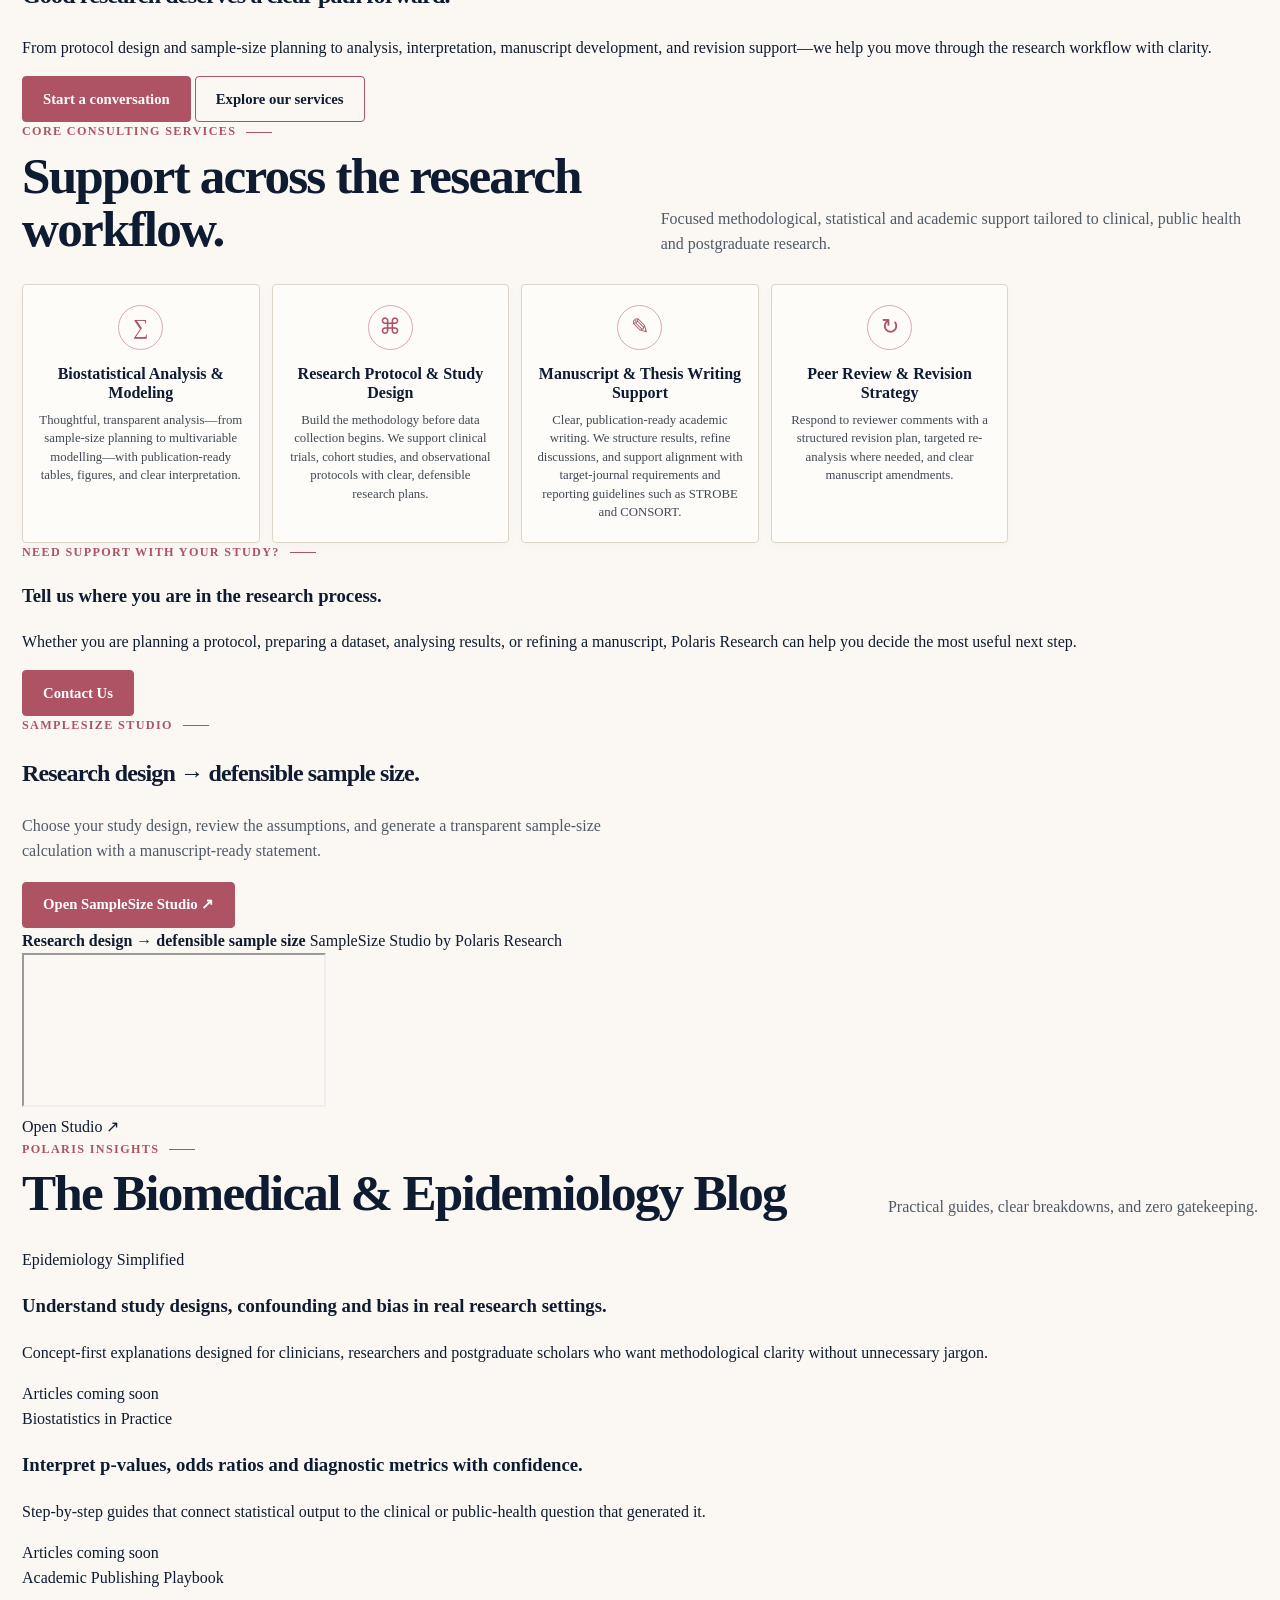
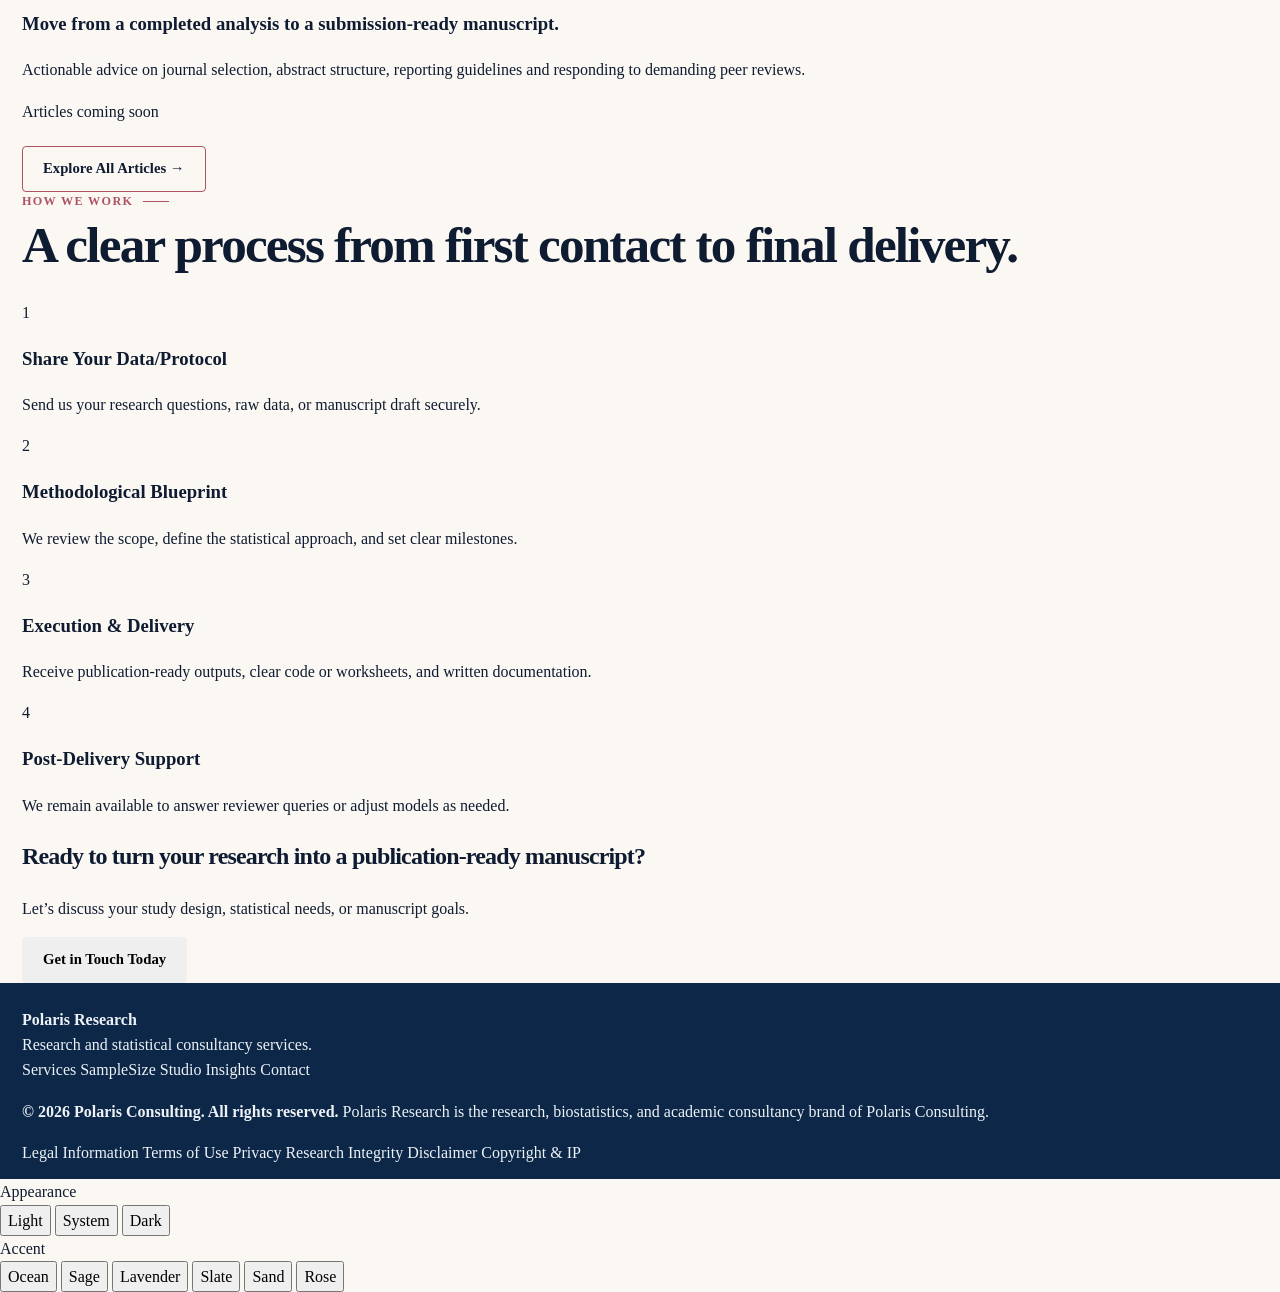
==== commit 11fa7801: "version 5.1 new website interface" ====
--- a/index.html
+++ b/index.html
@@ -4,23 +4,28 @@
   <meta charset="UTF-8" />
   <meta name="viewport" content="width=device-width, initial-scale=1.0" />
   <meta name="description" content="Polaris Research provides end-to-end research design, biostatistics, data analysis, manuscript and thesis support for clinicians, public health researchers and postgraduate scholars." />
-  <meta name="theme-color" content="#0c2747" />
+  <meta name="theme-color" content="#0b1220" />
   <meta name="robots" content="index,follow" />
   <link rel="icon" href="assets/images/polaris-logo.jpg" />
-  <link rel="canonical" href="https://polarisresearchconsulting.github.io/" />
+  <link rel="preconnect" href="https://polarisresearchconsulting.com" crossorigin />
+    <link rel="canonical" href="https://polarisresearchconsulting.com/" />
   <meta property="og:type" content="website" />
   <meta property="og:site_name" content="Polaris Research" />
   <meta property="og:title" content="Polaris Research | Research & Biostatistics Consulting" />
   <meta property="og:description" content="End-to-end research design, biostatistics, data analysis, manuscript and thesis support for clinicians, public health researchers and postgraduate scholars." />
-  <meta property="og:url" content="https://polarisresearchconsulting.github.io/" />
-  <meta property="og:image" content="https://polarisresearchconsulting.github.io/assets/images/polaris-logo.jpg" />
+  <meta property="og:url" content="https://polarisresearchconsulting.com/" />
+  <meta property="og:image" content="https://polarisresearchconsulting.com/assets/images/polaris-logo.jpg" />
   <meta name="twitter:card" content="summary" />
   <meta name="twitter:title" content="Polaris Research | Research & Biostatistics Consulting" />
   <meta name="twitter:description" content="End-to-end research design, biostatistics, data analysis, manuscript and thesis support." />
-  <meta name="twitter:image" content="https://polarisresearchconsulting.github.io/assets/images/polaris-logo.jpg" />
+  <meta name="twitter:image" content="https://polarisresearchconsulting.com/assets/images/polaris-logo.jpg" />
+    <!-- Google Search Console verification meta tag can be added here when available. -->
   <title>Polaris Research | Research & Biostatistics Consulting</title>
+
+    <link rel="preconnect" href="https://fonts.googleapis.com" />
+  <link rel="preconnect" href="https://fonts.gstatic.com" crossorigin />
+  <link href="https://fonts.googleapis.com/css2?family=Montserrat:wght@400;500;600;700;800;900&display=swap" rel="stylesheet" />
   <link rel="stylesheet" href="assets/css/styles.css" />
-  <link rel="manifest" href="site.webmanifest" />
 
   <script type="application/ld+json">
   {
@@ -28,41 +33,53 @@
     "@graph": [
       {
         "@type": "Organization",
-        "@id": "https://polarisresearchconsulting.github.io/#organization",
+        "@id": "https://polarisresearchconsulting.com/#organization",
         "name": "Polaris Research",
-        "url": "https://polarisresearchconsulting.github.io/",
-        "logo": "https://polarisresearchconsulting.github.io/assets/images/polaris-logo.jpg",
+        "url": "https://polarisresearchconsulting.com/",
+        "logo": "https://polarisresearchconsulting.com/assets/images/polaris-logo.jpg",
         "email": "polarisresearch2025@gmail.com",
         "description": "Research, biostatistics, academic writing and publication consultancy services.",
-        "parentOrganization": {"@type": "Organization","name": "Polaris Consulting"}
+        "parentOrganization": {
+          "@type": "Organization",
+          "name": "Polaris Consulting"
+        }
       },
       {
         "@type": "WebSite",
-        "@id": "https://polarisresearchconsulting.github.io/#website",
-        "url": "https://polarisresearchconsulting.github.io/",
+        "@id": "https://polarisresearchconsulting.com/#website",
+        "url": "https://polarisresearchconsulting.com/",
         "name": "Polaris Research",
-        "publisher": {"@id": "https://polarisresearchconsulting.github.io/#organization"}
+        "publisher": {
+          "@id": "https://polarisresearchconsulting.com/#organization"
+        }
       },
       {
         "@type": "Service",
-        "@id": "https://polarisresearchconsulting.github.io/#service",
+        "@id": "https://polarisresearchconsulting.com/#service",
         "name": "Polaris Research",
-        "url": "https://polarisresearchconsulting.github.io/",
+        "url": "https://polarisresearchconsulting.com/",
         "description": "Research design, biostatistical analysis, manuscript and thesis writing support, peer-review revision strategy and research consulting.",
-        "provider": {"@id": "https://polarisresearchconsulting.github.io/#organization"}
+        "provider": {
+          "@id": "https://polarisresearchconsulting.com/#organization"
+        }
       }
     ]
   }
   </script>
+  <link rel="manifest" href="site.webmanifest" />
 </head>
+
 <body>
-  <a class="skip-link" href="#main">Skip to main content</a>
-
   <header class="site-header">
     <div class="container nav">
       <a class="brand" href="#top" aria-label="Polaris Research home">
-        <span class="brand-mark"><img src="assets/images/polaris-logo.jpg" alt="Polaris Research logo" /></span>
-        <span class="brand-text"><strong>Polaris Research</strong><span>Research &amp; Biostatistics Consulting</span></span>
+        <span class="brand-mark">
+          <img src="assets/images/polaris-logo.jpg" alt="Polaris Research logo" />
+        </span>
+        <span class="brand-text">
+          <strong>Polaris Research</strong>
+          <span>Research & Biostatistics Consulting</span>
+        </span>
       </a>
 
       <nav class="nav-links" aria-label="Primary navigation">
@@ -70,198 +87,284 @@
         <a href="#studio">SampleSize Studio</a>
         <a href="blog/">Insights</a>
         <a href="#process">How We Work</a>
-        <a href="#about">About</a>
         <a href="#" class="contact-trigger">Contact</a>
       </nav>
 
       <div class="nav-actions">
-        <button class="header-cta contact-trigger" type="button">Let us help you</button>
-        <button class="menu-btn" id="menuButton" type="button" aria-label="Open menu" aria-expanded="false" aria-controls="mobileMenu">☰</button>
-      </div>
-    </div>
-
-    <nav class="container mobile-menu" id="mobileMenu" aria-label="Mobile navigation">
+        <button class="icon-btn" id="themeButton" aria-label="Open theme settings" title="Theme settings">◐</button>
+        <button class="menu-btn" id="menuButton" aria-label="Open menu" title="Menu">☰</button>
+      </div>
+    </div>
+
+    <div class="container mobile-menu" id="mobileMenu">
       <a href="#services">Services</a>
       <a href="#studio">SampleSize Studio</a>
       <a href="blog/">Insights</a>
       <a href="#process">How We Work</a>
-      <a href="#about">About</a>
       <a href="#" class="contact-trigger">Contact</a>
-      <button class="header-cta contact-trigger" type="button">Let us help you</button>
-    </nav>
+    </div>
   </header>
 
-  <main id="main">
-    <section class="hero" id="top">
-      <div class="container hero-grid">
+  <main id="top">
+    <section class="hero hero-luxe" aria-labelledby="heroTitle">
+      <div class="container hero-luxe-inner fade-in">
         <div class="hero-copy">
-          <h1>Biomedical Research <span class="accent">Simplified</span></h1>
-          <div class="hero-rule" aria-hidden="true"></div>
-          <p class="hero-sub">From study design and data analysis to manuscript preparation, Polaris Research provides end-to-end consulting for clinicians, public health researchers, and postgraduate scholars.</p>
+          <div class="hero-kicker">Research • Biostatistics • Publication</div>
+          <h1 id="heroTitle">From research question<br /><span class="accent">to publication.</span></h1>
+          <p class="hero-sub">
+            Methodological, statistical, and manuscript support for clinicians, public health researchers, and postgraduate scholars.
+          </p>
           <div class="hero-cta">
-            <a class="btn btn-primary" href="#services">Explore our services <span aria-hidden="true">→</span></a>
-          </div>
-        </div>
-
-        <div class="hero-visual" aria-label="Polaris Research brand illustration">
-          <div class="drafting-cross" aria-hidden="true"></div>
-          <span class="hero-mark m1" aria-hidden="true">＋</span>
-          <span class="hero-mark m2" aria-hidden="true">✦</span>
-          <span class="hero-mark m3" aria-hidden="true">＋</span>
-          <span class="hero-mark m4" aria-hidden="true">✦</span>
-          <div class="hero-logo"><img src="assets/images/polaris-logo.jpg" alt="Polaris Research circular logo" /></div>
-        </div>
-      </div>
-    </section>
-
-    <section class="what-we-do" id="services">
-      <div class="container services-layout">
-        <div class="services-intro">
-          <div class="section-kicker">What we do</div>
-          <h2>Evidence-based support for every stage of the research journey.</h2>
-          <button class="text-link contact-trigger" type="button">Discuss your project →</button>
+            <button class="btn btn-primary contact-trigger">Discuss a project</button>
+            <a class="hero-text-link" href="blog/">Explore Polaris Insights <span aria-hidden="true">↗</span></a>
+          </div>
+          <a class="studio-text-link" href="https://polarisresearchconsulting.com/SampleSizeStudio/" target="_blank" rel="noopener">
+            SampleSize Studio <span aria-hidden="true">→</span>
+          </a>
+        </div>
+
+        <div class="hero-visual" aria-label="Polaris Research brand panel">
+          <div class="logo-stage">
+            <div class="orbit-ring orbit-outer" aria-hidden="true">
+              <span class="orbit-star">✦</span>
+            </div>
+            <div class="orbit-ring orbit-2" aria-hidden="true">
+              <span class="orbit-star">✧</span>
+            </div>
+            <div class="orbit-ring orbit-3" aria-hidden="true">
+              <span class="orbit-star">✦</span>
+            </div>
+            <span class="free-star s1" aria-hidden="true">✦</span>
+            <span class="free-star s2" aria-hidden="true">✧</span>
+            <span class="free-star s3" aria-hidden="true">✦</span>
+            <div class="logo-wrap">
+              <img src="assets/images/polaris-logo.jpg" alt="Polaris Research logo" />
+            </div>
+          </div>
+        </div>
+      </div>
+    </section>
+
+    <section class="scroll-cta" id="hero-cta-panel" aria-labelledby="ctaTitle">
+      <div class="container scroll-cta-inner">
+        <div class="section-kicker">Polaris Research</div>
+        <h2 id="ctaTitle">Good research deserves a clear path forward.</h2>
+        <p>
+          From protocol design and sample-size planning to analysis, interpretation, manuscript development, and revision support—we help you move through the research workflow with clarity.
+        </p>
+        <div class="scroll-cta-actions">
+          <button class="btn btn-primary contact-trigger">Start a conversation</button>
+          <a class="btn btn-secondary btn-on-dark" href="#services">Explore our services</a>
+        </div>
+      </div>
+    </section>
+
+    <section id="services">
+      <div class="container">
+        <div class="section-head">
+          <div>
+            <div class="section-kicker">Core Consulting Services</div>
+            <h2>Support across the research workflow.</h2>
+          </div>
+          <p class="section-intro">Focused methodological, statistical and academic support tailored to clinical, public health and postgraduate research.</p>
         </div>
 
         <div class="services-grid">
           <article class="service-card">
-            <div class="service-icon" aria-hidden="true">◎</div>
-            <h3>Study Design</h3>
-            <p>Protocol development, objectives, outcomes, sampling strategy and methodological planning.</p>
-          </article>
+            <div class="service-icon">∑</div>
+            <h3>Biostatistical Analysis & Modeling</h3>
+            <p>Thoughtful, transparent analysis—from sample-size planning to multivariable modelling—with publication-ready tables, figures, and clear interpretation.</p>
+          </article>
+
           <article class="service-card">
-            <div class="service-icon" aria-hidden="true">▥</div>
-            <h3>Biostatistics &amp; Analysis</h3>
-            <p>Statistical planning, SPSS analysis, modelling, interpretation, tables and figures.</p>
-          </article>
+            <div class="service-icon">⌘</div>
+            <h3>Research Protocol & Study Design</h3>
+            <p>Build the methodology before data collection begins. We support clinical trials, cohort studies, and observational protocols with clear, defensible research plans.</p>
+          </article>
+
           <article class="service-card">
-            <div class="service-icon" aria-hidden="true">⌁</div>
-            <h3>Data Preparation</h3>
-            <p>Data cleaning, coding, variable preparation and analysis-ready dataset organisation.</p>
-          </article>
+            <div class="service-icon">✎</div>
+            <h3>Manuscript & Thesis Writing Support</h3>
+            <p>Clear, publication-ready academic writing. We structure results, refine discussions, and support alignment with target-journal requirements and reporting guidelines such as STROBE and CONSORT.</p>
+          </article>
+
           <article class="service-card">
-            <div class="service-icon" aria-hidden="true">✎</div>
-            <h3>Manuscript &amp; Thesis Support</h3>
-            <p>Scientific writing, reporting-guideline alignment, results presentation and academic editing.</p>
-          </article>
-          <article class="service-card">
-            <div class="service-icon" aria-hidden="true">↻</div>
-            <h3>Peer Review &amp; Revision</h3>
-            <p>Reviewer-response strategy, re-analysis, revision planning and manuscript refinement.</p>
-          </article>
-        </div>
-      </div>
-    </section>
-
-    <section class="studio-band" id="studio">
+            <div class="service-icon">↻</div>
+            <h3>Peer Review & Revision Strategy</h3>
+            <p>Respond to reviewer comments with a structured revision plan, targeted re-analysis where needed, and clear manuscript amendments.</p>
+          </article>
+        </div>
+        <div class="services-contact">
+          <div>
+            <div class="section-kicker">Need support with your study?</div>
+            <h3>Tell us where you are in the research process.</h3>
+            <p>Whether you are planning a protocol, preparing a dataset, analysing results, or refining a manuscript, Polaris Research can help you decide the most useful next step.</p>
+          </div>
+          <button class="btn btn-primary contact-trigger">Contact Us</button>
+        </div>
+
+      </div>
+    </section>
+
+    <section id="studio">
       <div class="container">
-        <div class="studio-panel">
-          <div class="studio-brand">
-            <div class="studio-icon" aria-hidden="true">▦</div>
-            <div>
-              <h2>SampleSize Studio</h2>
-              <p>Plan your study with a transparent, browser-based sample size workflow built for clinical, epidemiological and experimental research.</p>
+        <div class="studio-shell">
+          <div>
+            <div class="section-kicker">SampleSize Studio</div>
+            <h2>Research design → defensible sample size.</h2>
+            <p class="section-intro" style="margin-top:16px;">
+              Choose your study design, review the assumptions, and generate a transparent sample-size calculation with a manuscript-ready statement.
+            </p>
+            <a class="btn btn-primary" style="margin-top:18px;" href="https://polarisresearchconsulting.com/SampleSizeStudio/" target="_blank" rel="noopener">
+              Open SampleSize Studio ↗
+            </a>
+          </div>
+
+          <div class="studio-preview" aria-label="Live preview of the SampleSize Studio landing page">
+            <div class="studio-live-frame">
+              <div class="studio-preview-fallback" aria-hidden="true">
+                <div>
+                  <strong>Research design → defensible sample size</strong>
+                  <span>SampleSize Studio by Polaris Research</span>
+                </div>
+              </div>
+              <iframe
+                src="https://polarisresearchconsulting.com/SampleSizeStudio/"
+                title="SampleSize Studio landing page preview"
+                loading="lazy"
+                tabindex="-1"
+                aria-hidden="true">
+              </iframe>
             </div>
-          </div>
-          <div class="studio-benefit"><span class="studio-check" aria-hidden="true"></span><strong>Multiple study designs</strong><span>Common clinical and epidemiological scenarios.</span></div>
-          <div class="studio-benefit"><span class="studio-check" aria-hidden="true"></span><strong>Transparent results</strong><span>Formula logic, assumptions and derivation shown clearly.</span></div>
-          <div class="studio-benefit"><span class="studio-check" aria-hidden="true"></span><strong>Manuscript-ready</strong><span>Generate a usable sample-size statement for your protocol.</span></div>
-          <div class="studio-action"><a class="btn" href="https://polarisresearchconsulting.github.io/SampleSizeStudio/" target="_blank" rel="noopener">Open SampleSize Studio ↗</a></div>
-        </div>
-      </div>
-    </section>
-
-    <section class="lower-grid-section">
-      <div class="container lower-grid">
-        <section class="process-panel" id="process" aria-labelledby="process-title">
-          <div class="panel-top"><div class="section-kicker" id="process-title">How we work</div></div>
-          <div class="process-flow">
-            <article class="process-step"><div class="process-symbol" aria-hidden="true">○</div><h3><span class="process-no">1</span>Consult</h3><p>We understand your question, objectives and current stage.</p></article>
-            <article class="process-step"><div class="process-symbol" aria-hidden="true">▤</div><h3><span class="process-no">2</span>Plan</h3><p>We define the methodological or analytical approach before execution.</p></article>
-            <article class="process-step"><div class="process-symbol" aria-hidden="true">◔</div><h3><span class="process-no">3</span>Analyze</h3><p>We prepare clear, reproducible outputs and document the approach.</p></article>
-            <article class="process-step"><div class="process-symbol" aria-hidden="true">➤</div><h3><span class="process-no">4</span>Communicate</h3><p>We translate findings into clear, publication-ready material.</p></article>
-          </div>
-        </section>
-
-        <section class="insights-panel" aria-labelledby="insights-title">
-          <div class="panel-top">
-            <div class="section-kicker" id="insights-title">Insights</div>
-            <a class="text-link" href="blog/">View all insights →</a>
-          </div>
-          <div class="insights-grid">
-            <article class="insight-card">
-              <div class="insight-thumb method" aria-hidden="true"></div>
-              <div class="insight-body"><div class="insight-label">Epidemiology</div><h3>Study design, bias and clinical research methods</h3><p>Concept-first explanations for researchers.</p><a href="blog/">Explore →</a></div>
-            </article>
-            <article class="insight-card">
-              <div class="insight-thumb chart" aria-hidden="true"></div>
-              <div class="insight-body"><div class="insight-label">Biostatistics</div><h3>Practical statistical interpretation and analysis</h3><p>From sample size to model interpretation.</p><a href="blog/">Explore →</a></div>
-            </article>
-            <article class="insight-card">
-              <div class="insight-thumb publish" aria-hidden="true"></div>
-              <div class="insight-body"><div class="insight-label">Publishing</div><h3>From research results to a stronger manuscript</h3><p>Reporting, structure and revision guidance.</p><a href="blog/">Explore →</a></div>
-            </article>
-          </div>
-        </section>
-      </div>
-    </section>
-
-    <section class="trust-strip" id="about">
-      <div class="container trust-grid">
-        <div class="trust-intro">
-          <div class="section-kicker">Why Polaris Research</div>
-          <p>Methodological clarity, careful analysis and publication-focused communication across the research workflow.</p>
-        </div>
-        <div class="trust-item"><div class="trust-icon" aria-hidden="true">◎</div><div><strong>Research-focused</strong><span>Support shaped around the scientific question.</span></div></div>
-        <div class="trust-item"><div class="trust-icon" aria-hidden="true">◇</div><div><strong>Confidential &amp; ethical</strong><span>Responsible handling of research materials.</span></div></div>
-        <div class="trust-item"><div class="trust-icon" aria-hidden="true">▤</div><div><strong>Publication-ready</strong><span>Clear outputs designed for academic use.</span></div></div>
-        <div class="trust-item"><div class="trust-icon" aria-hidden="true">△</div><div><strong>Academically aligned</strong><span>Clinical, public-health and postgraduate context.</span></div></div>
+            <a class="studio-frame-click"
+               href="https://polarisresearchconsulting.com/SampleSizeStudio/"
+               target="_blank"
+               rel="noopener"
+               aria-label="Open SampleSize Studio"></a>
+            <div class="studio-frame-badge">Open Studio ↗</div>
+          </div>
+        </div>
+      </div>
+    </section>
+
+    <section id="insights">
+      <div class="container">
+        <div class="section-head">
+          <div>
+            <div class="section-kicker">Polaris Insights</div>
+            <h2>The Biomedical & Epidemiology Blog</h2>
+          </div>
+          <p class="section-intro">Practical guides, clear breakdowns, and zero gatekeeping.</p>
+        </div>
+
+        <div class="blog-grid">
+          <article class="blog-card">
+            <span class="category">Epidemiology Simplified</span>
+            <h3>Understand study designs, confounding and bias in real research settings.</h3>
+            <p>Concept-first explanations designed for clinicians, researchers and postgraduate scholars who want methodological clarity without unnecessary jargon.</p>
+            <span class="coming">Articles coming soon</span>
+          </article>
+
+          <article class="blog-card">
+            <span class="category">Biostatistics in Practice</span>
+            <h3>Interpret p-values, odds ratios and diagnostic metrics with confidence.</h3>
+            <p>Step-by-step guides that connect statistical output to the clinical or public-health question that generated it.</p>
+            <span class="coming">Articles coming soon</span>
+          </article>
+
+          <article class="blog-card">
+            <span class="category">Academic Publishing Playbook</span>
+            <h3>Move from a completed analysis to a submission-ready manuscript.</h3>
+            <p>Actionable advice on journal selection, abstract structure, reporting guidelines and responding to demanding peer reviews.</p>
+            <span class="coming">Articles coming soon</span>
+          </article>
+        </div>
+
+        <div style="margin-top:22px;">
+          <a class="btn btn-secondary" href="blog/">Explore All Articles →</a>
+        </div>
+      </div>
+    </section>
+
+    <section id="process">
+      <div class="container">
+        <div class="section-head">
+          <div>
+            <div class="section-kicker">How We Work</div>
+            <h2>A clear process from first contact to final delivery.</h2>
+          </div>
+        </div>
+
+        <div class="work-grid">
+          <article class="work-card">
+            <div class="step-no">1</div>
+            <h3>Share Your Data/Protocol</h3>
+            <p>Send us your research questions, raw data, or manuscript draft securely.</p>
+          </article>
+
+          <article class="work-card">
+            <div class="step-no">2</div>
+            <h3>Methodological Blueprint</h3>
+            <p>We review the scope, define the statistical approach, and set clear milestones.</p>
+          </article>
+
+          <article class="work-card">
+            <div class="step-no">3</div>
+            <h3>Execution & Delivery</h3>
+            <p>Receive publication-ready outputs, clear code or worksheets, and written documentation.</p>
+          </article>
+
+          <article class="work-card">
+            <div class="step-no">4</div>
+            <h3>Post-Delivery Support</h3>
+            <p>We remain available to answer reviewer queries or adjust models as needed.</p>
+          </article>
+        </div>
+      </div>
+    </section>
+
+    <section>
+      <div class="container">
+        <div class="final-cta">
+          <h2>Ready to turn your research into a publication-ready manuscript?</h2>
+          <p>Let’s discuss your study design, statistical needs, or manuscript goals.</p>
+          <button class="btn contact-trigger">Get in Touch Today</button>
+        </div>
       </div>
     </section>
   </main>
 
   <footer>
     <div class="container">
-      <div class="footer-main">
+      <div class="footer-grid">
         <div>
-          <div class="footer-brand">
-            <span class="brand-mark"><img src="assets/images/polaris-logo.jpg" alt="" /></span>
-            <div><strong>Polaris Research</strong><span>Research &amp; Biostatistics Consulting</span><div class="footer-tagline">Evidence. Clarity. Method.</div></div>
-          </div>
-        </div>
-        <div class="footer-col">
-          <h3>Services</h3>
-          <a href="#services">Study Design</a>
-          <a href="#services">Biostatistics &amp; Analysis</a>
-          <a href="#services">Data Preparation</a>
-          <a href="#services">Manuscript Support</a>
-          <a href="#services">Peer Review &amp; Revision</a>
-        </div>
-        <div class="footer-col">
-          <h3>Company</h3>
-          <a href="#about">About</a>
-          <a href="#process">How We Work</a>
-          <a href="blog/">Polaris Insights</a>
-          <button class="text-link contact-trigger" type="button">Contact</button>
-        </div>
-        <div class="footer-col">
-          <h3>Contact</h3>
-          <div class="footer-contact-row"><span aria-hidden="true">✉</span><a href="mailto:polarisresearch2025@gmail.com">polarisresearch2025@gmail.com</a></div>
-          <span>Polaris Research is the research, biostatistics and academic consultancy brand of Polaris Consulting.</span>
-        </div>
-      </div>
-      <div class="footer-bottom">
-        <span>© 2026 Polaris Consulting. All rights reserved.</span>
-        <div class="footer-legal" aria-label="Legal information">
+          <strong style="color:var(--text);">Polaris Research</strong><br />
+          <span>Research and statistical consultancy services.</span>
+        </div>
+        <div class="footer-links">
+          <a href="#services">Services</a>
+          <a href="#studio">SampleSize Studio</a>
+          <a href="blog/">Insights</a>
+          <a href="#" class="contact-trigger">Contact</a>
+        </div>
+      </div>
+
+      <div class="legal-band">
+        <div class="legal-copy">
+          <p><strong style="color:var(--text);">© 2026 Polaris Consulting. All rights reserved.</strong> Polaris Research is the research, biostatistics, and academic consultancy brand of Polaris Consulting.</p>
+        </div>
+
+        <div class="legal-links" aria-label="Legal and policy information">
           <a href="#" class="legal-trigger" data-legal-target="legal-information">Legal Information</a>
           <a href="#" class="legal-trigger" data-legal-target="terms-of-use">Terms of Use</a>
           <a href="#" class="legal-trigger" data-legal-target="privacy">Privacy</a>
+          <a href="#" class="legal-trigger" data-legal-target="research-integrity">Research Integrity</a>
           <a href="#" class="legal-trigger" data-legal-target="disclaimer">Disclaimer</a>
           <a href="#" class="legal-trigger" data-legal-target="copyright-ip">Copyright &amp; IP</a>
         </div>
       </div>
     </div>
   </footer>
-
 
 
   <div class="legal-modal" id="legalModal" aria-hidden="true">
@@ -396,16 +499,38 @@
     </div>
   </div>
 
+  <div class="theme-panel" id="themePanel" aria-hidden="true">
+    <div class="theme-title">Appearance</div>
+    <div class="theme-options" id="modeOptions">
+      <button class="theme-chip" data-mode="light">Light</button>
+      <button class="theme-chip" data-mode="system">System</button>
+      <button class="theme-chip" data-mode="dark">Dark</button>
+    </div>
+
+    <div class="theme-title">Accent</div>
+    <div class="theme-options" id="accentOptions">
+      <button class="theme-chip" data-accent="ocean">Ocean</button>
+      <button class="theme-chip" data-accent="sage">Sage</button>
+      <button class="theme-chip" data-accent="lavender">Lavender</button>
+      <button class="theme-chip" data-accent="slate">Slate</button>
+      <button class="theme-chip" data-accent="sand">Sand</button>
+      <button class="theme-chip" data-accent="rose">Rose</button>
+    </div>
+  </div>
+
   <div class="contact-modal" id="contactModal" aria-hidden="true">
     <div class="contact-card" role="dialog" aria-modal="true" aria-labelledby="contactTitle">
-      <button class="close-modal" id="closeModal" type="button" aria-label="Close contact options">×</button>
-      <div class="section-kicker">Contact</div>
-      <h3 id="contactTitle">Tell us about your research.</h3>
-      <p>Email Polaris Research to discuss your study design, statistical analysis, data preparation or manuscript requirements.</p>
+      <button class="close-modal" id="closeModal" aria-label="Close contact options">×</button>
+      <h3 id="contactTitle">Contact Polaris Research</h3>
+      <p>Email us to discuss your research, biostatistics, or manuscript requirements.</p>
+
       <div class="contact-options">
         <a class="contact-option" href="mailto:polarisresearch2025@gmail.com">
-          <div><strong>Email</strong><span>polarisresearch2025@gmail.com</span></div>
-          <span class="contact-arrow" aria-hidden="true">→</span>
+          <div>
+            <strong>Email</strong>
+            <span>polarisresearch2025@gmail.com</span>
+          </div>
+          <span class="contact-arrow">→</span>
         </a>
       </div>
     </div>
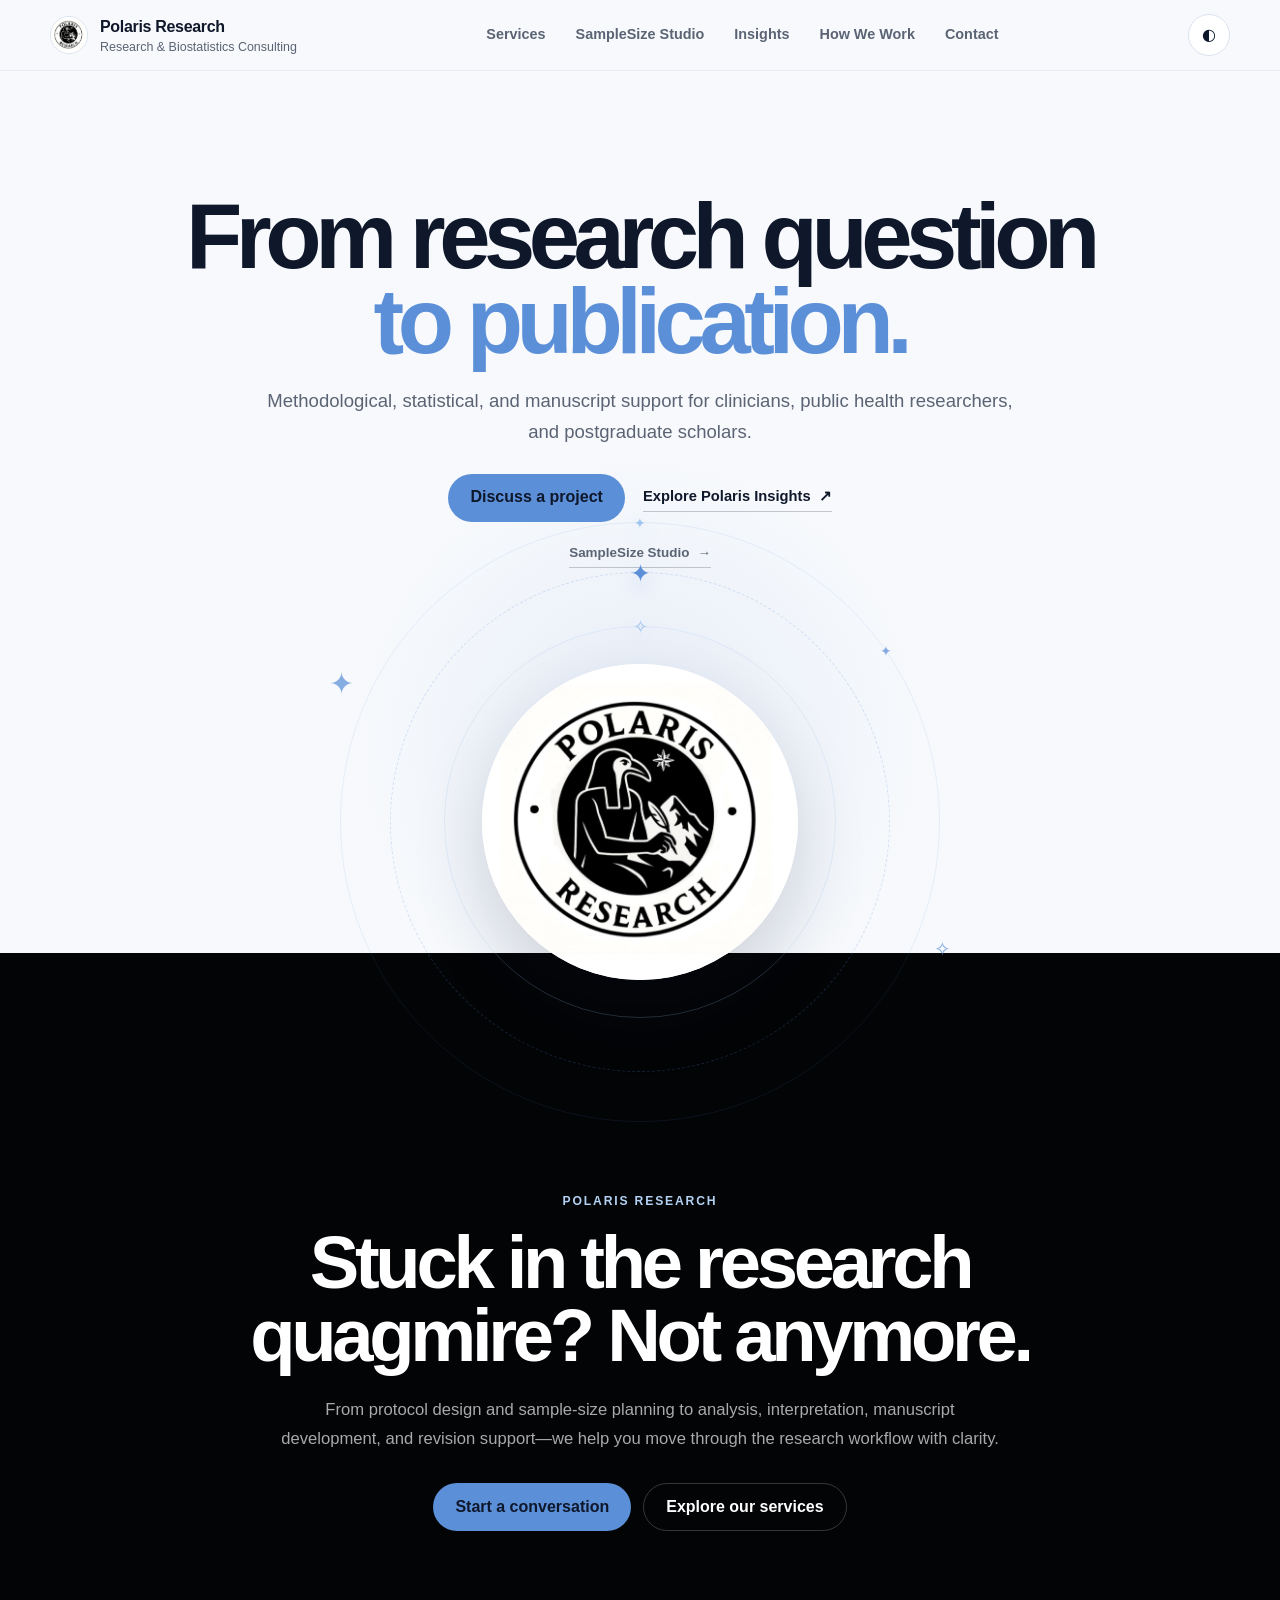
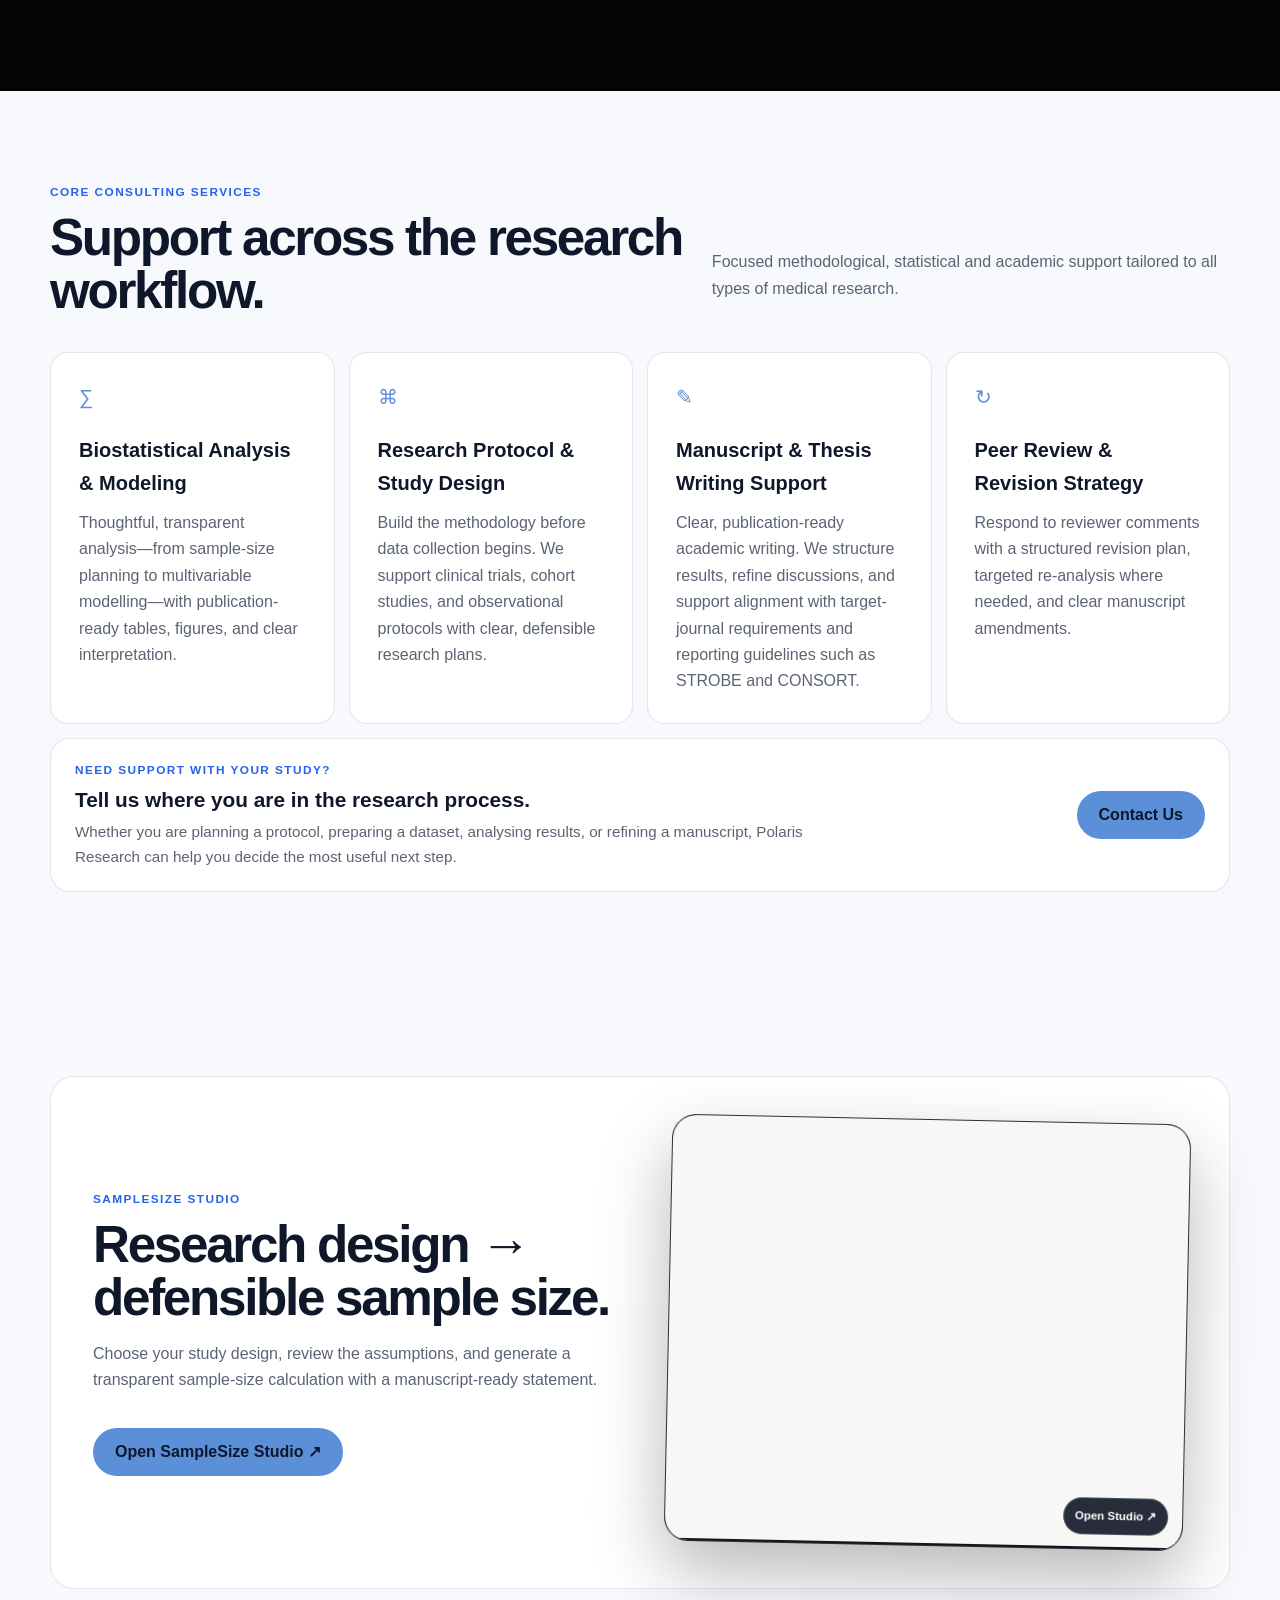
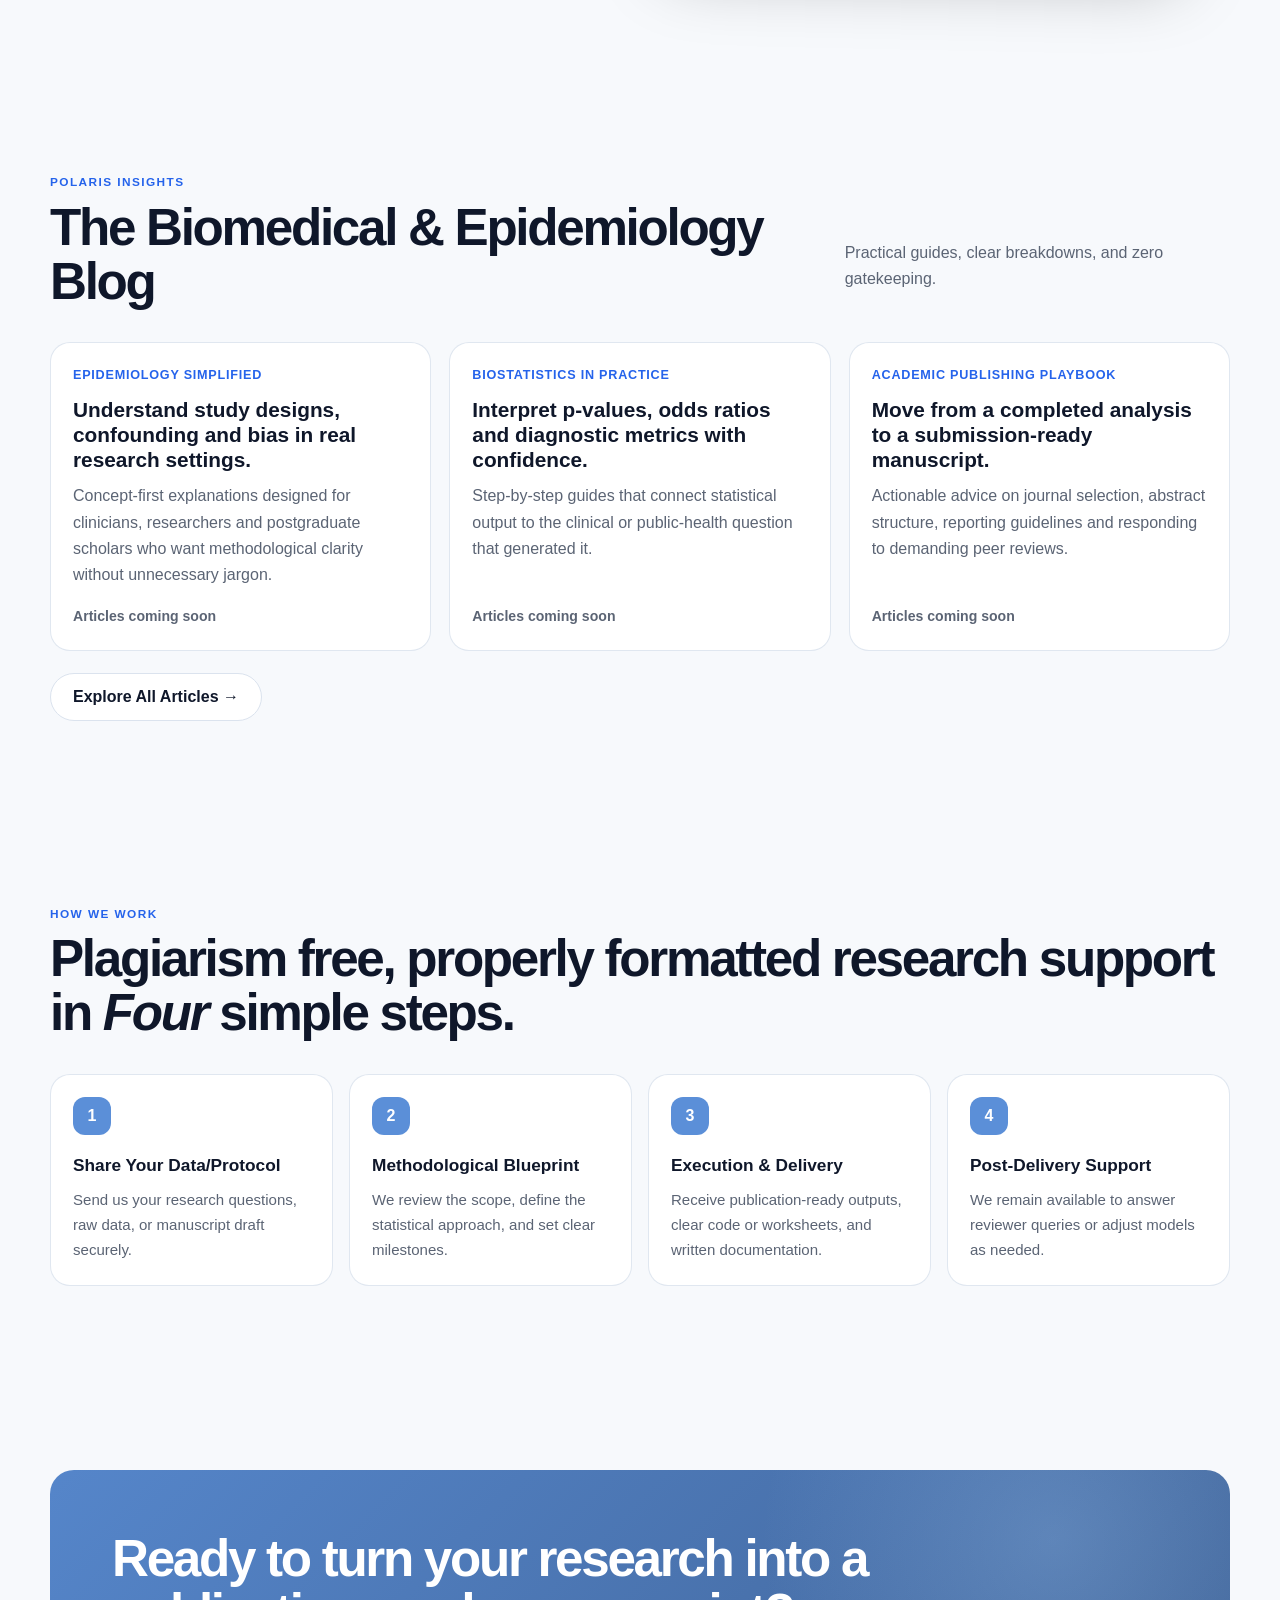
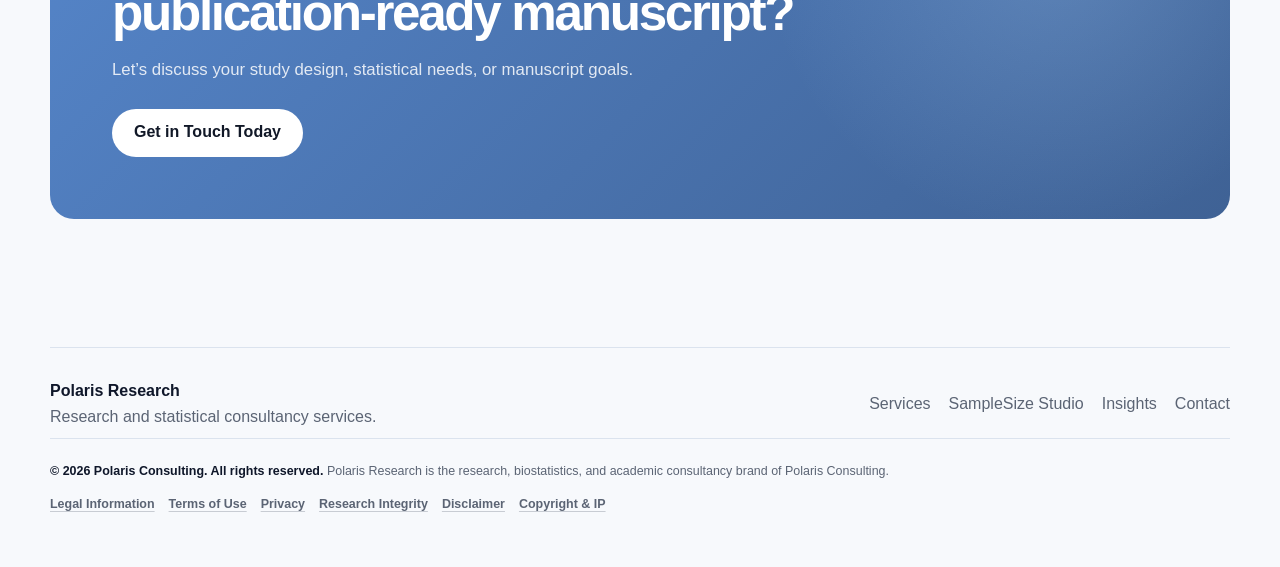
==== commit af551681: "Typography update v 5.2" ====
--- a/index.html
+++ b/index.html
@@ -21,11 +21,7 @@
   <meta name="twitter:image" content="https://polarisresearchconsulting.com/assets/images/polaris-logo.jpg" />
     <!-- Google Search Console verification meta tag can be added here when available. -->
   <title>Polaris Research | Research & Biostatistics Consulting</title>
-
-    <link rel="preconnect" href="https://fonts.googleapis.com" />
-  <link rel="preconnect" href="https://fonts.gstatic.com" crossorigin />
-  <link href="https://fonts.googleapis.com/css2?family=Montserrat:wght@400;500;600;700;800;900&display=swap" rel="stylesheet" />
-  <link rel="stylesheet" href="assets/css/styles.css" />
+<link rel="stylesheet" href="assets/css/styles.css" />
 
   <script type="application/ld+json">
   {
@@ -109,8 +105,7 @@
     <section class="hero hero-luxe" aria-labelledby="heroTitle">
       <div class="container hero-luxe-inner fade-in">
         <div class="hero-copy">
-          <div class="hero-kicker">Research • Biostatistics • Publication</div>
-          <h1 id="heroTitle">From research question<br /><span class="accent">to publication.</span></h1>
+<h1 id="heroTitle">From research question<br /><span class="accent">to publication.</span></h1>
           <p class="hero-sub">
             Methodological, statistical, and manuscript support for clinicians, public health researchers, and postgraduate scholars.
           </p>
@@ -148,7 +143,7 @@
     <section class="scroll-cta" id="hero-cta-panel" aria-labelledby="ctaTitle">
       <div class="container scroll-cta-inner">
         <div class="section-kicker">Polaris Research</div>
-        <h2 id="ctaTitle">Good research deserves a clear path forward.</h2>
+        <h2 id="ctaTitle">Stuck in the research quagmire? Not anymore.</h2>
         <p>
           From protocol design and sample-size planning to analysis, interpretation, manuscript development, and revision support—we help you move through the research workflow with clarity.
         </p>
@@ -166,35 +161,35 @@
             <div class="section-kicker">Core Consulting Services</div>
             <h2>Support across the research workflow.</h2>
           </div>
-          <p class="section-intro">Focused methodological, statistical and academic support tailored to clinical, public health and postgraduate research.</p>
+          <p class="section-intro">Focused methodological, statistical and academic support tailored to all types of medical research.</p>
         </div>
 
         <div class="services-grid">
-          <article class="service-card">
+          <a class="service-card service-card-link" href="#services-contact" aria-label="Contact Polaris Research about biostatistical analysis and modeling">
             <div class="service-icon">∑</div>
             <h3>Biostatistical Analysis & Modeling</h3>
             <p>Thoughtful, transparent analysis—from sample-size planning to multivariable modelling—with publication-ready tables, figures, and clear interpretation.</p>
-          </article>
-
-          <article class="service-card">
+          </a>
+
+          <a class="service-card service-card-link" href="#services-contact" aria-label="Contact Polaris Research about research protocol and study design">
             <div class="service-icon">⌘</div>
             <h3>Research Protocol & Study Design</h3>
             <p>Build the methodology before data collection begins. We support clinical trials, cohort studies, and observational protocols with clear, defensible research plans.</p>
-          </article>
-
-          <article class="service-card">
+          </a>
+
+          <a class="service-card service-card-link" href="#services-contact" aria-label="Contact Polaris Research about manuscript and thesis writing support">
             <div class="service-icon">✎</div>
             <h3>Manuscript & Thesis Writing Support</h3>
             <p>Clear, publication-ready academic writing. We structure results, refine discussions, and support alignment with target-journal requirements and reporting guidelines such as STROBE and CONSORT.</p>
-          </article>
-
-          <article class="service-card">
+          </a>
+
+          <a class="service-card service-card-link" href="#services-contact" aria-label="Contact Polaris Research about peer review and revision strategy">
             <div class="service-icon">↻</div>
             <h3>Peer Review & Revision Strategy</h3>
             <p>Respond to reviewer comments with a structured revision plan, targeted re-analysis where needed, and clear manuscript amendments.</p>
-          </article>
-        </div>
-        <div class="services-contact">
+          </a>
+        </div>
+        <div class="services-contact" id="services-contact">
           <div>
             <div class="section-kicker">Need support with your study?</div>
             <h3>Tell us where you are in the research process.</h3>
@@ -291,7 +286,7 @@
         <div class="section-head">
           <div>
             <div class="section-kicker">How We Work</div>
-            <h2>A clear process from first contact to final delivery.</h2>
+            <h2>Plagiarism free, properly formatted research support in <em>Four</em> simple steps.</h2>
           </div>
         </div>
 
--- a/assets/css/styles.css
+++ b/assets/css/styles.css
@@ -1,217 +1,1967 @@
-:root{
-  --paper:#fbf8f3;
-  --paper-2:#f4eee6;
-  --white:#fffdfa;
-  --ink:#0e1b31;
-  --ink-soft:#4f5968;
-  --rose:#ad5364;
-  --rose-dark:#8e4050;
-  --rose-soft:#f4e5e7;
-  --navy:#0c2747;
-  --navy-2:#102f55;
-  --sage:#6b806e;
-  --line:#ddd4ca;
-  --line-strong:#cfc2b5;
-  --shadow:0 16px 44px rgba(31,35,42,.07);
-  --shadow-soft:0 8px 24px rgba(31,35,42,.05);
-  --radius:12px;
-  --serif:Georgia,"Times New Roman",Times,serif;
-  --sans:Arial,Helvetica,sans-serif;
-  --max-width:1294px;
-}
-
-*{box-sizing:border-box}
-html{scroll-behavior:smooth}
-body{
-  margin:0;
-  background:var(--paper);
-  color:var(--ink);
-  font-family:var(--serif);
-  line-height:1.58;
-  -webkit-font-smoothing:antialiased;
-  overflow-x:hidden;
-}
-body.modal-open{overflow:hidden}
-a{color:inherit;text-decoration:none}
-button,input,textarea,select{font:inherit}
-button{cursor:pointer}
-img{max-width:100%;display:block}
-.container{width:min(var(--max-width),calc(100% - 44px));margin:0 auto}
-
-.skip-link{position:absolute;left:-9999px;top:auto;width:1px;height:1px;overflow:hidden}
-.skip-link:focus{left:18px;top:18px;width:auto;height:auto;padding:10px 14px;background:var(--navy);color:white;z-index:999;border-radius:6px}
-
-/* Header */
-.site-header{
-  position:sticky;top:0;z-index:70;
-  background:rgba(251,248,243,.96);
-  backdrop-filter:blur(14px);
-  border-bottom:1px solid var(--line);
-}
-.nav{min-height:70px;display:grid;grid-template-columns:auto 1fr auto;align-items:center;gap:28px}
-.brand{display:inline-flex;align-items:center;gap:12px;min-width:0}
-.brand-mark{width:44px;height:44px;border-radius:50%;overflow:hidden;border:1px solid var(--line-strong);background:white;flex:none}
-.brand-mark img{width:100%;height:100%;object-fit:cover}
-.brand-text strong{display:block;font-size:1.14rem;letter-spacing:.025em;text-transform:uppercase;line-height:1.05}
-.brand-text span{display:block;color:var(--ink-soft);font-size:.78rem;margin-top:4px}
-.nav-links{display:flex;align-items:center;justify-content:center;gap:28px;font-size:.9rem}
-.nav-links a{position:relative;padding:28px 0 25px;color:#15243a}
-.nav-links a::after{content:"";position:absolute;left:0;right:100%;bottom:19px;height:1px;background:var(--rose);transition:right .2s ease}
-.nav-links a:hover::after,.nav-links a:focus-visible::after{right:0}
-.nav-actions{display:flex;align-items:center;gap:10px}
-.header-cta{display:inline-flex;align-items:center;justify-content:center;min-height:42px;padding:0 20px;border:1px solid var(--rose);background:var(--rose);color:white;border-radius:5px;font-size:.88rem;transition:.2s ease}
-.header-cta:hover{background:var(--rose-dark);border-color:var(--rose-dark);transform:translateY(-1px)}
-.menu-btn{display:none;width:42px;height:42px;border:1px solid var(--line-strong);background:var(--white);color:var(--ink);border-radius:6px;font-size:1.15rem}
-.mobile-menu{display:none;border-top:1px solid var(--line);padding:12px 0 18px}
-.mobile-menu a{display:block;padding:10px 0;border-bottom:1px solid color-mix(in srgb,var(--line) 70%,transparent)}
-.mobile-menu .header-cta{margin-top:12px;display:inline-flex;padding:0 16px}
-
-/* Typography & common elements */
-.eyebrow,.section-kicker{font-family:var(--serif);font-size:.76rem;font-weight:700;letter-spacing:.11em;text-transform:uppercase;color:var(--rose)}
-.section-kicker{display:flex;align-items:center;gap:10px}
-.section-kicker::after{content:"";width:26px;height:1px;background:var(--rose)}
-h1,h2,h3,h4{font-family:var(--serif);font-weight:700}
-h1,h2{letter-spacing:-.035em}
-.btn{min-height:46px;padding:0 20px;border-radius:4px;border:1px solid transparent;display:inline-flex;align-items:center;justify-content:center;gap:8px;font-weight:700;font-size:.92rem;transition:transform .2s ease,background .2s ease,border-color .2s ease}
-.btn:hover{transform:translateY(-1px)}
-.btn-primary{background:var(--rose);color:white;border-color:var(--rose)}
-.btn-primary:hover{background:var(--rose-dark);border-color:var(--rose-dark)}
-.btn-secondary{background:transparent;color:var(--ink);border-color:var(--rose)}
-.btn-secondary:hover{background:var(--rose-soft)}
-.text-link{color:var(--rose-dark);text-decoration:underline;text-underline-offset:4px;text-decoration-thickness:1px;font-size:.88rem}
-.section-head{display:flex;justify-content:space-between;align-items:flex-end;gap:28px;margin-bottom:28px}
-.section-head h2{font-size:clamp(2rem,4vw,3.3rem);line-height:1.05;margin:7px 0 0}
-.section-intro{max-width:650px;color:var(--ink-soft);margin:0}
-
-/* Hero — proportioned to the approved editorial mockup */
-.hero{position:relative;border-bottom:1px solid var(--line);overflow:hidden;background:#fbf8f3}
-.hero-grid{
-  display:grid;
-  grid-template-columns:minmax(560px,.95fr) minmax(610px,1.05fr);
-  min-height:350px;
-  align-items:stretch;
-  width:calc(100% - max(22px,calc((100vw - var(--max-width))/2)));
-  max-width:none;
-  margin-left:max(22px,calc((100vw - var(--max-width))/2));
-  margin-right:0;
-}
-.hero-copy{padding:26px 52px 24px 0;display:flex;flex-direction:column;justify-content:center;position:relative;z-index:2}
-.hero h1{font-size:clamp(3rem,3.7vw,3.55rem);line-height:.96;margin:0 0 12px;max-width:650px;letter-spacing:-.04em}
-.hero h1 .accent{color:var(--rose)}
-.hero-rule{width:42px;height:2px;background:var(--rose);margin:0 0 14px}
-.hero-sub{max-width:620px;color:#354052;font-size:.96rem;line-height:1.48;margin:0 0 18px}
-.hero-cta{display:flex;gap:12px;flex-wrap:wrap}
-.hero-cta .btn{min-width:168px;min-height:42px}
-.hero-visual{position:relative;display:grid;place-items:center;min-height:350px;background-color:#fcf8f5;background-image:linear-gradient(rgba(173,83,100,.055) 1px,transparent 1px),linear-gradient(90deg,rgba(173,83,100,.055) 1px,transparent 1px);background-size:28px 28px;overflow:hidden}
-.hero-visual::before,.hero-visual::after{content:"";position:absolute;border:1px solid rgba(173,83,100,.15);border-radius:50%;width:330px;height:330px}
-.hero-visual::after{width:450px;height:450px;border-style:dashed;opacity:.48}
-.drafting-cross{position:absolute;inset:0;background:linear-gradient(90deg,transparent 49.9%,rgba(173,83,100,.09) 50%,transparent 50.1%),linear-gradient(transparent 49.9%,rgba(173,83,100,.09) 50%,transparent 50.1%);transform:rotate(23deg) scale(1.2);pointer-events:none}
-.hero-logo{width:min(270px,38%);min-width:238px;aspect-ratio:1;border-radius:50%;overflow:hidden;background:white;border:1px solid #d8cdc3;box-shadow:0 20px 34px rgba(40,31,34,.15);position:relative;z-index:3}
-.hero-logo img{width:100%;height:100%;object-fit:cover}
-.hero-mark{position:absolute;color:rgba(173,83,100,.48);font-size:1.08rem;z-index:2}
-.hero-mark.m1{left:18%;top:23%}.hero-mark.m2{right:17%;top:29%}.hero-mark.m3{right:19%;bottom:18%}.hero-mark.m4{left:14%;bottom:21%}
-
-/* What we do */
-.what-we-do{padding:30px 0 18px;background:linear-gradient(180deg,var(--paper-2),var(--paper));border-bottom:1px solid var(--line)}
-.services-layout{display:grid;grid-template-columns:190px 1fr;gap:26px;align-items:stretch}
-.services-intro{padding:16px 8px 14px 0}
-.services-intro h2{font-size:1.25rem;line-height:1.4;margin:14px 0 18px;font-weight:400;letter-spacing:0}
-.services-intro .text-link{display:inline-block;margin-top:10px}
-.services-grid{display:grid;grid-template-columns:repeat(5,minmax(0,1fr));gap:12px}
-.service-card{background:rgba(255,253,250,.84);border:1px solid var(--line);border-radius:4px;padding:20px 15px;min-height:205px;text-align:center;box-shadow:0 3px 12px rgba(42,37,34,.025);transition:transform .2s ease,border-color .2s ease,box-shadow .2s ease}
-.service-card:hover{transform:translateY(-3px);border-color:#cfaeb4;box-shadow:var(--shadow-soft)}
-.service-icon{width:45px;height:45px;margin:0 auto 14px;display:grid;place-items:center;color:var(--rose);border:1px solid #d7aab2;border-radius:50%;font-size:1.35rem;line-height:1}
-.service-card h3{font-size:1rem;margin:0 0 8px;line-height:1.2}
-.service-card p{color:#414956;font-size:.8rem;line-height:1.45;margin:0}
-
-/* Studio band */
-.studio-band{padding:12px 0 0}
-.studio-panel{background:linear-gradient(100deg,#a9495b,#b75f6d);color:white;border-radius:4px;display:grid;grid-template-columns:1.35fr repeat(3,.72fr) auto;align-items:center;min-height:112px;box-shadow:0 12px 26px rgba(142,64,80,.15);overflow:hidden}
-.studio-brand{display:grid;grid-template-columns:58px 1fr;gap:14px;align-items:center;padding:18px 22px}
-.studio-icon{width:52px;height:52px;border:1px solid rgba(255,255,255,.5);border-radius:6px;display:grid;place-items:center;font-size:1.45rem}
-.studio-brand h2{font-size:1.45rem;margin:0 0 3px;letter-spacing:-.01em}
-.studio-brand p{margin:0;color:rgba(255,255,255,.9);font-size:.78rem;line-height:1.4}
-.studio-benefit{padding:18px 17px;border-left:1px solid rgba(255,255,255,.21);min-height:78px}
-.studio-benefit strong{display:block;font-size:.9rem;margin-bottom:4px}.studio-benefit span{display:block;color:rgba(255,255,255,.84);font-size:.73rem;line-height:1.4}
-.studio-check{font-size:.85rem;border:1px solid rgba(255,255,255,.55);width:20px;height:20px;display:grid;place-items:center;border-radius:50%;margin-bottom:7px}
-.studio-action{padding:18px 22px;border-left:1px solid rgba(255,255,255,.21)}
-.studio-action .btn{white-space:nowrap;color:white;border-color:rgba(255,255,255,.65);background:transparent}
-.studio-action .btn:hover{background:rgba(255,255,255,.12)}
-
-/* Process + insights */
-.lower-grid-section{padding:14px 0 24px}
-.lower-grid{display:grid;grid-template-columns:1fr 1fr;border:1px solid var(--line);border-top:0;background:rgba(255,253,250,.6)}
-.process-panel,.insights-panel{padding:22px 20px 24px}
-.process-panel{border-right:1px solid var(--line)}
-.panel-top{display:flex;justify-content:space-between;align-items:center;margin-bottom:18px}
-.process-flow{display:grid;grid-template-columns:repeat(4,1fr);gap:10px;position:relative}
-.process-step{position:relative;padding-top:42px;min-width:0}
-.process-step::before{content:"";position:absolute;top:18px;left:34px;right:-10px;border-top:1px dashed #d7aab2}
-.process-step:last-child::before{display:none}
-.process-symbol{position:absolute;top:0;left:5px;width:34px;height:34px;border:1px solid #cf8794;color:var(--rose);display:grid;place-items:center;border-radius:50%;background:var(--white);font-size:.92rem;z-index:2}
-.process-no{display:inline-grid;place-items:center;width:18px;height:18px;border-radius:50%;background:var(--rose);color:white;font-size:.65rem;margin-right:6px}
-.process-step h3{font-size:.9rem;margin:0 0 6px}.process-step p{font-size:.7rem;color:#505867;line-height:1.42;margin:0}
-.insights-grid{display:grid;grid-template-columns:repeat(3,1fr);gap:10px}
-.insight-card{border:1px solid var(--line);background:white;min-width:0}
-.insight-thumb{height:80px;background:#e6ded5;position:relative;overflow:hidden}
-.insight-thumb::before{content:"";position:absolute;inset:0;background:linear-gradient(135deg,rgba(12,39,71,.10),transparent 55%),repeating-linear-gradient(0deg,transparent 0 12px,rgba(12,39,71,.08) 13px),repeating-linear-gradient(90deg,transparent 0 18px,rgba(173,83,100,.07) 19px)}
-.insight-thumb.chart::after{content:"▥  ▤  ▥";position:absolute;left:16px;bottom:16px;font-size:1.5rem;color:#6c7a88;transform:rotate(-4deg)}
-.insight-thumb.method::after{content:"σ   n   p";position:absolute;left:18px;top:22px;font-size:1.55rem;color:#7f5961;font-style:italic}
-.insight-thumb.publish::after{content:"≡\A≡\A≡";white-space:pre;position:absolute;right:28px;top:12px;font-size:1.2rem;line-height:.8;color:#6e5b54;transform:rotate(3deg)}
-.insight-body{padding:10px 11px 12px}.insight-label{font-size:.59rem;letter-spacing:.08em;text-transform:uppercase;color:var(--rose)}
-.insight-card h3{font-size:.83rem;line-height:1.25;margin:5px 0 8px}.insight-card p{font-size:.65rem;color:#646b74;margin:0}.insight-card a{display:inline-block;margin-top:9px;color:var(--rose-dark);font-size:.67rem;font-weight:700}
-
-/* Trust / about */
-.trust-strip{border-top:1px solid var(--line);border-bottom:1px solid var(--line);background:var(--paper-2)}
-.trust-grid{display:grid;grid-template-columns:1.35fr repeat(4,1fr);align-items:stretch}
-.trust-intro{padding:17px 18px 17px 0}.trust-intro p{font-size:.76rem;margin:5px 0 0;color:#4f5964;max-width:300px}
-.trust-item{padding:17px 20px;border-left:1px solid var(--line);display:grid;grid-template-columns:38px 1fr;gap:10px;align-items:center}
-.trust-icon{width:34px;height:34px;border:1px solid #cf8794;color:var(--rose);border-radius:50%;display:grid;place-items:center}
-.trust-item strong{display:block;color:var(--rose-dark);font-size:.9rem}.trust-item span{font-size:.69rem;color:#535d68;display:block;margin-top:2px;line-height:1.3}
-
-/* Footer */
-footer{background:var(--navy);color:#edf2f7;padding:24px 0 14px}
-.footer-main{display:grid;grid-template-columns:1.4fr 1fr .8fr 1.1fr;gap:32px;padding-bottom:18px;border-bottom:1px solid rgba(255,255,255,.16)}
-.footer-brand{display:flex;gap:13px;align-items:flex-start}.footer-brand .brand-mark{width:52px;height:52px}.footer-brand strong{display:block;font-size:1rem;text-transform:uppercase;letter-spacing:.03em}.footer-brand span{font-size:.72rem;color:#cdd8e5}.footer-tagline{margin-top:6px;font-size:.72rem;color:#cdd8e5}
-.footer-col h3{font-size:.73rem;text-transform:uppercase;letter-spacing:.08em;margin:0 0 10px;color:white}.footer-col a,.footer-col span{display:block;font-size:.72rem;color:#d4deea;margin:5px 0}.footer-col a:hover{color:white;text-decoration:underline;text-underline-offset:3px}
-.footer-contact-row{display:flex;gap:7px;align-items:flex-start;margin:6px 0}.footer-contact-row span{margin:0}
-.footer-bottom{display:flex;justify-content:space-between;gap:20px;align-items:center;padding-top:12px;color:#b9c5d4;font-size:.65rem;flex-wrap:wrap}
-.footer-legal{display:flex;gap:12px;flex-wrap:wrap}.footer-legal a:hover{color:white}
-
-/* Contact & legal modals */
-.modal-backdrop,.contact-modal,.legal-modal{position:fixed;inset:0;display:none;align-items:center;justify-content:center;background:rgba(7,20,38,.66);backdrop-filter:blur(6px);z-index:120;padding:20px}
-.contact-modal.open,.legal-modal.open{display:flex}
-.contact-card{position:relative;width:min(540px,100%);background:var(--white);border:1px solid var(--line);padding:30px;border-radius:8px;box-shadow:0 30px 80px rgba(0,0,0,.25)}
-.contact-card h3{font-size:1.65rem;margin:0 42px 8px 0}.contact-card>p{color:var(--ink-soft)}
-.close-modal,.legal-close{position:absolute;right:14px;top:14px;width:36px;height:36px;border:1px solid var(--line);background:var(--paper-2);color:var(--ink);border-radius:4px;font-size:1.2rem}
-.contact-options{margin-top:18px}.contact-option{display:flex;justify-content:space-between;align-items:center;border:1px solid var(--line);padding:15px;background:var(--paper)}.contact-option span{font-size:.85rem;color:var(--ink-soft)}.contact-arrow{font-size:1.2rem!important;color:var(--rose)!important}
-.legal-card{width:min(980px,100%);max-height:88vh;background:var(--white);border:1px solid var(--line);border-radius:8px;overflow:hidden;display:grid;grid-template-rows:auto 1fr;box-shadow:0 30px 80px rgba(0,0,0,.28)}
-.legal-card-head{position:relative;padding:22px 62px 18px 24px;border-bottom:1px solid var(--line);background:var(--paper)}.legal-card-head h3{margin:0;font-size:1.5rem}.legal-card-head p{margin:4px 0 0;color:var(--ink-soft);font-size:.78rem}.legal-card-body{overflow:auto;padding:24px}.legal-section{padding:0 0 22px;margin:0 0 22px;border-bottom:1px solid var(--line)}.legal-section:last-child{border:0;margin:0;padding:0}.legal-section h4{font-size:1.05rem;margin:0 0 8px}.legal-section p,.legal-section li{font-size:.88rem;color:#424c59}.legal-contact a{color:var(--rose-dark);text-decoration:underline}
-
-/* Blog */
-.blog-hero{padding:62px 0 38px;border-bottom:1px solid var(--line);background:linear-gradient(180deg,#fbf7f3,#f7f1ea)}
-.blog-hero-grid{display:grid;grid-template-columns:1fr .7fr;gap:50px;align-items:end}.blog-hero h1{font-size:clamp(3rem,6vw,5rem);line-height:.98;margin:12px 0 14px}.blog-tools{display:grid;gap:12px}.blog-search{display:flex;align-items:center;gap:9px;background:white;border:1px solid var(--line);padding:0 13px;min-height:46px}.blog-search input{width:100%;border:0;background:transparent;outline:0;color:var(--ink)}.blog-filters{display:flex;gap:7px;flex-wrap:wrap}.blog-filter{border:1px solid var(--line);background:transparent;color:var(--ink-soft);padding:7px 10px;border-radius:3px;font-size:.78rem}.blog-filter.active,.blog-filter:hover{border-color:var(--rose);color:var(--rose-dark);background:var(--rose-soft)}
-.blog-library{padding:38px 0 76px}.blog-library-grid{display:grid;grid-template-columns:repeat(3,minmax(0,1fr));gap:16px}.article-card{display:flex;flex-direction:column;min-height:290px;border:1px solid var(--line);background:var(--white);padding:22px}.article-card:hover{border-color:#cfaeb4;box-shadow:var(--shadow-soft)}.article-meta{display:flex;gap:7px;flex-wrap:wrap;color:#6b717a;font-size:.7rem}.article-category{color:var(--rose-dark)}.article-card h2{font-size:1.35rem;line-height:1.15;margin:16px 0 10px}.article-card p{font-size:.9rem;color:var(--ink-soft);margin:0 0 18px}.article-link{margin-top:auto;color:var(--rose-dark);font-weight:700;font-size:.82rem}.blog-empty{grid-column:1/-1;padding:50px 28px;text-align:center;border:1px dashed var(--line-strong);background:var(--paper-2)}.blog-empty h2{font-size:1.7rem;margin:0 0 8px}.blog-empty p{max-width:620px;margin:0 auto;color:var(--ink-soft)}
-
-/* Article */
-.article-shell{padding:48px 0 84px}.article-back{display:inline-block;color:var(--rose-dark);margin-bottom:26px;font-size:.85rem}.article-layout{display:grid;grid-template-columns:minmax(0,760px) 240px;gap:54px;justify-content:center;align-items:start}.article-header{margin-bottom:30px}.article-header h1{font-size:clamp(2.7rem,5vw,4.5rem);line-height:1.01;margin:12px 0 16px}.article-deck{font-size:1.08rem;color:var(--ink-soft)}.article-body{font-size:1.02rem}.article-body h2{font-size:1.75rem;margin:34px 0 12px}.article-body h3{font-size:1.25rem;margin:26px 0 10px}.article-body p,.article-body li{color:#354050}.article-body table{width:100%;border-collapse:collapse;margin:22px 0;font-size:.92rem}.article-body th,.article-body td{border:1px solid var(--line);padding:10px;text-align:left}.article-body th{background:var(--paper-2)}.article-formula,.article-body pre{overflow-x:auto;padding:16px;border:1px solid var(--line);background:var(--paper-2);font-family:"Cambria Math",Georgia,serif}.article-sidebar{position:sticky;top:100px;border-left:2px solid var(--rose-soft);padding:16px 0 16px 18px}.article-sidebar strong{display:block;margin-bottom:10px}.article-sidebar a{display:block;color:var(--ink-soft);font-size:.82rem;margin:8px 0}.article-sidebar a:hover{color:var(--rose-dark)}
-
-/* 404 */
-.not-found{min-height:80vh;display:grid;place-items:center;text-align:center;padding:40px}.not-found h1{font-size:clamp(3rem,8vw,6rem);margin:8px 0 14px}.not-found p{color:var(--ink-soft);margin:0 auto 22px;max-width:560px}
-
-@media (max-width:1100px){
-  .nav-links{gap:18px}.hero-grid{grid-template-columns:1fr .85fr;width:min(var(--max-width),calc(100% - 44px));margin:0 auto;max-width:var(--max-width)}.hero-copy{padding-right:34px}.services-layout{grid-template-columns:1fr}.services-intro{display:grid;grid-template-columns:1fr auto;align-items:end}.services-intro h2{max-width:520px}.services-grid{grid-template-columns:repeat(3,1fr)}.studio-panel{grid-template-columns:1.25fr repeat(2,.8fr) auto}.studio-benefit:nth-of-type(4){display:none}.lower-grid{grid-template-columns:1fr}.process-panel{border-right:0;border-bottom:1px solid var(--line)}.trust-grid{grid-template-columns:1.2fr repeat(2,1fr)}.trust-item:nth-child(4),.trust-item:nth-child(5){border-top:1px solid var(--line)}.footer-main{grid-template-columns:1.4fr 1fr 1fr}.footer-col:last-child{grid-column:1/-1;border-top:1px solid rgba(255,255,255,.13);padding-top:14px;display:grid;grid-template-columns:repeat(2,minmax(0,1fr));gap:0 30px}.article-layout{grid-template-columns:minmax(0,760px)}.article-sidebar{display:none}
-}
-
-@media (max-width:820px){
-  .container{width:min(100% - 30px,var(--max-width))}.nav{grid-template-columns:1fr auto;min-height:70px}.nav-links,.nav-actions .header-cta{display:none}.menu-btn{display:inline-grid;place-items:center}.mobile-menu.open{display:block}.brand-text strong{font-size:1rem}.brand-text span{font-size:.7rem}.brand-mark{width:43px;height:43px}.hero-grid{grid-template-columns:1fr;width:min(100% - 30px,var(--max-width));margin:0 auto}.hero-copy{padding:48px 0 36px}.hero-visual{min-height:370px;border-left:0;border-top:1px solid var(--line)}.hero h1{font-size:clamp(3rem,11vw,4.6rem)}.services-grid{grid-template-columns:repeat(2,1fr)}.studio-panel{grid-template-columns:1fr 1fr}.studio-brand{grid-column:1/-1}.studio-benefit{border-top:1px solid rgba(255,255,255,.2)}.studio-benefit:nth-of-type(4){display:block}.studio-action{grid-column:1/-1;border-top:1px solid rgba(255,255,255,.2);border-left:0}.studio-action .btn{width:100%}.insights-grid{grid-template-columns:1fr}.insight-card{display:grid;grid-template-columns:130px 1fr}.insight-thumb{height:100%}.trust-grid{grid-template-columns:1fr 1fr}.trust-intro{grid-column:1/-1}.trust-item{border-top:1px solid var(--line)}.footer-main{grid-template-columns:1fr 1fr}.footer-brand{grid-column:1/-1}.footer-col:last-child{grid-column:1/-1;display:block}.blog-hero-grid{grid-template-columns:1fr}.blog-library-grid{grid-template-columns:1fr 1fr}
-}
-
-@media (max-width:560px){
-  .container{width:min(100% - 22px,var(--max-width))}.brand-text span{display:none}.hero-copy{padding-top:38px}.hero h1{font-size:clamp(2.75rem,13vw,4rem)}.hero-cta{display:grid}.hero-cta .btn{width:100%}.hero-note{display:block}.hero-note span{display:block;margin:4px 0}.hero-note span+span::before{content:"";margin:0}.hero-visual{min-height:310px}.hero-logo{width:220px}.hero-visual::before{width:270px;height:270px}.hero-visual::after{width:360px;height:360px}.services-intro{display:block}.services-grid{grid-template-columns:1fr}.service-card{min-height:0;text-align:left;padding:18px}.service-icon{margin:0 0 12px}.studio-panel{grid-template-columns:1fr}.studio-brand{grid-column:auto}.studio-benefit{border-left:0}.process-flow{grid-template-columns:1fr 1fr;gap:20px 12px}.process-step::before{display:none}.insight-card{grid-template-columns:100px 1fr}.trust-grid{grid-template-columns:1fr}.trust-intro{grid-column:auto;padding-right:0}.trust-item{border-left:0}.footer-main{grid-template-columns:1fr}.footer-brand{grid-column:auto}.footer-bottom{display:block}.footer-legal{margin-top:8px}.blog-library-grid{grid-template-columns:1fr}.blog-hero h1{font-size:clamp(2.7rem,13vw,4rem)}.legal-card-body{padding:18px}.article-shell{padding-top:30px}.article-header h1{font-size:clamp(2.5rem,12vw,3.8rem)}
-}
-
-@media (prefers-reduced-motion:reduce){*{scroll-behavior:auto!important;transition:none!important}}
-button.text-link{border:0;background:none;padding:0;font:inherit;cursor:pointer}
-footer button.text-link{color:#d4deea;text-decoration:none;font-size:.72rem;margin:5px 0}
-footer button.text-link:hover{color:white;text-decoration:underline;text-underline-offset:3px}
+:root {
+      --bg: #f7f9fc;
+      --surface: #ffffff;
+      --surface-2: #f1f5f9;
+      --text: #0f172a;
+      --muted: #5b6474;
+      --border: #dbe3ee;
+      --shadow: 0 18px 55px rgba(15, 23, 42, 0.12);
+      --shadow-soft: 0 10px 30px rgba(15, 23, 42, 0.08);
+
+      --accent: #5b8fd8;
+      --accent-2: #9ec5ef;
+      --accent-soft: rgba(91, 143, 216, 0.14);
+      --accent-readable: #2563eb;
+      --accent-text: #0f172a;
+
+      --radius-lg: 28px;
+      --radius-md: 20px;
+      --radius-sm: 14px;
+
+      --max-width: 1180px;
+    }
+
+    html[data-mode="dark"] {
+      --bg: #07101f;
+      --surface: #0e1729;
+      --surface-2: #111d33;
+      --text: #f8fafc;
+      --muted: #aeb8c8;
+      --border: #22314c;
+      --shadow: 0 22px 60px rgba(0, 0, 0, 0.36);
+      --shadow-soft: 0 10px 34px rgba(0, 0, 0, 0.24);
+      --accent-readable: var(--accent);
+    }
+
+    html[data-accent="ocean"] {
+      --accent: #5b8fd8;
+      --accent-2: #9ec5ef;
+      --accent-soft: rgba(91, 143, 216, 0.14);
+      --accent-readable: #2563eb;
+    }
+    html[data-accent="sage"] {
+      --accent: #6f9f82;
+      --accent-2: #b7d6c1;
+      --accent-soft: rgba(111, 159, 130, 0.14);
+      --accent-readable: #2f855a;
+    }
+    html[data-accent="lavender"] {
+      --accent: #9a7fd1;
+      --accent-2: #d3c3ef;
+      --accent-soft: rgba(154, 127, 209, 0.14);
+      --accent-readable: #6d28d9;
+    }
+    html[data-accent="slate"] {
+      --accent: #7d8b9b;
+      --accent-2: #c1cad4;
+      --accent-soft: rgba(125, 139, 155, 0.15);
+      --accent-readable: #475569;
+    }
+    html[data-accent="sand"] {
+      --accent: #b49768;
+      --accent-2: #dfc89d;
+      --accent-soft: rgba(180, 151, 104, 0.15);
+      --accent-readable: #8a5206;
+    }
+    html[data-accent="rose"] {
+      --accent: #c77b8d;
+      --accent-2: #e8b4c0;
+      --accent-soft: rgba(199, 123, 141, 0.15);
+      --accent-readable: #be123c;
+    }
+
+    * {
+      box-sizing: border-box;
+    }
+
+    html {
+      scroll-behavior: smooth;
+    }
+
+    body {
+      margin: 0;
+      font-family: "Montserrat", Arial, sans-serif;
+      background:
+        radial-gradient(circle at 10% 0%, var(--accent-soft), transparent 34%),
+        radial-gradient(circle at 90% 10%, color-mix(in srgb, var(--accent-2) 16%, transparent), transparent 34%),
+        var(--bg);
+      color: var(--text);
+      line-height: 1.65;
+      overflow-x: hidden;
+      transition: background-color .25s ease, color .25s ease;
+    }
+
+    a {
+      color: inherit;
+      text-decoration: none;
+    }
+
+    button, input {
+      font: inherit;
+    }
+
+    img {
+      max-width: 100%;
+      display: block;
+    }
+
+    .container {
+      width: min(var(--max-width), calc(100% - 32px));
+      margin: 0 auto;
+    }
+
+    .site-header {
+      position: sticky;
+      top: 0;
+      z-index: 50;
+      backdrop-filter: blur(18px);
+      background: color-mix(in srgb, var(--bg) 84%, transparent);
+      border-bottom: 1px solid color-mix(in srgb, var(--border) 72%, transparent);
+    }
+
+    .nav {
+      min-height: 76px;
+      display: flex;
+      align-items: center;
+      justify-content: space-between;
+      gap: 18px;
+    }
+
+    .brand {
+      display: inline-flex;
+      align-items: center;
+      gap: 12px;
+      min-width: 0;
+    }
+
+    .brand-mark {
+      width: 42px;
+      height: 42px;
+      border-radius: 13px;
+      overflow: hidden;
+      background: #fff;
+      border: 1px solid var(--border);
+      box-shadow: var(--shadow-soft);
+      flex: 0 0 auto;
+    }
+
+    .brand-mark img {
+      width: 100%;
+      height: 100%;
+      object-fit: cover;
+    }
+
+    .brand-text strong {
+      display: block;
+      font-size: 1rem;
+      letter-spacing: .01em;
+    }
+
+    .brand-text span {
+      display: block;
+      color: var(--muted);
+      font-size: .78rem;
+      line-height: 1.25;
+    }
+
+    .nav-links {
+      display: flex;
+      align-items: center;
+      gap: 26px;
+      font-weight: 650;
+      color: var(--muted);
+    }
+
+    .nav-links a:hover {
+      color: var(--text);
+    }
+
+    .nav-actions {
+      display: flex;
+      align-items: center;
+      gap: 10px;
+    }
+
+    .icon-btn, .menu-btn {
+      width: 42px;
+      height: 42px;
+      border: 1px solid var(--border);
+      background: var(--surface);
+      color: var(--text);
+      border-radius: 13px;
+      display: inline-grid;
+      place-items: center;
+      cursor: pointer;
+      box-shadow: var(--shadow-soft);
+      transition: transform .2s ease, border-color .2s ease;
+    }
+
+    .icon-btn:hover, .menu-btn:hover {
+      transform: translateY(-2px);
+      border-color: var(--accent);
+    }
+
+    .menu-btn {
+      display: none;
+    }
+
+    .mobile-menu {
+      display: none;
+      padding: 0 0 18px;
+    }
+
+    .mobile-menu.open {
+      display: grid;
+      gap: 10px;
+    }
+
+    .mobile-menu a {
+      padding: 12px 14px;
+      border-radius: 12px;
+      background: var(--surface);
+      border: 1px solid var(--border);
+      font-weight: 700;
+    }
+
+    .hero {
+      padding: 70px 0 50px;
+    }
+
+    .hero-grid {
+      display: grid;
+      grid-template-columns: 1.15fr .85fr;
+      gap: 54px;
+      align-items: center;
+    }
+
+    .eyebrow {
+      display: inline-flex;
+      align-items: center;
+      gap: 9px;
+      padding: 8px 12px;
+      border: 1px solid color-mix(in srgb, var(--accent) 28%, var(--border));
+      background: var(--accent-soft);
+      color: var(--accent);
+      font-weight: 800;
+      font-size: .82rem;
+      border-radius: 999px;
+      letter-spacing: .03em;
+      text-transform: uppercase;
+    }
+
+    .hero h1 {
+      margin: 18px 0 18px;
+      font-size: clamp(2.55rem, 5.8vw, 5.6rem);
+      line-height: .98;
+      letter-spacing: -0.055em;
+      max-width: 900px;
+    }
+
+    .hero h1 .accent {
+      color: var(--accent);
+    }
+
+    .hero-sub {
+      max-width: 760px;
+      color: var(--muted);
+      font-size: clamp(1rem, 1.6vw, 1.2rem);
+      margin-bottom: 26px;
+    }
+
+    .hero-cta {
+      display: flex;
+      flex-wrap: wrap;
+      gap: 12px;
+      margin-bottom: 16px;
+    }
+
+    .btn {
+      border: 0;
+      border-radius: 14px;
+      min-height: 48px;
+      padding: 0 19px;
+      display: inline-flex;
+      align-items: center;
+      justify-content: center;
+      gap: 9px;
+      cursor: pointer;
+      font-weight: 800;
+      transition: transform .2s ease, box-shadow .2s ease, background-color .2s ease;
+    }
+
+    .btn:hover {
+      transform: translateY(-2px);
+    }
+
+    .btn-primary {
+      background: var(--accent);
+      color: var(--accent-text);
+      box-shadow: 0 14px 30px color-mix(in srgb, var(--accent) 28%, transparent);
+    }
+
+    .btn-secondary {
+      background: var(--surface);
+      color: var(--text);
+      border: 1px solid var(--border);
+      box-shadow: var(--shadow-soft);
+    }
+
+    .btn-studio {
+      margin-top: 2px;
+      background: linear-gradient(135deg, var(--accent), var(--accent-2));
+      color: var(--accent-text);
+    }
+
+    .quick-tags {
+      margin-top: 20px;
+      color: var(--muted);
+      font-size: .80rem;
+      font-weight: 700;
+      line-height: 1.6;
+      letter-spacing: .005em;
+    }
+
+    .quick-tags .sep {
+      color: color-mix(in srgb, var(--muted) 72%, transparent);
+      padding: 0 .42rem;
+      font-weight: 500;
+    }
+
+    .hero-card {
+      position: relative;
+      min-height: 500px;
+      border-radius: 34px;
+      padding: 28px;
+      background:
+        linear-gradient(145deg, color-mix(in srgb, var(--surface) 92%, transparent), color-mix(in srgb, var(--surface-2) 95%, transparent));
+      border: 1px solid var(--border);
+      box-shadow: var(--shadow);
+      overflow: hidden;
+    }
+
+    .hero-card::before {
+      content: "";
+      position: absolute;
+      width: 290px;
+      height: 290px;
+      border-radius: 50%;
+      right: -80px;
+      top: -80px;
+      background: radial-gradient(circle, var(--accent-soft), transparent 70%);
+    }
+
+    .logo-stage {
+      position: relative;
+      min-height: 100%;
+      height: 100%;
+      display: grid;
+      place-items: center;
+      isolation: isolate;
+    }
+
+    .orbit-ring {
+      position: absolute;
+      width: min(380px, 92%);
+      aspect-ratio: 1;
+      border-radius: 50%;
+      border: 1px dashed color-mix(in srgb, var(--accent) 28%, transparent);
+      animation: orbitSpin 22s linear infinite;
+      z-index: 0;
+      pointer-events: none;
+    }
+
+    .orbit-ring.orbit-2 {
+      width: min(305px, 74%);
+      animation-duration: 15s;
+      animation-direction: reverse;
+      border-style: solid;
+      border-color: color-mix(in srgb, var(--accent-2) 19%, transparent);
+    }
+
+    .orbit-star {
+      position: absolute;
+      left: 50%;
+      top: -13px;
+      width: 26px;
+      height: 26px;
+      margin-left: -13px;
+      display: grid;
+      place-items: center;
+      color: var(--accent);
+      font-size: 25px;
+      line-height: 1;
+      text-shadow: 0 8px 18px color-mix(in srgb, var(--accent) 35%, transparent);
+      animation: starCounterSpin 22s linear infinite;
+    }
+
+    .orbit-2 .orbit-star {
+      color: var(--accent-2);
+      font-size: 18px;
+      animation-duration: 15s;
+      animation-direction: reverse;
+    }
+
+    .free-star {
+      position: absolute;
+      color: var(--accent);
+      opacity: .72;
+      z-index: 3;
+      pointer-events: none;
+      animation: twinkle 3.4s ease-in-out infinite;
+    }
+
+    .free-star.s1 { left: 4%; top: 15%; font-size: 30px; }
+    .free-star.s2 { right: 5%; bottom: 20%; font-size: 20px; animation-delay: -1.2s; }
+    .free-star.s3 { right: 10%; top: 14%; font-size: 14px; animation-delay: -2.1s; }
+
+    .logo-wrap {
+      width: min(330px, 82%);
+      aspect-ratio: 1/1;
+      border-radius: 50%;
+      overflow: hidden;
+      background: white;
+      border: 1px solid var(--border);
+      box-shadow: 0 28px 60px rgba(15, 23, 42, .18);
+      animation: floatLogo 5s ease-in-out infinite;
+      position: relative;
+      z-index: 2;
+    }
+
+    .logo-wrap img {
+      width: 100%;
+      height: 100%;
+      object-fit: cover;
+    }
+
+    @keyframes floatLogo {
+      0%,100% { transform: translateY(0) rotate(0deg); }
+      50% { transform: translateY(-10px) rotate(1deg); }
+    }
+
+    @keyframes orbitSpin {
+      to { transform: rotate(360deg); }
+    }
+
+    @keyframes starCounterSpin {
+      to { transform: rotate(-360deg); }
+    }
+
+    @keyframes twinkle {
+      0%,100% { transform: scale(.82) rotate(0deg); opacity: .35; }
+      50% { transform: scale(1.18) rotate(18deg); opacity: .95; }
+    }
+
+    .mini-panel {
+      position: relative;
+      margin-top: 10px;
+      background: var(--surface);
+      border: 1px solid var(--border);
+      border-radius: 18px;
+      padding: 17px;
+      box-shadow: var(--shadow-soft);
+    }
+
+    .mini-panel strong {
+      display: block;
+      margin-bottom: 5px;
+    }
+
+    .mini-panel span {
+      color: var(--muted);
+      font-size: .93rem;
+    }
+
+    section {
+      padding: 72px 0;
+    }
+
+    .section-head {
+      display: flex;
+      align-items: end;
+      justify-content: space-between;
+      gap: 24px;
+      margin-bottom: 28px;
+    }
+
+    .section-kicker {
+      color: var(--accent-readable);
+      font-weight: 850;
+      text-transform: uppercase;
+      letter-spacing: .08em;
+      font-size: .78rem;
+      margin-bottom: 8px;
+    }
+
+    h2 {
+      margin: 0;
+      font-size: clamp(2rem, 4vw, 3.5rem);
+      line-height: 1.05;
+      letter-spacing: -0.045em;
+    }
+
+    .section-intro {
+      max-width: 640px;
+      color: var(--muted);
+    }
+
+    .services-grid {
+      display: grid;
+      grid-template-columns: repeat(2, minmax(0, 1fr));
+      gap: 18px;
+    }
+
+    .service-card {
+      background: var(--surface);
+      border: 1px solid var(--border);
+      border-radius: var(--radius-md);
+      padding: 25px;
+      box-shadow: var(--shadow-soft);
+      transition: transform .22s ease, border-color .22s ease, box-shadow .22s ease;
+    }
+
+    .service-card:hover {
+      transform: translateY(-5px);
+      border-color: color-mix(in srgb, var(--accent) 60%, var(--border));
+      box-shadow: var(--shadow);
+    }
+
+    .service-icon {
+      width: 48px;
+      height: 48px;
+      display: grid;
+      place-items: center;
+      border-radius: 15px;
+      background: var(--accent-soft);
+      color: var(--accent);
+      font-size: 1.25rem;
+      margin-bottom: 17px;
+    }
+
+    .service-card h3 {
+      margin: 0 0 10px;
+      font-size: 1.25rem;
+    }
+
+    .service-card p {
+      margin: 0;
+      color: var(--muted);
+    }
+
+    .studio-shell {
+      display: grid;
+      grid-template-columns: 1fr .95fr;
+      gap: 28px;
+      align-items: center;
+      border: 1px solid var(--border);
+      background: var(--surface);
+      border-radius: 30px;
+      padding: clamp(22px, 4vw, 42px);
+      box-shadow: var(--shadow);
+    }
+
+    .studio-preview {
+      position: relative;
+      border-radius: 24px;
+      border: 1px solid #26323a;
+      background: #10171c;
+      overflow: hidden;
+      box-shadow: 0 30px 70px rgba(0,0,0,.28);
+      transform: rotate(1.2deg);
+      transition: transform .28s ease, box-shadow .28s ease;
+    }
+
+    .studio-preview:hover {
+      transform: rotate(0deg) translateY(-3px);
+      box-shadow: 0 36px 82px rgba(0,0,0,.32);
+    }
+
+    .studio-live-frame {
+      position: relative;
+      height: 425px;
+      overflow: hidden;
+      background: #f7f7f5;
+      border-radius: 23px;
+    }
+
+    .studio-live-frame iframe {
+      position: absolute;
+      top: 0;
+      left: 0;
+      width: 1440px;
+      height: 900px;
+      border: 0;
+      transform: scale(.47);
+      transform-origin: top left;
+      pointer-events: none;
+      background: #f7f7f5;
+    }
+
+    .studio-preview-fallback {
+      position: absolute;
+      inset: 0;
+      z-index: 0;
+      display: grid;
+      place-items: center;
+      text-align: center;
+      padding: 30px;
+      color: #eff4f7;
+      background:
+        radial-gradient(circle at 75% 20%, rgba(46,109,141,.30), transparent 30%),
+        linear-gradient(145deg,#151d22,#0f1519);
+    }
+
+    .studio-preview-fallback strong {
+      font-size: clamp(1.5rem,3vw,2.3rem);
+      line-height: 1.05;
+      display: block;
+      margin-bottom: 10px;
+    }
+
+    .studio-preview-fallback span {
+      color: #9eabb2;
+      font-size: .88rem;
+    }
+
+    .studio-frame-click {
+      position: absolute;
+      inset: 0;
+      z-index: 4;
+      cursor: pointer;
+    }
+
+    .studio-frame-badge {
+      position: absolute;
+      z-index: 5;
+      right: 14px;
+      bottom: 14px;
+      padding: 8px 11px;
+      border-radius: 999px;
+      background: rgba(11,18,32,.88);
+      color: #fff;
+      border: 1px solid rgba(255,255,255,.16);
+      backdrop-filter: blur(12px);
+      font-size: .72rem;
+      font-weight: 800;
+      pointer-events: none;
+    }
+
+    .blog-grid {
+      display: grid;
+      grid-template-columns: repeat(3, minmax(0, 1fr));
+      gap: 18px;
+    }
+
+    .blog-card {
+      background: var(--surface);
+      border: 1px solid var(--border);
+      border-radius: 20px;
+      padding: 22px;
+      box-shadow: var(--shadow-soft);
+      min-height: 250px;
+      display: flex;
+      flex-direction: column;
+    }
+
+    .blog-card .category {
+      color: var(--accent-readable);
+      font-size: .79rem;
+      font-weight: 850;
+      text-transform: uppercase;
+      letter-spacing: .06em;
+    }
+
+    .blog-card h3 {
+      margin: 12px 0 10px;
+      line-height: 1.2;
+      font-size: 1.3rem;
+    }
+
+    .blog-card p {
+      color: var(--muted);
+      margin: 0 0 16px;
+    }
+
+    .blog-card .coming {
+      margin-top: auto;
+      color: var(--muted);
+      font-size: .88rem;
+      font-weight: 700;
+    }
+
+    .work-grid {
+      display: grid;
+      grid-template-columns: repeat(4, minmax(0, 1fr));
+      gap: 16px;
+      counter-reset: step;
+    }
+
+    .work-card {
+      background: var(--surface);
+      border: 1px solid var(--border);
+      border-radius: 20px;
+      padding: 22px;
+      box-shadow: var(--shadow-soft);
+    }
+
+    .step-no {
+      width: 38px;
+      height: 38px;
+      display: grid;
+      place-items: center;
+      border-radius: 12px;
+      background: var(--accent);
+      color: white;
+      font-weight: 900;
+      margin-bottom: 16px;
+    }
+
+    .work-card h3 {
+      margin: 0 0 9px;
+      font-size: 1.08rem;
+    }
+
+    .work-card p {
+      margin: 0;
+      color: var(--muted);
+      font-size: .94rem;
+    }
+
+    .final-cta {
+      border-radius: 32px;
+      padding: clamp(28px, 6vw, 62px);
+      background:
+        radial-gradient(circle at 85% 20%, color-mix(in srgb, var(--accent-2) 28%, transparent), transparent 28%),
+        linear-gradient(135deg, color-mix(in srgb, var(--accent) 92%, #111827), color-mix(in srgb, var(--accent) 62%, #111827));
+      color: white;
+      box-shadow: var(--shadow);
+    }
+
+    .final-cta h2 {
+      max-width: 760px;
+      color: white;
+    }
+
+    .final-cta p {
+      max-width: 650px;
+      color: rgba(255,255,255,.84);
+      font-size: 1.05rem;
+    }
+
+    .final-cta .btn {
+      background: white;
+      color: #111827;
+      margin-top: 8px;
+    }
+
+
+    .legal-band {
+      margin-top: 8px;
+      padding: 22px 0 0;
+      border-top: 1px solid var(--border);
+    }
+
+    .legal-copy {
+      max-width: 980px;
+      color: var(--muted);
+      font-size: .78rem;
+      line-height: 1.65;
+    }
+
+    .legal-copy p {
+      margin: 0 0 8px;
+    }
+
+    .legal-links {
+      display: flex;
+      flex-wrap: wrap;
+      gap: 8px 14px;
+      margin-top: 12px;
+      font-size: .78rem;
+      font-weight: 750;
+    }
+
+    .legal-links a {
+      color: var(--muted);
+      text-decoration: underline;
+      text-decoration-color: color-mix(in srgb, var(--muted) 30%, transparent);
+      text-underline-offset: 3px;
+    }
+
+    .legal-links a:hover {
+      color: var(--text);
+    }
+
+
+    .legal-modal {
+      position: fixed;
+      inset: 0;
+      z-index: 120;
+      display: none;
+      align-items: center;
+      justify-content: center;
+      padding: 20px;
+      background: rgba(2, 8, 23, .66);
+      backdrop-filter: blur(10px);
+    }
+
+    .legal-modal.open {
+      display: flex;
+    }
+
+    .legal-card {
+      width: min(980px, 100%);
+      max-height: min(86vh, 920px);
+      overflow: hidden;
+      display: grid;
+      grid-template-rows: auto 1fr;
+      background: var(--surface);
+      color: var(--text);
+      border: 1px solid var(--border);
+      border-radius: 26px;
+      box-shadow: var(--shadow);
+    }
+
+    .legal-card-head {
+      position: sticky;
+      top: 0;
+      z-index: 2;
+      display: flex;
+      align-items: flex-start;
+      justify-content: space-between;
+      gap: 20px;
+      padding: 24px 26px 18px;
+      border-bottom: 1px solid var(--border);
+      background: color-mix(in srgb, var(--surface) 96%, transparent);
+      backdrop-filter: blur(12px);
+    }
+
+    .legal-card-head h3 {
+      margin: 0 0 5px;
+      font-size: clamp(1.45rem, 2.5vw, 2rem);
+      line-height: 1.15;
+    }
+
+    .legal-card-head p {
+      margin: 0;
+      color: var(--muted);
+      font-size: .9rem;
+    }
+
+    .legal-close {
+      flex: 0 0 auto;
+      width: 40px;
+      height: 40px;
+      border-radius: 12px;
+      border: 1px solid var(--border);
+      background: var(--surface-2);
+      color: var(--text);
+      cursor: pointer;
+      font-size: 1.2rem;
+    }
+
+    .legal-card-body {
+      overflow-y: auto;
+      padding: 24px 26px 30px;
+      scroll-behavior: smooth;
+    }
+
+    .legal-section {
+      padding: 0 0 24px;
+      margin: 0 0 24px;
+      border-bottom: 1px solid var(--border);
+    }
+
+    .legal-section:last-child {
+      border-bottom: 0;
+      margin-bottom: 0;
+      padding-bottom: 0;
+    }
+
+    .legal-section h4 {
+      margin: 0 0 10px;
+      font-size: 1.05rem;
+      color: var(--text);
+    }
+
+    .legal-section p {
+      margin: 0 0 10px;
+      color: var(--muted);
+      font-size: .94rem;
+      line-height: 1.75;
+    }
+
+    .legal-contact {
+      display: grid;
+      gap: 6px;
+      margin-top: 10px;
+    }
+
+    .legal-contact a {
+      color: var(--accent);
+      font-weight: 750;
+      overflow-wrap: anywhere;
+    }
+
+    footer {
+      padding: 36px 0 52px;
+      color: var(--muted);
+    }
+
+    .footer-grid {
+      display: flex;
+      justify-content: space-between;
+      gap: 22px;
+      align-items: center;
+      border-top: 1px solid var(--border);
+      padding-top: 26px;
+      flex-wrap: wrap;
+    }
+
+    .footer-links {
+      display: flex;
+      gap: 18px;
+      flex-wrap: wrap;
+    }
+
+    .theme-panel {
+      position: fixed;
+      top: 82px;
+      right: 18px;
+      z-index: 80;
+      width: min(330px, calc(100vw - 36px));
+      background: var(--surface);
+      border: 1px solid var(--border);
+      border-radius: 18px;
+      box-shadow: var(--shadow);
+      padding: 16px;
+      display: none;
+    }
+
+    .theme-panel.open {
+      display: block;
+    }
+
+    .theme-title {
+      font-weight: 850;
+      margin-bottom: 10px;
+    }
+
+    .theme-options {
+      display: flex;
+      flex-wrap: wrap;
+      gap: 8px;
+      margin-bottom: 14px;
+    }
+
+    .theme-chip {
+      border: 1px solid var(--border);
+      background: var(--surface-2);
+      color: var(--text);
+      border-radius: 999px;
+      padding: 8px 11px;
+      cursor: pointer;
+      font-weight: 750;
+      font-size: .88rem;
+    }
+
+    .theme-chip.active {
+      border-color: var(--accent);
+      box-shadow: inset 0 0 0 1px var(--accent);
+    }
+
+    .contact-modal {
+      position: fixed;
+      inset: 0;
+      z-index: 100;
+      background: rgba(2, 8, 23, .58);
+      backdrop-filter: blur(8px);
+      display: none;
+      align-items: center;
+      justify-content: center;
+      padding: 20px;
+    }
+
+    .contact-modal.open {
+      display: flex;
+    }
+
+    .contact-card {
+      position: relative;
+      width: min(540px, 100%);
+      background: var(--surface);
+      color: var(--text);
+      border: 1px solid var(--border);
+      border-radius: 26px;
+      padding: 28px;
+      box-shadow: var(--shadow);
+    }
+
+    .close-modal {
+      position: absolute;
+      right: 14px;
+      top: 14px;
+      width: 38px;
+      height: 38px;
+      border-radius: 12px;
+      border: 1px solid var(--border);
+      background: var(--surface-2);
+      color: var(--text);
+      cursor: pointer;
+      font-size: 1.15rem;
+    }
+
+    .contact-card h3 {
+      margin: 0 46px 8px 0;
+      font-size: 1.6rem;
+    }
+
+    .contact-card > p {
+      color: var(--muted);
+      margin: 0 0 20px;
+    }
+
+    .contact-options {
+      display: grid;
+      gap: 12px;
+    }
+
+    .contact-option {
+      display: flex;
+      align-items: center;
+      justify-content: space-between;
+      gap: 14px;
+      border: 1px solid var(--border);
+      background: var(--surface-2);
+      border-radius: 16px;
+      padding: 16px;
+      transition: transform .2s ease, border-color .2s ease;
+    }
+
+    .contact-option:hover {
+      transform: translateY(-2px);
+      border-color: var(--accent);
+    }
+
+    .contact-option strong {
+      display: block;
+    }
+
+    .contact-option span {
+      display: block;
+      color: var(--muted);
+      font-size: .9rem;
+      margin-top: 2px;
+    }
+
+    .contact-arrow {
+      color: var(--accent);
+      font-size: 1.2rem;
+      font-weight: 900;
+    }
+
+    .fade-in {
+      animation: fadeInUp .55s ease both;
+    }
+
+    @keyframes fadeInUp {
+      from { opacity: .01; transform: translateY(10px); }
+      to { opacity: 1; transform: translateY(0); }
+    }
+
+    @media (prefers-reduced-motion: reduce) {
+      * {
+        animation: none !important;
+        transition: none !important;
+        scroll-behavior: auto !important;
+      }
+    }
+
+    @media (max-width: 980px) {
+      .nav-links {
+        display: none;
+      }
+      .menu-btn {
+        display: inline-grid;
+      }
+      .hero-grid,
+      .studio-shell {
+        grid-template-columns: 1fr;
+      }
+      .hero-card {
+        min-height: 430px;
+      }
+      .services-grid {
+        grid-template-columns: 1fr 1fr;
+      }
+      .blog-grid {
+        grid-template-columns: 1fr;
+      }
+      .work-grid {
+        grid-template-columns: repeat(2, minmax(0, 1fr));
+      }
+    }
+
+    @media (max-width: 680px) {
+      .container {
+        width: min(100% - 22px, var(--max-width));
+      }
+      .site-header .brand-text span {
+        display: none;
+      }
+      .hero {
+        padding-top: 44px;
+      }
+      .hero h1 {
+        font-size: clamp(2.35rem, 12vw, 4.3rem);
+      }
+      .hero-cta {
+        display: grid;
+      }
+
+      .quick-tags {
+        font-size: .74rem;
+      }
+      .hero-cta .btn,
+      .btn-studio {
+        width: 100%;
+      }
+      .services-grid,
+      .work-grid {
+        grid-template-columns: 1fr;
+      }
+      .section-head {
+        align-items: flex-start;
+        flex-direction: column;
+      }
+      .hero-card {
+        min-height: auto;
+        padding: 20px;
+      }
+      .logo-stage {
+        min-height: 285px;
+      }
+      .orbit-ring {
+        width: min(310px, 94%);
+      }
+      .orbit-ring.orbit-2 {
+        width: min(245px, 74%);
+      }
+      .studio-live-frame {
+        height: 300px;
+      }
+      .studio-live-frame iframe {
+        transform: scale(.34);
+      }
+      .final-cta {
+        border-radius: 24px;
+      }
+      .nav-actions .icon-btn {
+        width: 40px;
+        height: 40px;
+      }
+    }
+
+
+/* ===========================
+   Polaris Insights blog
+   =========================== */
+
+.blog-hero {
+  padding: 64px 0 34px;
+}
+
+.blog-hero-grid {
+  display: grid;
+  grid-template-columns: 1.1fr .9fr;
+  gap: 32px;
+  align-items: end;
+}
+
+.blog-hero h1 {
+  margin: 16px 0 14px;
+  font-size: clamp(2.6rem, 6vw, 5.4rem);
+  line-height: .98;
+  letter-spacing: -.055em;
+}
+
+.blog-tools {
+  display: grid;
+  gap: 14px;
+  margin-top: 22px;
+}
+
+.blog-search {
+  display: flex;
+  align-items: center;
+  gap: 10px;
+  padding: 0 14px;
+  min-height: 50px;
+  border: 1px solid var(--border);
+  border-radius: 14px;
+  background: var(--surface);
+  box-shadow: var(--shadow-soft);
+}
+
+.blog-search input {
+  width: 100%;
+  border: 0;
+  outline: 0;
+  background: transparent;
+  color: var(--text);
+}
+
+.blog-search input::placeholder {
+  color: var(--muted);
+}
+
+.blog-filters {
+  display: flex;
+  gap: 8px;
+  flex-wrap: wrap;
+}
+
+.blog-filter {
+  border: 1px solid var(--border);
+  background: var(--surface);
+  color: var(--muted);
+  border-radius: 999px;
+  padding: 8px 12px;
+  font-weight: 760;
+  cursor: pointer;
+}
+
+.blog-filter.active,
+.blog-filter:hover {
+  color: var(--accent);
+  border-color: color-mix(in srgb, var(--accent) 45%, var(--border));
+  background: var(--accent-soft);
+}
+
+.blog-library {
+  padding: 30px 0 78px;
+}
+
+.blog-library-grid {
+  display: grid;
+  grid-template-columns: repeat(3, minmax(0, 1fr));
+  gap: 18px;
+}
+
+.article-card {
+  display: flex;
+  flex-direction: column;
+  min-height: 310px;
+  padding: 22px;
+  border: 1px solid var(--border);
+  border-radius: 20px;
+  background: var(--surface);
+  box-shadow: var(--shadow-soft);
+  transition: transform .22s ease, border-color .22s ease, box-shadow .22s ease;
+}
+
+.article-card:hover {
+  transform: translateY(-4px);
+  border-color: color-mix(in srgb, var(--accent) 52%, var(--border));
+  box-shadow: var(--shadow);
+}
+
+.article-meta {
+  display: flex;
+  gap: 8px;
+  flex-wrap: wrap;
+  color: var(--muted);
+  font-size: .78rem;
+  font-weight: 720;
+}
+
+.article-category {
+  color: var(--accent-readable);
+}
+
+.article-card h2 {
+  margin: 14px 0 10px;
+  font-size: 1.35rem;
+  line-height: 1.18;
+  letter-spacing: -.025em;
+}
+
+.article-card p {
+  margin: 0 0 18px;
+  color: var(--muted);
+  font-size: .95rem;
+}
+
+.article-card .article-link {
+  margin-top: auto;
+  color: var(--accent-readable);
+  font-weight: 820;
+}
+
+.blog-empty {
+  grid-column: 1 / -1;
+  padding: 46px 26px;
+  text-align: center;
+  border: 1px dashed var(--border);
+  border-radius: 22px;
+  background: color-mix(in srgb, var(--surface) 74%, transparent);
+}
+
+.blog-empty h2 {
+  font-size: 1.6rem;
+  margin-bottom: 8px;
+}
+
+.blog-empty p {
+  max-width: 620px;
+  margin: 0 auto;
+  color: var(--muted);
+}
+
+.article-shell {
+  padding: 54px 0 86px;
+}
+
+.article-layout {
+  display: grid;
+  grid-template-columns: minmax(0, 760px) 240px;
+  gap: 54px;
+  align-items: start;
+  justify-content: center;
+}
+
+.article-header {
+  margin-bottom: 30px;
+}
+
+.article-header h1 {
+  margin: 12px 0 16px;
+  font-size: clamp(2.4rem, 5vw, 4.5rem);
+  line-height: 1.02;
+  letter-spacing: -.05em;
+}
+
+.article-deck {
+  color: var(--muted);
+  font-size: 1.1rem;
+}
+
+.article-body {
+  font-size: 1.02rem;
+}
+
+.article-body h2 {
+  margin: 34px 0 12px;
+  font-size: 1.7rem;
+  letter-spacing: -.03em;
+}
+
+.article-body h3 {
+  margin: 26px 0 10px;
+  font-size: 1.25rem;
+}
+
+.article-body p,
+.article-body li {
+  color: color-mix(in srgb, var(--text) 88%, var(--muted));
+}
+
+.article-body table {
+  width: 100%;
+  border-collapse: collapse;
+  margin: 22px 0;
+  font-size: .94rem;
+}
+
+.article-body th,
+.article-body td {
+  border: 1px solid var(--border);
+  padding: 10px 12px;
+  text-align: left;
+}
+
+.article-body th {
+  background: var(--surface-2);
+}
+
+.article-body pre,
+.article-formula {
+  overflow-x: auto;
+  padding: 16px;
+  border: 1px solid var(--border);
+  border-radius: 14px;
+  background: var(--surface-2);
+}
+
+.article-sidebar {
+  position: sticky;
+  top: 100px;
+  padding: 18px;
+  border: 1px solid var(--border);
+  border-radius: 18px;
+  background: var(--surface);
+  box-shadow: var(--shadow-soft);
+}
+
+.article-sidebar strong {
+  display: block;
+  margin-bottom: 10px;
+}
+
+.article-sidebar a {
+  display: block;
+  padding: 6px 0;
+  color: var(--muted);
+  font-size: .9rem;
+}
+
+.article-sidebar a:hover {
+  color: var(--accent);
+}
+
+.article-back {
+  display: inline-flex;
+  align-items: center;
+  gap: 8px;
+  color: var(--muted);
+  font-weight: 760;
+  margin-bottom: 20px;
+}
+
+.article-back:hover {
+  color: var(--accent);
+}
+
+@media (max-width: 980px) {
+  .blog-hero-grid,
+  .article-layout {
+    grid-template-columns: 1fr;
+  }
+
+  .blog-library-grid {
+    grid-template-columns: repeat(2, minmax(0, 1fr));
+  }
+
+  .article-sidebar {
+    position: static;
+    order: -1;
+  }
+}
+
+@media (max-width: 680px) {
+  .blog-library-grid {
+    grid-template-columns: 1fr;
+  }
+
+  .blog-hero {
+    padding-top: 42px;
+  }
+
+  .blog-hero h1 {
+    font-size: clamp(2.35rem, 12vw, 4rem);
+  }
+}
+
+
+.services-contact {
+  margin-top: 22px;
+  padding: 22px 24px;
+  border: 1px solid var(--border);
+  border-radius: 20px;
+  background: linear-gradient(
+    135deg,
+    color-mix(in srgb, var(--accent-soft) 76%, var(--surface)),
+    var(--surface)
+  );
+  box-shadow: var(--shadow-soft);
+  display: flex;
+  align-items: center;
+  justify-content: space-between;
+  gap: 24px;
+}
+
+.services-contact h3 {
+  margin: 0 0 6px;
+  font-size: 1.3rem;
+  line-height: 1.2;
+}
+
+.services-contact p {
+  margin: 0;
+  max-width: 760px;
+  color: var(--muted);
+  font-size: .95rem;
+}
+
+.services-contact .btn {
+  flex: 0 0 auto;
+}
+
+@media (max-width: 680px) {
+  .services-contact {
+    align-items: stretch;
+    flex-direction: column;
+  }
+
+  .services-contact .btn {
+    width: 100%;
+  }
+}
+
+
+/* Final hero positioning */
+.hero-card {
+  display: grid;
+  place-items: center;
+}
+
+.logo-stage {
+  width: 100%;
+}
+
+
+@media (max-width: 680px) {
+  .hero-card {
+    min-height: 390px;
+    display: grid;
+    place-items: center;
+  }
+
+  .logo-stage {
+    min-height: 100%;
+    height: 100%;
+    align-self: stretch;
+  }
+}
+
+
+/* Phase 4 accessibility */
+a:focus-visible,
+button:focus-visible,
+input:focus-visible {
+  outline: 3px solid var(--accent-readable);
+  outline-offset: 3px;
+}
+
+.btn-primary,
+.btn-studio {
+  color: var(--accent-text);
+}
+
+
+
+/* ===========================
+   Phase 5.1 — refined minimal homepage
+   =========================== */
+html {
+  scroll-padding-top: 84px;
+}
+
+body {
+  font-family: "Montserrat", Arial, sans-serif;
+  background: var(--bg);
+}
+
+.site-header {
+  background: color-mix(in srgb, var(--bg) 92%, transparent);
+  border-bottom-color: color-mix(in srgb, var(--border) 56%, transparent);
+  box-shadow: none;
+}
+
+.nav {
+  min-height: 70px;
+}
+
+.brand-mark {
+  width: 38px;
+  height: 38px;
+  border-radius: 50%;
+  box-shadow: none;
+}
+
+.brand-text strong {
+  font-weight: 800;
+  letter-spacing: -.02em;
+}
+
+.nav-links {
+  gap: 30px;
+  font-size: .9rem;
+  font-weight: 650;
+}
+
+.icon-btn,
+.menu-btn {
+  border-radius: 999px;
+  box-shadow: none;
+}
+
+.hero-luxe {
+  position: relative;
+  padding: 52px 0 0;
+  background:
+    radial-gradient(circle at 50% 76%, color-mix(in srgb, var(--accent) 11%, transparent), transparent 31%),
+    var(--bg);
+  overflow: visible;
+}
+
+.hero-luxe-inner {
+  min-height: calc(100vh - 70px);
+  display: grid;
+  grid-template-rows: auto 1fr;
+  justify-items: center;
+  align-items: center;
+  text-align: center;
+}
+
+.hero-copy {
+  width: 100%;
+  max-width: 1040px;
+  margin: 0 auto;
+  padding-top: clamp(22px, 6vh, 72px);
+  position: relative;
+  z-index: 3;
+}
+
+.hero-kicker {
+  color: var(--muted);
+  font-size: .78rem;
+  font-weight: 750;
+  letter-spacing: .16em;
+  text-transform: uppercase;
+}
+
+.hero-luxe h1 {
+  max-width: 1040px;
+  margin: 18px auto 20px;
+  font-size: clamp(3rem, 7.2vw, 6.9rem);
+  line-height: .92;
+  letter-spacing: -.07em;
+  font-weight: 800;
+}
+
+.hero-luxe .accent {
+  color: var(--accent);
+}
+
+.hero-luxe .hero-sub {
+  max-width: 760px;
+  margin: 0 auto 26px;
+  color: var(--muted);
+  font-size: clamp(1rem, 1.5vw, 1.16rem);
+  line-height: 1.7;
+}
+
+.hero-luxe .hero-cta {
+  display: flex;
+  justify-content: center;
+  align-items: center;
+  gap: 18px;
+  margin: 0;
+}
+
+.hero-text-link,
+.studio-text-link {
+  display: inline-flex;
+  align-items: center;
+  gap: 8px;
+  color: var(--text);
+  font-size: .92rem;
+  font-weight: 700;
+  border-bottom: 1px solid color-mix(in srgb, var(--text) 22%, transparent);
+  padding-bottom: 3px;
+  transition: border-color .2s ease, color .2s ease;
+}
+
+.hero-text-link:hover,
+.studio-text-link:hover {
+  color: var(--accent-readable);
+  border-color: var(--accent-readable);
+}
+
+.studio-text-link {
+  margin-top: 20px;
+  color: var(--muted);
+  font-size: .84rem;
+}
+
+.hero-visual {
+  width: min(740px, 96vw);
+  margin-top: 8px;
+  margin-bottom: -116px;
+  position: relative;
+  z-index: 4;
+}
+
+.hero-luxe .logo-stage {
+  min-height: 480px;
+}
+
+.hero-luxe .logo-wrap {
+  width: min(316px, 65vw);
+  border: 0;
+  box-shadow: 0 30px 72px rgba(15,23,42,.16);
+}
+
+html[data-mode="dark"] .hero-luxe .logo-wrap {
+  box-shadow: 0 34px 86px rgba(0,0,0,.45);
+}
+
+.hero-luxe .orbit-ring {
+  width: min(500px, 82vw);
+  border-color: color-mix(in srgb, var(--accent) 22%, transparent);
+}
+
+.hero-luxe .orbit-ring.orbit-2 {
+  width: min(392px, 67vw);
+  border-color: color-mix(in srgb, var(--accent-2) 22%, transparent);
+}
+
+.hero-luxe .orbit-ring.orbit-3 {
+  width: min(600px, 94vw);
+  animation-duration: 34s;
+  animation-direction: reverse;
+  border-style: solid;
+  border-color: color-mix(in srgb, var(--accent) 11%, transparent);
+}
+
+.hero-luxe .orbit-3 .orbit-star {
+  animation-duration: 34s;
+  animation-direction: reverse;
+  color: var(--accent-2);
+  font-size: 14px;
+}
+
+.hero-luxe .free-star.s1 { left: 8%; top: 16%; }
+.hero-luxe .free-star.s2 { right: 8%; bottom: 20%; }
+.hero-luxe .free-star.s3 { right: 16%; top: 12%; }
+
+.scroll-cta {
+  min-height: 82vh;
+  display: grid;
+  align-items: center;
+  padding: 188px 0 110px;
+  background: #030406;
+  color: #fff;
+}
+
+.scroll-cta-inner {
+  max-width: 920px;
+  margin: 0 auto;
+  text-align: center;
+}
+
+.scroll-cta .section-kicker {
+  color: color-mix(in srgb, var(--accent-2) 78%, white);
+  font-size: .76rem;
+  letter-spacing: .15em;
+}
+
+.scroll-cta h2 {
+  max-width: 920px;
+  margin: 16px auto 0;
+  color: #fff;
+  font-size: clamp(2.6rem, 5.8vw, 5.2rem);
+  line-height: .98;
+  letter-spacing: -.058em;
+  font-weight: 800;
+}
+
+.scroll-cta p {
+  max-width: 720px;
+  margin: 22px auto 0;
+  color: rgba(255,255,255,.66);
+  font-size: 1.04rem;
+  line-height: 1.75;
+}
+
+.scroll-cta-actions {
+  margin-top: 30px;
+  display: flex;
+  flex-wrap: wrap;
+  justify-content: center;
+  gap: 12px;
+}
+
+.btn {
+  border-radius: 999px;
+  min-height: 48px;
+  padding-inline: 22px;
+  box-shadow: none;
+}
+
+.btn-primary {
+  box-shadow: none;
+}
+
+.btn-secondary {
+  box-shadow: none;
+}
+
+.btn-on-dark {
+  background: transparent;
+  color: #fff;
+  border: 1px solid rgba(255,255,255,.2);
+}
+
+.btn-on-dark:hover {
+  border-color: rgba(255,255,255,.45);
+}
+
+section:not(.hero-luxe):not(.scroll-cta) {
+  padding-top: 92px;
+  padding-bottom: 92px;
+}
+
+.section-head {
+  margin-bottom: 34px;
+}
+
+.section-kicker {
+  letter-spacing: .12em;
+  font-size: .74rem;
+}
+
+h2 {
+  font-weight: 800;
+}
+
+.services-grid {
+  gap: 14px;
+}
+
+.service-card,
+.work-card,
+.blog-card,
+.article-card,
+.services-contact {
+  box-shadow: none;
+  border-color: color-mix(in srgb, var(--border) 86%, transparent);
+}
+
+.service-card {
+  padding: 28px;
+  border-radius: 18px;
+}
+
+.service-card:hover,
+.article-card:hover {
+  box-shadow: none;
+  transform: translateY(-3px);
+}
+
+.service-icon {
+  background: transparent;
+  width: auto;
+  height: auto;
+  display: block;
+  margin-bottom: 20px;
+  font-size: 1.25rem;
+}
+
+.studio-shell {
+  border-radius: 24px;
+  box-shadow: none;
+  border-color: color-mix(in srgb, var(--border) 86%, transparent);
+}
+
+.services-contact {
+  margin-top: 14px;
+  background: var(--surface);
+}
+
+.final-cta {
+  border-radius: 24px;
+  box-shadow: none;
+}
+
+.footer-grid {
+  padding-top: 30px;
+}
+
+@media (min-width: 1100px) {
+  .services-grid {
+    grid-template-columns: repeat(4, minmax(0, 1fr));
+  }
+}
+
+@media (max-width: 980px) {
+  .hero-luxe-inner {
+    min-height: auto;
+  }
+
+  .hero-copy {
+    padding-top: 32px;
+  }
+
+  .hero-visual {
+    margin-bottom: -86px;
+  }
+
+  .hero-luxe .logo-stage {
+    min-height: 430px;
+  }
+
+  .scroll-cta {
+    padding-top: 150px;
+  }
+}
+
+@media (max-width: 680px) {
+  .hero-luxe {
+    padding-top: 28px;
+  }
+
+  .hero-luxe h1 {
+    font-size: clamp(2.65rem, 13vw, 4.55rem);
+    letter-spacing: -.065em;
+  }
+
+  .hero-luxe .hero-sub {
+    font-size: .98rem;
+  }
+
+  .hero-luxe .hero-cta {
+    display: grid;
+    justify-items: center;
+  }
+
+  .hero-visual {
+    width: 100%;
+    margin-top: 2px;
+    margin-bottom: -62px;
+  }
+
+  .hero-luxe .logo-stage {
+    min-height: 330px;
+  }
+
+  .hero-luxe .logo-wrap {
+    width: min(220px, 62vw);
+  }
+
+  .hero-luxe .orbit-ring {
+    width: min(320px, 88vw);
+  }
+
+  .hero-luxe .orbit-ring.orbit-2 {
+    width: min(258px, 70vw);
+  }
+
+  .hero-luxe .orbit-ring.orbit-3 {
+    width: min(370px, 98vw);
+  }
+
+  .scroll-cta {
+    min-height: auto;
+    padding: 112px 0 82px;
+  }
+
+  .scroll-cta-actions {
+    display: grid;
+  }
+
+  section:not(.hero-luxe):not(.scroll-cta) {
+    padding-top: 72px;
+    padding-bottom: 72px;
+  }
+}
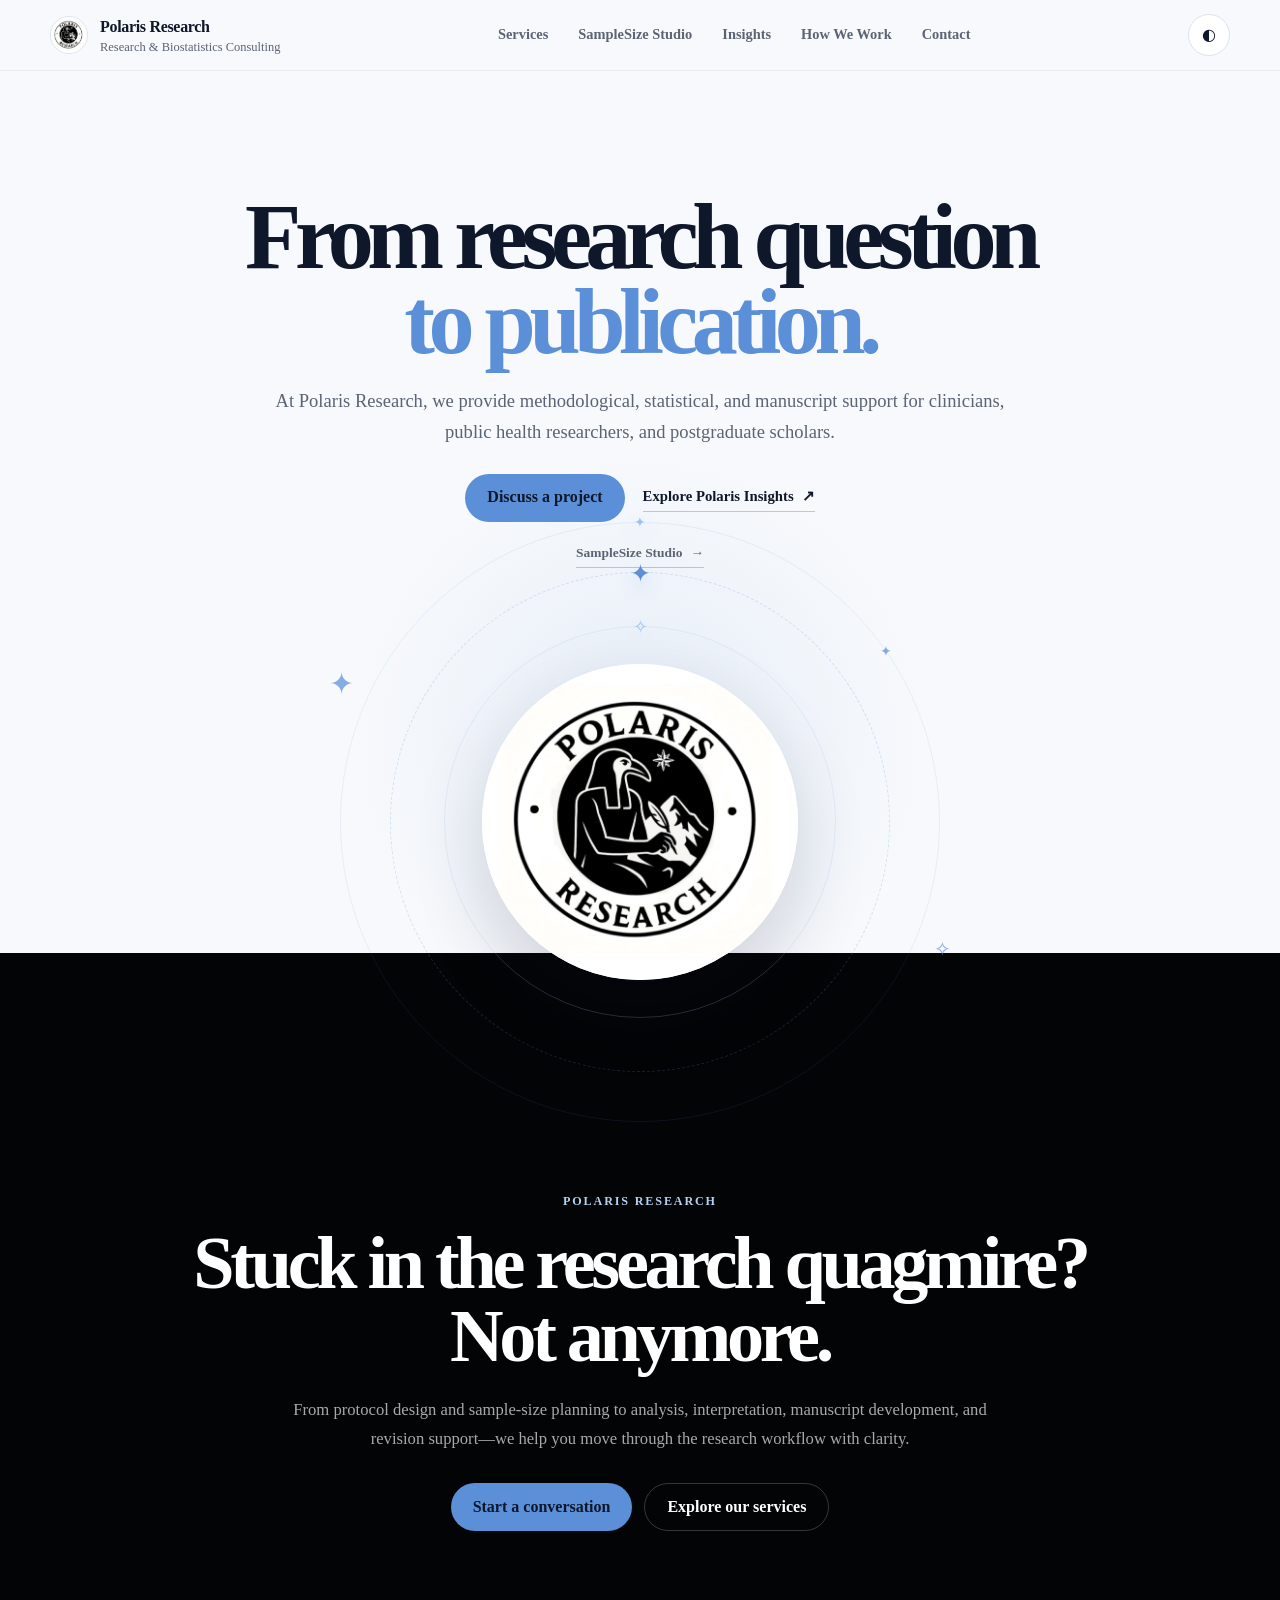
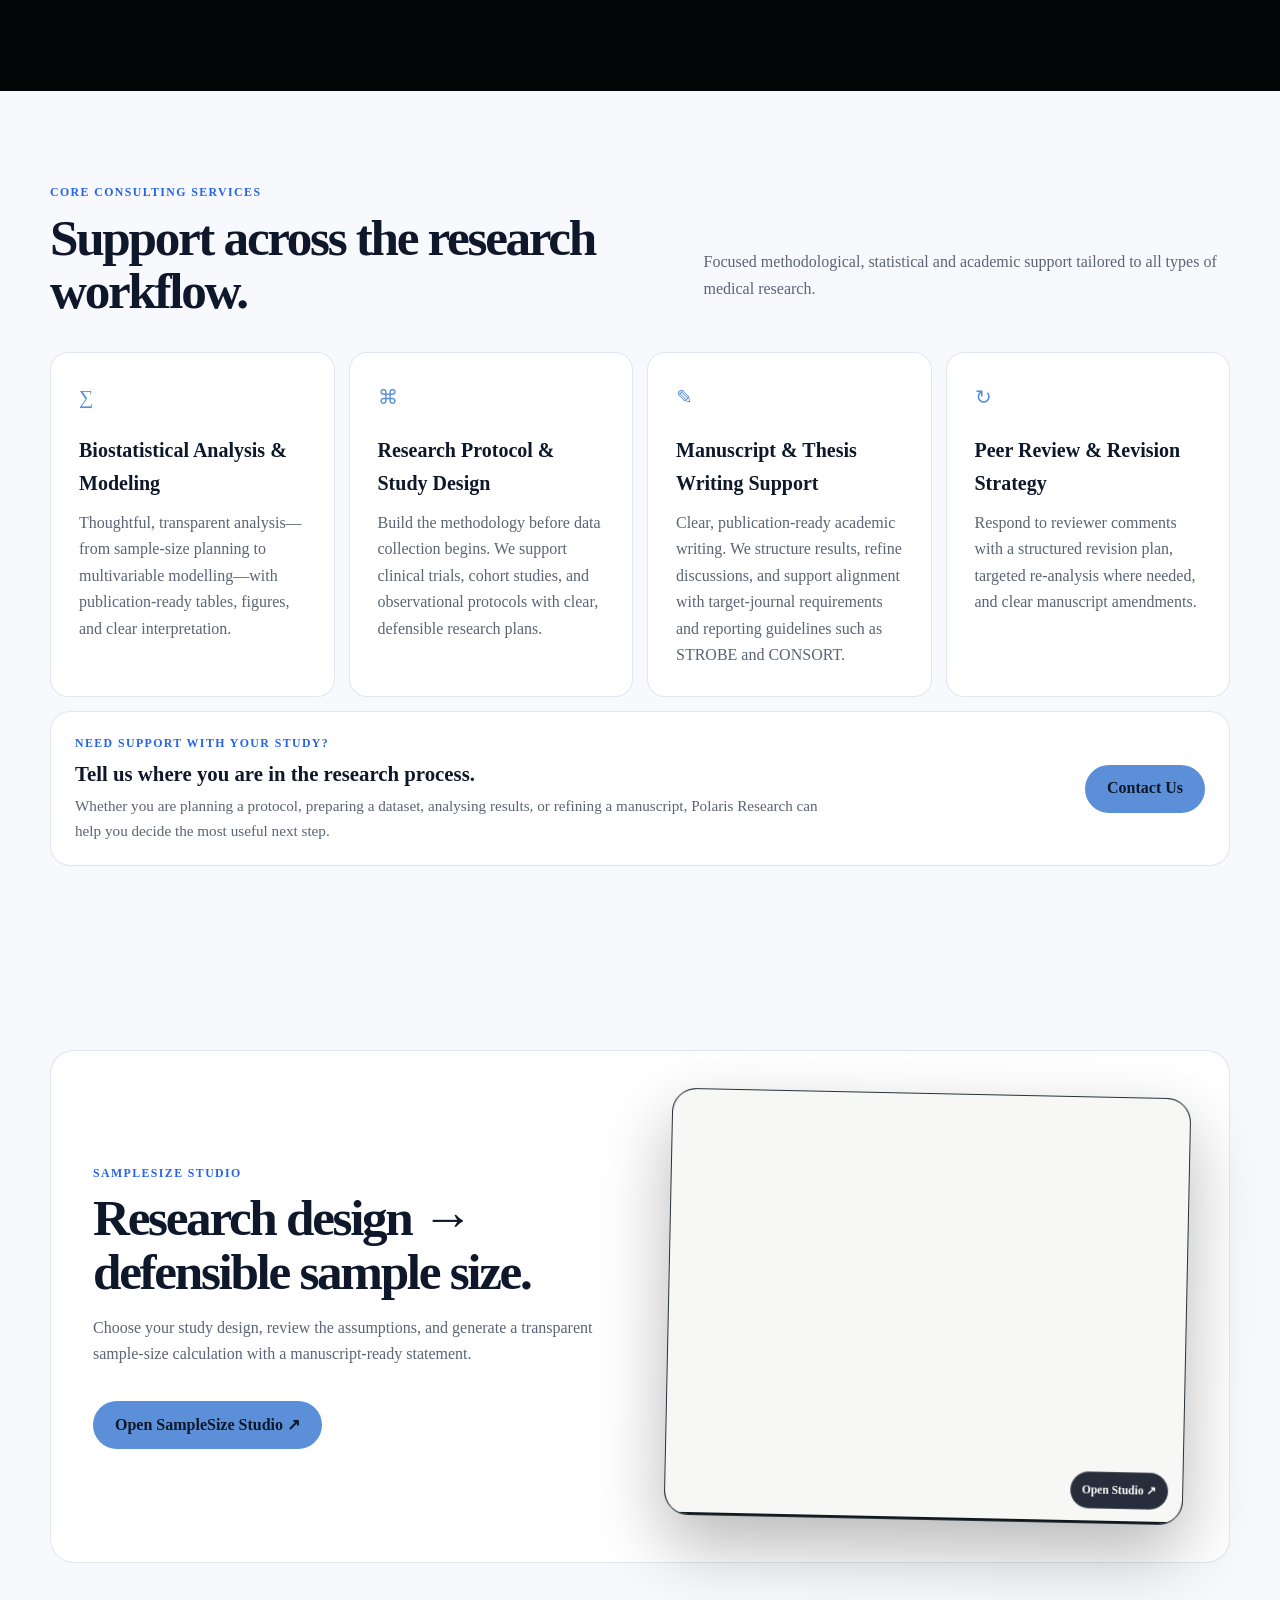
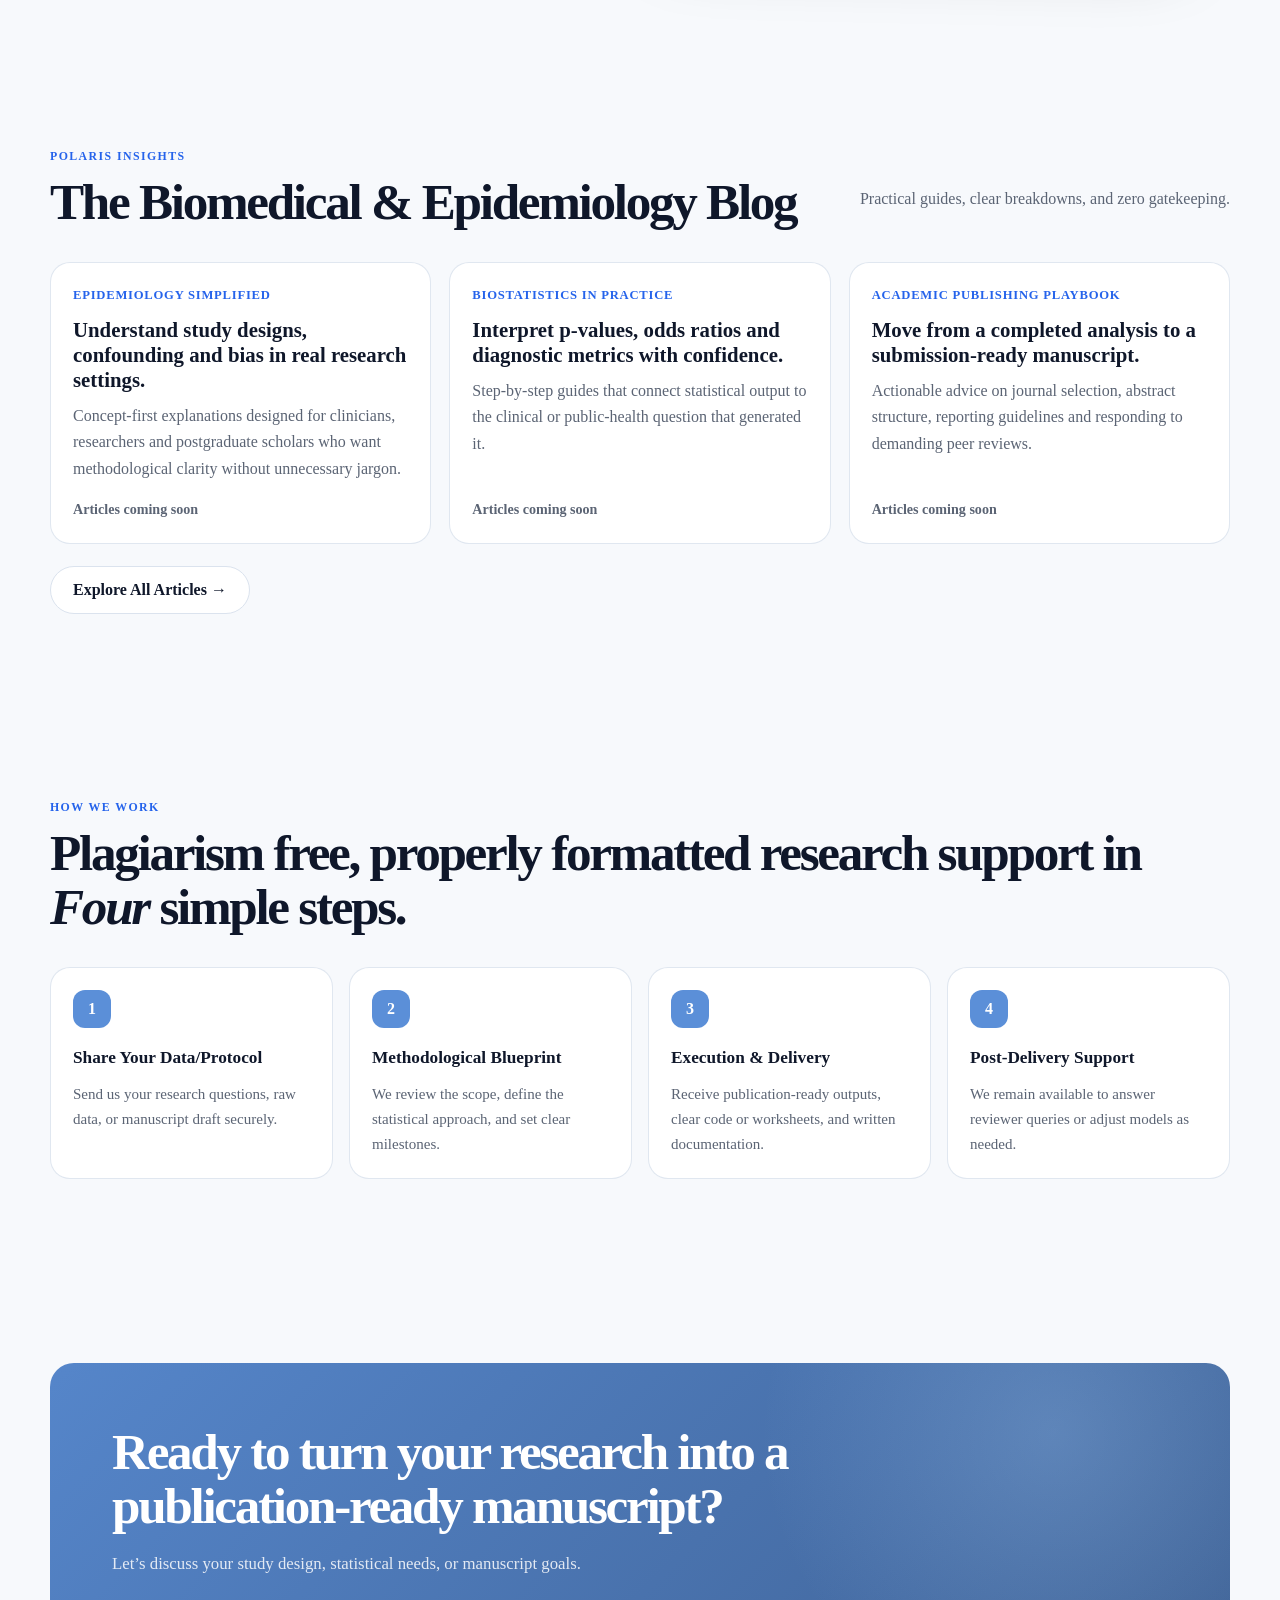
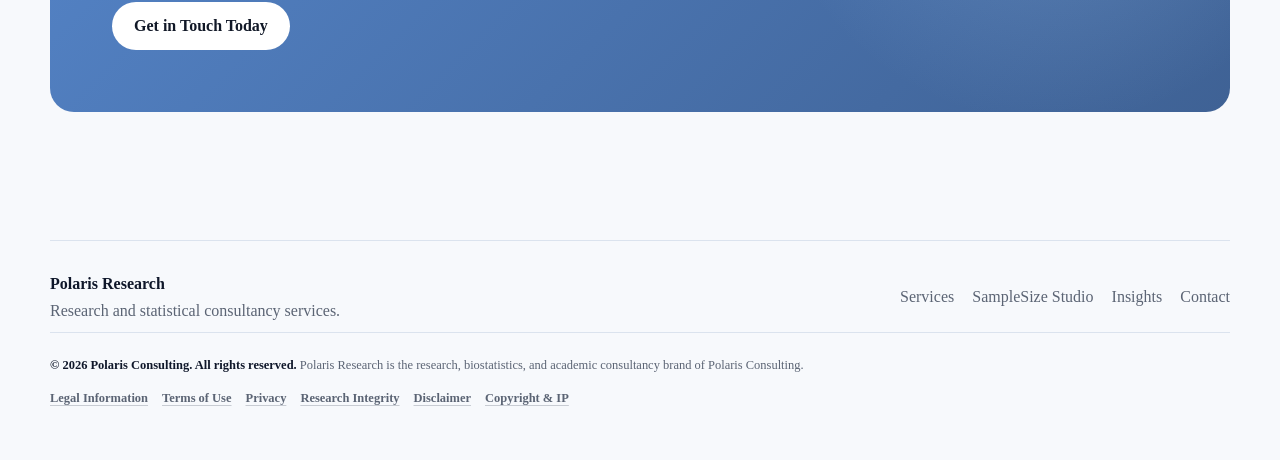
==== commit 952780b9: "Update support description in hero section" ====
--- a/index.html
+++ b/index.html
@@ -107,7 +107,7 @@
         <div class="hero-copy">
 <h1 id="heroTitle">From research question<br /><span class="accent">to publication.</span></h1>
           <p class="hero-sub">
-            Methodological, statistical, and manuscript support for clinicians, public health researchers, and postgraduate scholars.
+            At Polaris Research, we provide methodological, statistical, and manuscript support for clinicians, public health researchers, and postgraduate scholars.
           </p>
           <div class="hero-cta">
             <button class="btn btn-primary contact-trigger">Discuss a project</button>
--- a/assets/css/styles.css
+++ b/assets/css/styles.css
@@ -80,7 +80,7 @@
 
     body {
       margin: 0;
-      font-family: "Montserrat", Arial, sans-serif;
+      font-family: "Times New Roman", Times, serif;
       background:
         radial-gradient(circle at 10% 0%, var(--accent-soft), transparent 34%),
         radial-gradient(circle at 90% 10%, color-mix(in srgb, var(--accent-2) 16%, transparent), transparent 34%),
@@ -1557,7 +1557,7 @@
 }
 
 body {
-  font-family: "Montserrat", Arial, sans-serif;
+  font-family: "Times New Roman", Times, serif;
   background: var(--bg);
 }
 
@@ -1965,3 +1965,24 @@
     padding-bottom: 72px;
   }
 }
+
+
+/* Phase 5.2 — service-card contact links */
+.service-card-link {
+  display: block;
+  color: inherit;
+  text-decoration: none;
+}
+
+.service-card-link:visited {
+  color: inherit;
+}
+
+.service-card-link:focus-visible {
+  outline: 3px solid var(--accent-readable);
+  outline-offset: 4px;
+}
+
+#services-contact {
+  scroll-margin-top: 96px;
+}
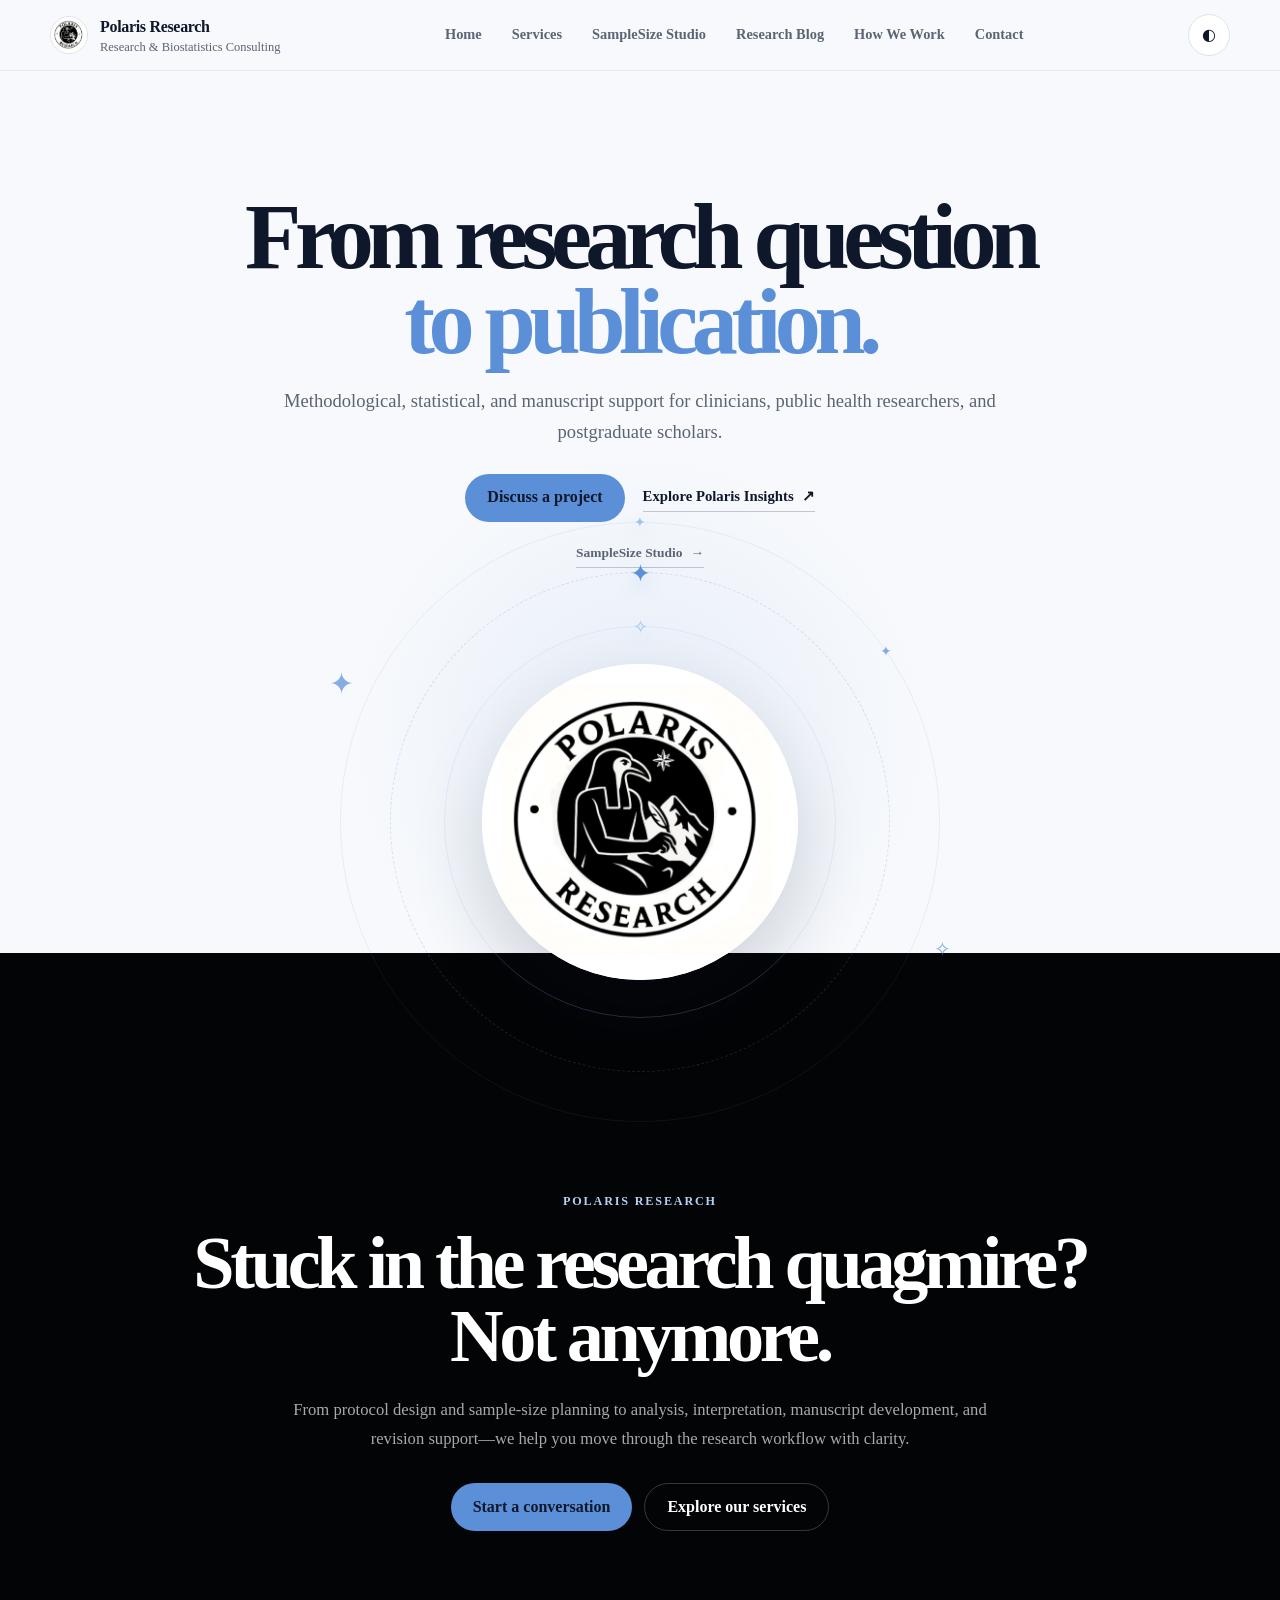
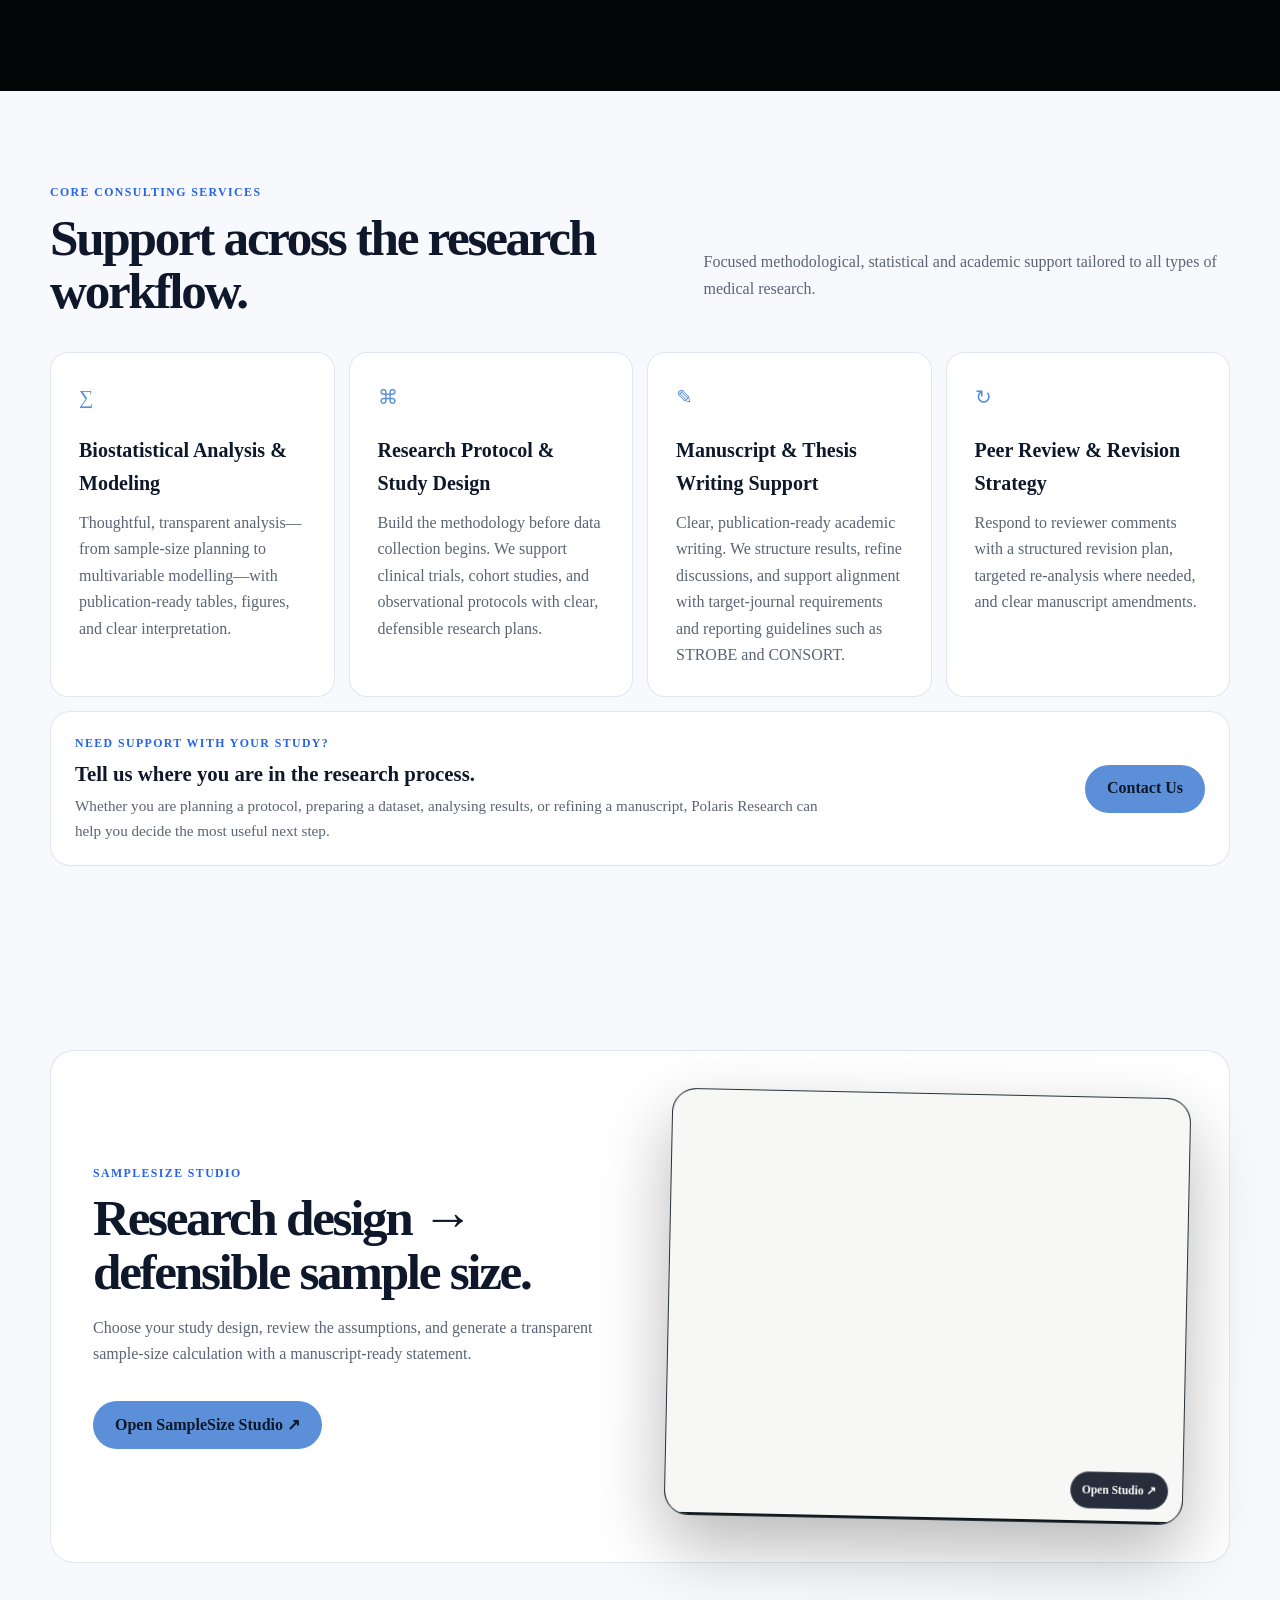
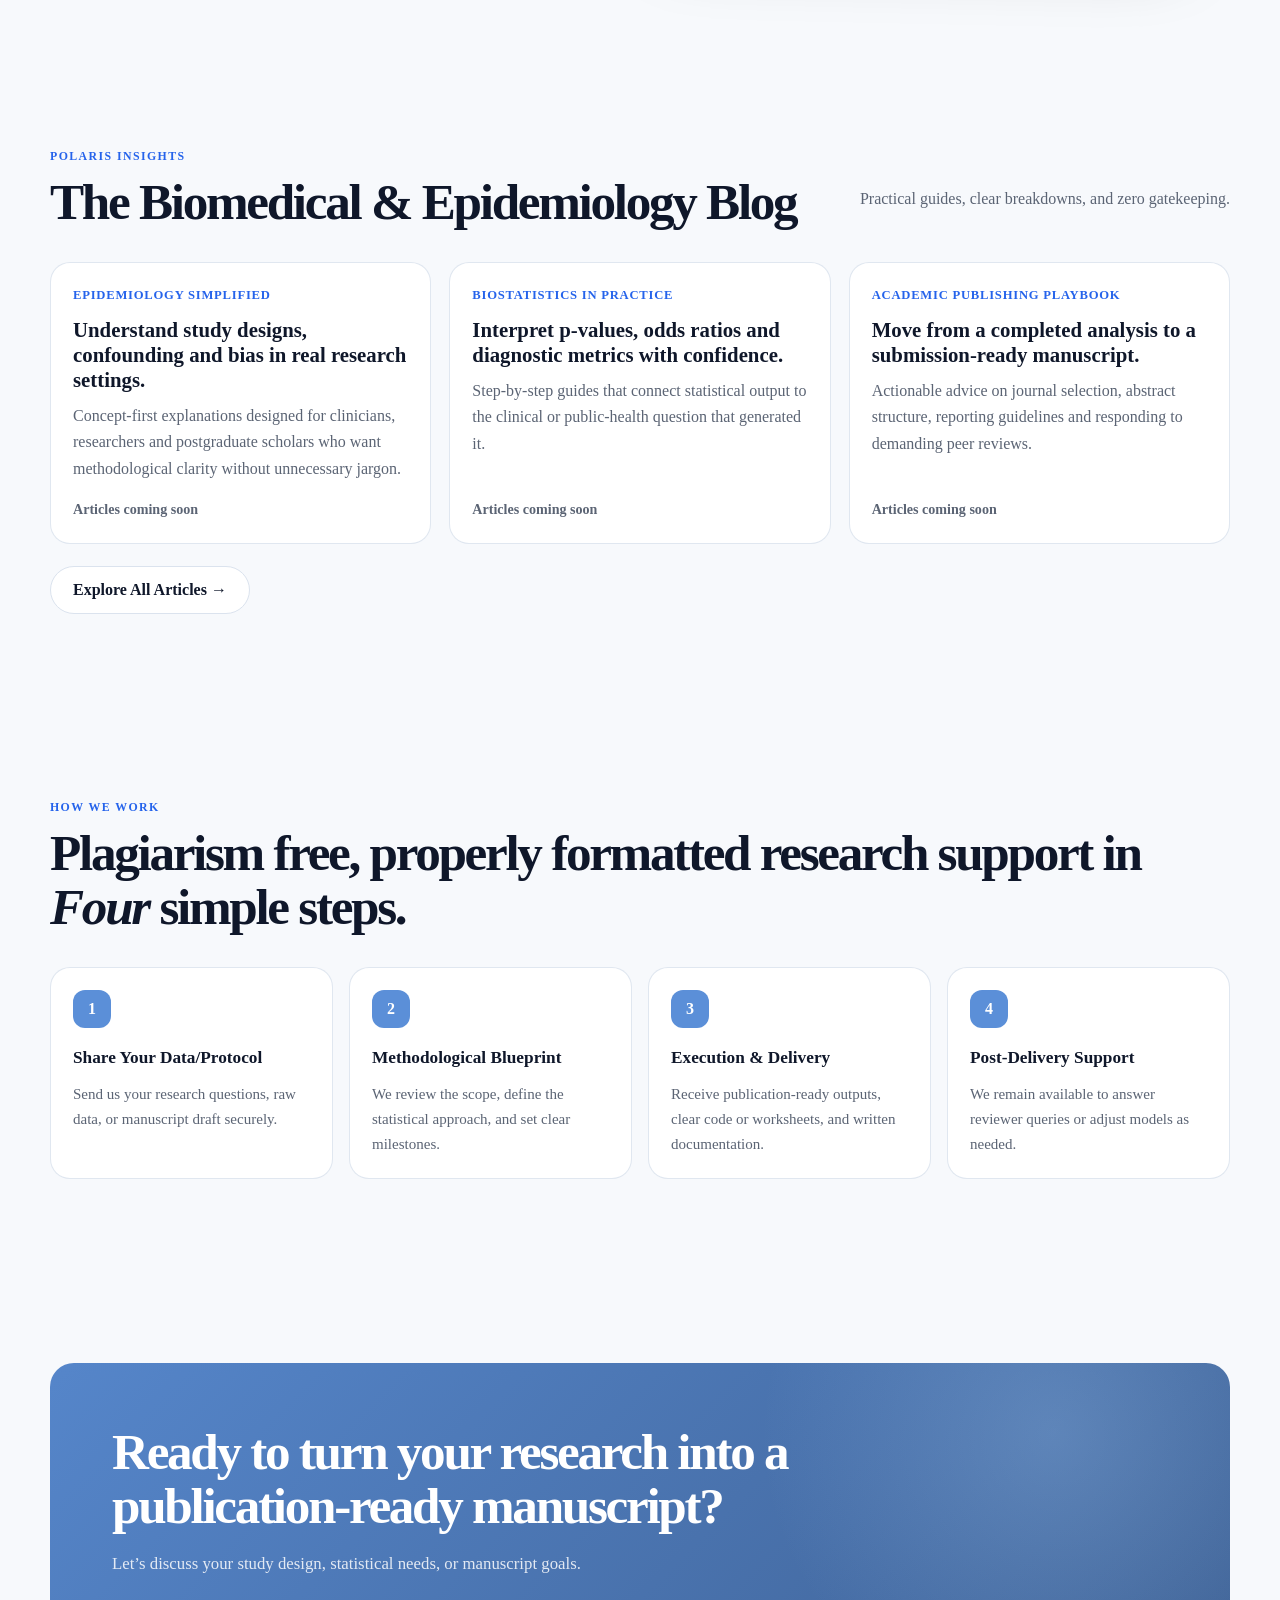
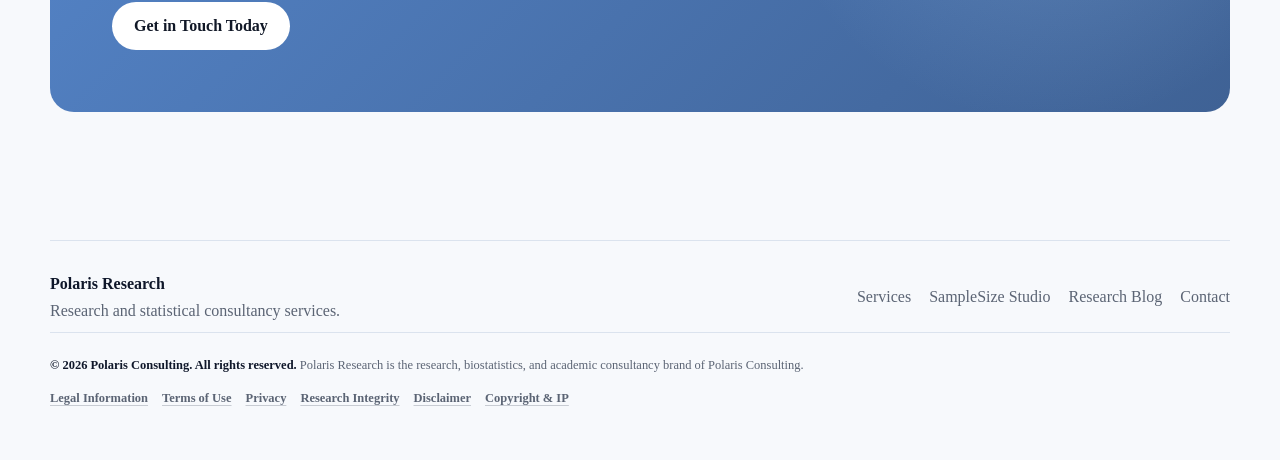
==== commit be73c38f: "Add files via upload" ====
--- a/index.html
+++ b/index.html
@@ -79,9 +79,10 @@
       </a>
 
       <nav class="nav-links" aria-label="Primary navigation">
-        <a href="#services">Services</a>
+                <a href="#top">Home</a>
+<a href="#services">Services</a>
         <a href="#studio">SampleSize Studio</a>
-        <a href="blog/">Insights</a>
+        <a href="blog/">Research Blog</a>
         <a href="#process">How We Work</a>
         <a href="#" class="contact-trigger">Contact</a>
       </nav>
@@ -93,9 +94,10 @@
     </div>
 
     <div class="container mobile-menu" id="mobileMenu">
-      <a href="#services">Services</a>
+            <a href="#top">Home</a>
+<a href="#services">Services</a>
       <a href="#studio">SampleSize Studio</a>
-      <a href="blog/">Insights</a>
+      <a href="blog/">Research Blog</a>
       <a href="#process">How We Work</a>
       <a href="#" class="contact-trigger">Contact</a>
     </div>
@@ -107,7 +109,7 @@
         <div class="hero-copy">
 <h1 id="heroTitle">From research question<br /><span class="accent">to publication.</span></h1>
           <p class="hero-sub">
-            At Polaris Research, we provide methodological, statistical, and manuscript support for clinicians, public health researchers, and postgraduate scholars.
+            Methodological, statistical, and manuscript support for clinicians, public health researchers, and postgraduate scholars.
           </p>
           <div class="hero-cta">
             <button class="btn btn-primary contact-trigger">Discuss a project</button>
@@ -339,7 +341,7 @@
         <div class="footer-links">
           <a href="#services">Services</a>
           <a href="#studio">SampleSize Studio</a>
-          <a href="blog/">Insights</a>
+          <a href="blog/">Research Blog</a>
           <a href="#" class="contact-trigger">Contact</a>
         </div>
       </div>
--- a/assets/css/styles.css
+++ b/assets/css/styles.css
@@ -1986,3 +1986,669 @@
 #services-contact {
   scroll-margin-top: 96px;
 }
+
+
+/* ==========================================================
+   Phase 6 — Polaris Insights modern magazine / luxury minimal
+   ========================================================== */
+
+.insights-home {
+  background:
+    radial-gradient(circle at 8% 8%, color-mix(in srgb, var(--accent-soft) 52%, transparent), transparent 30%),
+    var(--bg);
+}
+
+.insights-hero {
+  padding: clamp(46px, 7vw, 90px) 0 38px;
+}
+
+.insights-hero-grid {
+  display: grid;
+  grid-template-columns: minmax(0, .92fr) minmax(520px, 1.08fr);
+  gap: clamp(36px, 6vw, 78px);
+  align-items: center;
+}
+
+.insights-intro {
+  max-width: 650px;
+}
+
+.insights-intro h1 {
+  margin: 18px 0 24px;
+  font-size: clamp(3.2rem, 6vw, 6.3rem);
+  line-height: .94;
+  letter-spacing: -.055em;
+  text-wrap: balance;
+}
+
+.insights-intro > p {
+  max-width: 610px;
+  margin: 0;
+  color: var(--muted);
+  font-size: clamp(1.03rem, 1.5vw, 1.22rem);
+  line-height: 1.72;
+}
+
+.insights-text-link {
+  display: inline-flex;
+  gap: 10px;
+  align-items: center;
+  margin-top: 24px;
+  font-weight: 800;
+  border-bottom: 1px solid color-mix(in srgb, var(--text) 42%, transparent);
+  padding-bottom: 3px;
+}
+
+.insights-tool-panel {
+  padding: clamp(18px, 2.8vw, 30px);
+  border: 1px solid color-mix(in srgb, var(--border) 72%, transparent);
+  border-radius: 28px;
+  background: color-mix(in srgb, var(--surface) 88%, transparent);
+  box-shadow: var(--shadow-soft);
+}
+
+.insights-search {
+  display: flex;
+  align-items: center;
+  gap: 12px;
+  min-height: 56px;
+  padding: 0 17px;
+  border: 1px solid var(--border);
+  border-radius: 16px;
+  background: var(--surface);
+}
+
+.insights-search > span {
+  font-size: 1.25rem;
+  color: var(--muted);
+}
+
+.insights-search input {
+  flex: 1;
+  min-width: 0;
+  border: 0;
+  outline: 0;
+  background: transparent;
+  color: var(--text);
+}
+
+.insights-search input::placeholder {
+  color: var(--muted);
+}
+
+.browse-row {
+  display: flex;
+  align-items: center;
+  justify-content: space-between;
+  gap: 16px;
+  margin: 22px 2px 14px;
+}
+
+.browse-row strong {
+  font-size: 1.02rem;
+}
+
+.topic-reset,
+.all-articles-reset {
+  border: 0;
+  background: transparent;
+  color: var(--accent-readable);
+  cursor: pointer;
+  font: inherit;
+  font-weight: 760;
+  padding: 0;
+}
+
+.topic-card-grid {
+  display: grid;
+  grid-template-columns: repeat(2, minmax(0, 1fr));
+  gap: 12px;
+}
+
+.topic-card {
+  --category-card: #f3e7e9;
+  --category-ink: #71323e;
+  width: 100%;
+  min-height: 150px;
+  display: grid;
+  grid-template-columns: auto 1fr auto;
+  gap: 13px;
+  align-items: start;
+  text-align: left;
+  padding: 18px;
+  border: 1px solid color-mix(in srgb, var(--category-card) 56%, var(--border));
+  border-radius: 18px;
+  background: color-mix(in srgb, var(--category-card) 88%, var(--surface));
+  color: var(--text);
+  cursor: pointer;
+  transition: transform .2s ease, box-shadow .2s ease, border-color .2s ease;
+}
+
+.topic-card:hover,
+.topic-card.active {
+  transform: translateY(-3px);
+  box-shadow: var(--shadow-soft);
+  border-color: color-mix(in srgb, var(--category-ink) 38%, var(--border));
+}
+
+.topic-icon,
+.topic-arrow {
+  display: grid;
+  place-items: center;
+  flex: 0 0 auto;
+  width: 40px;
+  height: 40px;
+  border: 1px solid color-mix(in srgb, var(--category-ink) 20%, var(--border));
+  border-radius: 50%;
+  background: color-mix(in srgb, white 74%, var(--category-card));
+  color: var(--category-ink);
+  font-weight: 900;
+}
+
+.topic-copy {
+  display: grid;
+  gap: 8px;
+  min-width: 0;
+}
+
+.topic-copy strong {
+  font-size: 1.1rem;
+  line-height: 1.12;
+}
+
+.topic-copy small {
+  color: color-mix(in srgb, var(--text) 68%, var(--muted));
+  font-size: .84rem;
+  line-height: 1.42;
+}
+
+.topic-arrow {
+  width: 32px;
+  height: 32px;
+  align-self: center;
+}
+
+.category-research {
+  --category-card: #f6dde1;
+  --category-ink: #7e3140;
+}
+
+.category-epidemiology {
+  --category-card: #f5e1bb;
+  --category-ink: #7c5516;
+}
+
+.category-biostatistics {
+  --category-card: #dceee3;
+  --category-ink: #2f6a4d;
+}
+
+.category-publishing {
+  --category-card: #e5dff6;
+  --category-ink: #57448f;
+}
+
+html[data-mode="dark"] .topic-card,
+html[data-mode="dark"] .featured-story,
+html[data-mode="dark"] .magazine-card,
+html[data-mode="dark"] .article-hero {
+  background: color-mix(in srgb, var(--surface) 74%, var(--category-card) 26%);
+  border-color: color-mix(in srgb, var(--border) 75%, var(--category-card));
+}
+
+html[data-mode="dark"] .topic-icon,
+html[data-mode="dark"] .topic-arrow {
+  background: color-mix(in srgb, var(--surface) 82%, var(--category-card));
+  color: color-mix(in srgb, var(--text) 78%, var(--category-card));
+}
+
+.insights-library {
+  padding: 34px 0 86px;
+}
+
+.insights-section-head,
+.latest-head {
+  display: flex;
+  align-items: end;
+  justify-content: space-between;
+  gap: 20px;
+}
+
+.insights-section-head {
+  margin-bottom: 18px;
+}
+
+.insights-section-head h2,
+.latest-head h2 {
+  margin: 0;
+  font-size: clamp(2rem, 4vw, 3rem);
+  letter-spacing: -.04em;
+}
+
+.featured-story {
+  --category-card: #f6dde1;
+  --category-ink: #7e3140;
+  position: relative;
+  min-height: 330px;
+  padding: clamp(26px, 5vw, 52px);
+  display: flex;
+  flex-direction: column;
+  border: 1px solid color-mix(in srgb, var(--category-card) 54%, var(--border));
+  border-radius: 28px;
+  background:
+    radial-gradient(circle at 92% 14%, color-mix(in srgb, white 72%, transparent), transparent 25%),
+    color-mix(in srgb, var(--category-card) 92%, var(--surface));
+  overflow: hidden;
+}
+
+.featured-story::after {
+  display: none;
+}
+
+.featured-story-top {
+  display: flex;
+  align-items: center;
+  flex-wrap: wrap;
+  gap: 10px;
+}
+
+.magazine-category,
+.featured-label {
+  display: inline-flex;
+  align-items: center;
+  width: fit-content;
+  min-height: 28px;
+  padding: 3px 10px;
+  border: 1px solid color-mix(in srgb, var(--category-ink) 35%, var(--border));
+  border-radius: 999px;
+  color: var(--category-ink);
+  background: color-mix(in srgb, white 40%, transparent);
+  font-size: .76rem;
+  font-weight: 800;
+}
+
+.featured-label {
+  border-color: transparent;
+  background: color-mix(in srgb, var(--category-ink) 10%, white);
+}
+
+.featured-story h3 {
+  max-width: 880px;
+  margin: 22px 0 14px;
+  padding-right: 64px;
+  font-size: clamp(2.15rem, 5vw, 4.45rem);
+  line-height: .98;
+  letter-spacing: -.045em;
+}
+
+.featured-story p {
+  max-width: 760px;
+  margin: 0 0 26px;
+  padding-right: 54px;
+  color: color-mix(in srgb, var(--text) 74%, var(--muted));
+  font-size: 1.04rem;
+}
+
+.story-footer {
+  margin-top: auto;
+  display: flex;
+  align-items: center;
+  gap: 9px;
+  flex-wrap: wrap;
+  color: color-mix(in srgb, var(--text) 70%, var(--muted));
+  font-size: .84rem;
+}
+
+.story-arrow {
+  margin-left: auto;
+  display: grid;
+  place-items: center;
+  width: 38px;
+  height: 38px;
+  border: 1px solid color-mix(in srgb, var(--category-ink) 18%, var(--border));
+  border-radius: 50%;
+  background: color-mix(in srgb, var(--surface) 76%, transparent);
+  color: var(--category-ink);
+  font-size: 1.1rem;
+  font-weight: 900;
+}
+
+.featured-story .story-arrow {
+  opacity: 1;
+  pointer-events: auto;
+  width: 52px;
+  height: 52px;
+  font-size: 1.35rem;
+  position: relative;
+  z-index: 2;
+}
+
+.latest-head {
+  margin: 44px 0 18px;
+}
+
+.results-summary {
+  color: var(--muted);
+  font-size: .9rem;
+}
+
+.blog-library-grid.magazine-grid {
+  grid-template-columns: repeat(3, minmax(0, 1fr));
+  gap: 16px;
+}
+
+.magazine-card {
+  --category-card: #f6dde1;
+  --category-ink: #7e3140;
+  min-height: 320px;
+  padding: 24px;
+  border: 1px solid color-mix(in srgb, var(--category-card) 54%, var(--border));
+  border-radius: 22px;
+  background: color-mix(in srgb, var(--category-card) 91%, var(--surface));
+  box-shadow: none;
+}
+
+.magazine-card:hover {
+  transform: translateY(-4px);
+  border-color: color-mix(in srgb, var(--category-ink) 34%, var(--border));
+  box-shadow: var(--shadow-soft);
+}
+
+.magazine-card h2 {
+  margin: 20px 0 12px;
+  font-size: clamp(1.55rem, 2.4vw, 2rem);
+  line-height: 1.05;
+  letter-spacing: -.03em;
+}
+
+.magazine-card p {
+  color: color-mix(in srgb, var(--text) 72%, var(--muted));
+}
+
+.magazine-card .story-footer {
+  width: 100%;
+}
+
+.magazine-empty {
+  min-height: 210px;
+  display: grid;
+  place-items: center;
+  align-content: center;
+  text-align: center;
+  border-radius: 22px;
+  background: color-mix(in srgb, var(--surface) 72%, transparent);
+}
+
+.magazine-empty h2 {
+  margin: 0 0 6px;
+}
+
+.magazine-empty p {
+  margin: 0;
+}
+
+/* Article reading experience */
+.article-page {
+  padding-top: 42px;
+}
+
+.article-hero {
+  --category-card: #f6dde1;
+  --category-ink: #7e3140;
+  margin-bottom: 44px;
+  padding: clamp(28px, 5vw, 52px);
+  border: 1px solid color-mix(in srgb, var(--category-card) 56%, var(--border));
+  border-radius: 28px;
+  background:
+    radial-gradient(circle at 90% 8%, color-mix(in srgb, white 55%, transparent), transparent 27%),
+    color-mix(in srgb, var(--category-card) 91%, var(--surface));
+}
+
+.article-hero .article-meta {
+  align-items: center;
+  gap: 10px;
+}
+
+.article-hero h1 {
+  max-width: 920px;
+  margin: 20px 0 16px;
+  font-size: clamp(2.8rem, 6.2vw, 5.6rem);
+  line-height: .96;
+  letter-spacing: -.055em;
+}
+
+.article-hero .article-deck {
+  max-width: 800px;
+  margin: 0;
+  color: color-mix(in srgb, var(--text) 72%, var(--muted));
+  font-size: clamp(1.02rem, 1.6vw, 1.2rem);
+}
+
+.article-layout-refined {
+  grid-template-columns: minmax(0, 800px) 250px;
+  gap: 64px;
+}
+
+.article-page .article-body {
+  font-size: 1.08rem;
+  line-height: 1.78;
+}
+
+.article-page .article-body > p:first-child::first-letter {
+  float: left;
+  margin: .05em .09em 0 0;
+  font-size: 4.2rem;
+  line-height: .78;
+  font-weight: 700;
+  color: var(--accent-readable);
+}
+
+.article-page .article-body h2 {
+  margin-top: 50px;
+  font-size: clamp(1.9rem, 3vw, 2.45rem);
+}
+
+.article-quote {
+  margin: 26px 0;
+  padding: 20px 22px;
+  border-left: 4px solid var(--accent);
+  border-radius: 0 16px 16px 0;
+  background: var(--surface-2);
+  font-size: 1.09rem;
+  font-style: italic;
+}
+
+.final-question {
+  border-left-color: #7e3140;
+  background: color-mix(in srgb, #f6dde1 58%, var(--surface));
+  font-style: normal;
+  font-weight: 700;
+}
+
+.pico-list,
+.smart-list {
+  padding-left: 1.25rem;
+}
+
+.smart-list li {
+  margin-bottom: 12px;
+}
+
+.pico-grid {
+  margin: 24px 0 28px;
+  display: grid;
+  grid-template-columns: repeat(2, minmax(0, 1fr));
+  gap: 12px;
+}
+
+.pico-card {
+  padding: 18px;
+  border: 1px solid var(--border);
+  border-radius: 16px;
+  background: var(--surface);
+}
+
+.pico-card strong,
+.pico-card span {
+  display: block;
+}
+
+.pico-card strong {
+  color: var(--accent-readable);
+  margin-bottom: 2px;
+}
+
+.pico-card span {
+  color: var(--muted);
+  font-size: .86rem;
+}
+
+.pico-card p {
+  margin: 10px 0 0;
+}
+
+.article-table-wrap {
+  width: 100%;
+  margin: 28px 0 34px;
+  overflow-x: auto;
+  border: 1px solid var(--border);
+  border-radius: 18px;
+  background: var(--surface);
+}
+
+.article-table {
+  min-width: 720px;
+  margin: 0 !important;
+  border-collapse: collapse;
+}
+
+.article-table th,
+.article-table td {
+  vertical-align: top;
+  padding: 14px 16px;
+  border: 0 !important;
+  border-bottom: 1px solid var(--border) !important;
+}
+
+.article-table tr:last-child td {
+  border-bottom: 0 !important;
+}
+
+.article-table th {
+  background: var(--surface-2);
+  font-weight: 800;
+}
+
+.reference-list {
+  padding-left: 1.35rem;
+}
+
+.reference-list li {
+  margin-bottom: 14px;
+  color: color-mix(in srgb, var(--text) 86%, var(--muted));
+  overflow-wrap: anywhere;
+}
+
+.reference-list a {
+  color: var(--accent-readable);
+  text-decoration: underline;
+  text-underline-offset: 3px;
+}
+
+.article-sidebar {
+  border-radius: 18px;
+  box-shadow: none;
+}
+
+.article-sidebar a {
+  line-height: 1.35;
+}
+
+@media (max-width: 1040px) {
+  .insights-hero-grid {
+    grid-template-columns: 1fr;
+  }
+
+  .insights-intro {
+    max-width: 760px;
+  }
+
+  .blog-library-grid.magazine-grid {
+    grid-template-columns: repeat(2, minmax(0, 1fr));
+  }
+
+  .article-layout-refined {
+    grid-template-columns: 1fr;
+    gap: 32px;
+  }
+
+  .article-layout-refined .article-sidebar {
+    position: static;
+    order: -1;
+  }
+}
+
+@media (max-width: 680px) {
+  .insights-hero {
+    padding-top: 34px;
+  }
+
+  .insights-intro h1 {
+    font-size: clamp(2.8rem, 15vw, 4.4rem);
+  }
+
+  .insights-tool-panel {
+    padding: 14px;
+    border-radius: 22px;
+  }
+
+  .topic-card-grid,
+  .pico-grid,
+  .blog-library-grid.magazine-grid {
+    grid-template-columns: 1fr;
+  }
+
+  .topic-card {
+    min-height: 128px;
+  }
+
+  .insights-section-head,
+  .latest-head {
+    align-items: flex-start;
+    flex-direction: column;
+  }
+
+  .featured-story {
+    min-height: 360px;
+    padding: 24px;
+  }
+
+  .featured-story h3 {
+    padding-right: 0;
+  }
+
+  .featured-story p {
+    padding-right: 0;
+  }
+
+  .featured-story::after {
+  display: none;
+}
+
+  .article-hero {
+    padding: 24px;
+    border-radius: 22px;
+  }
+
+  .article-hero h1 {
+    font-size: clamp(2.45rem, 13vw, 4rem);
+  }
+
+  .article-page .article-body {
+    font-size: 1.02rem;
+  }
+
+  .article-table {
+    min-width: 650px;
+  }
+}
